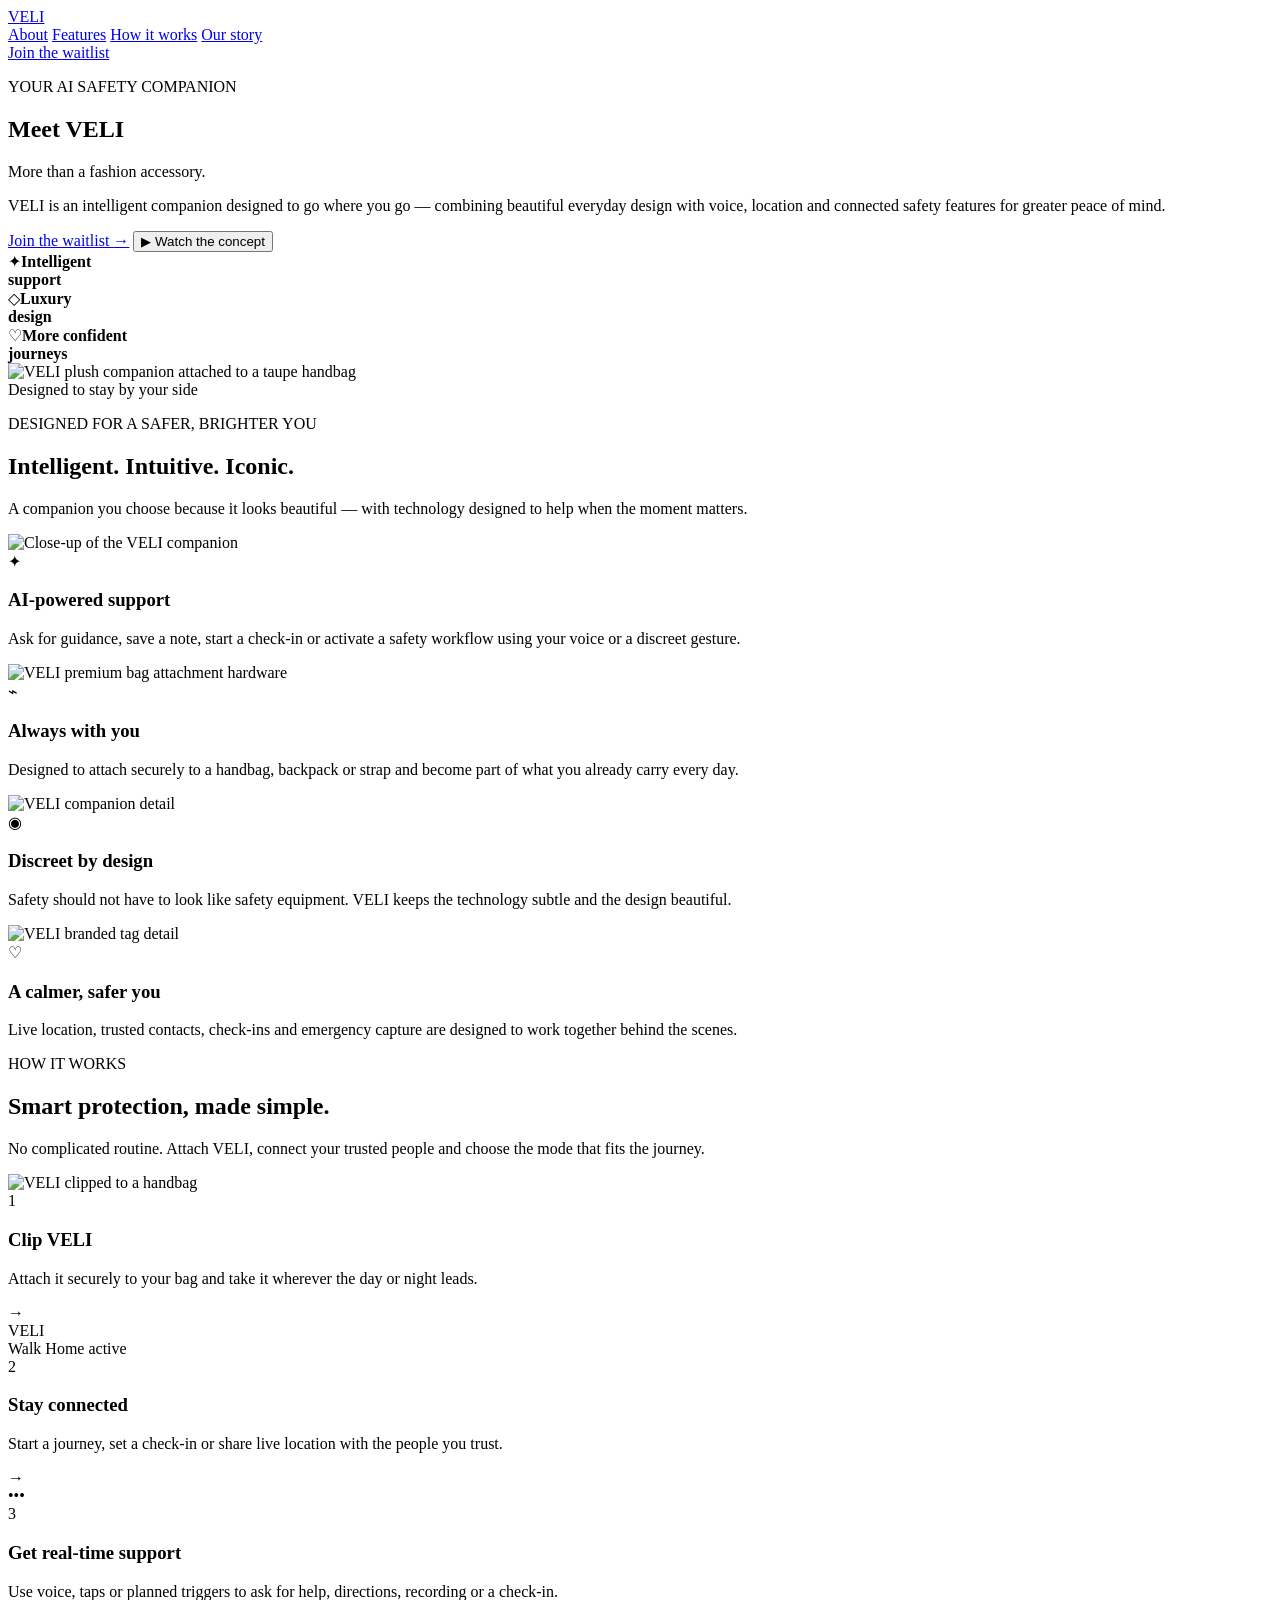
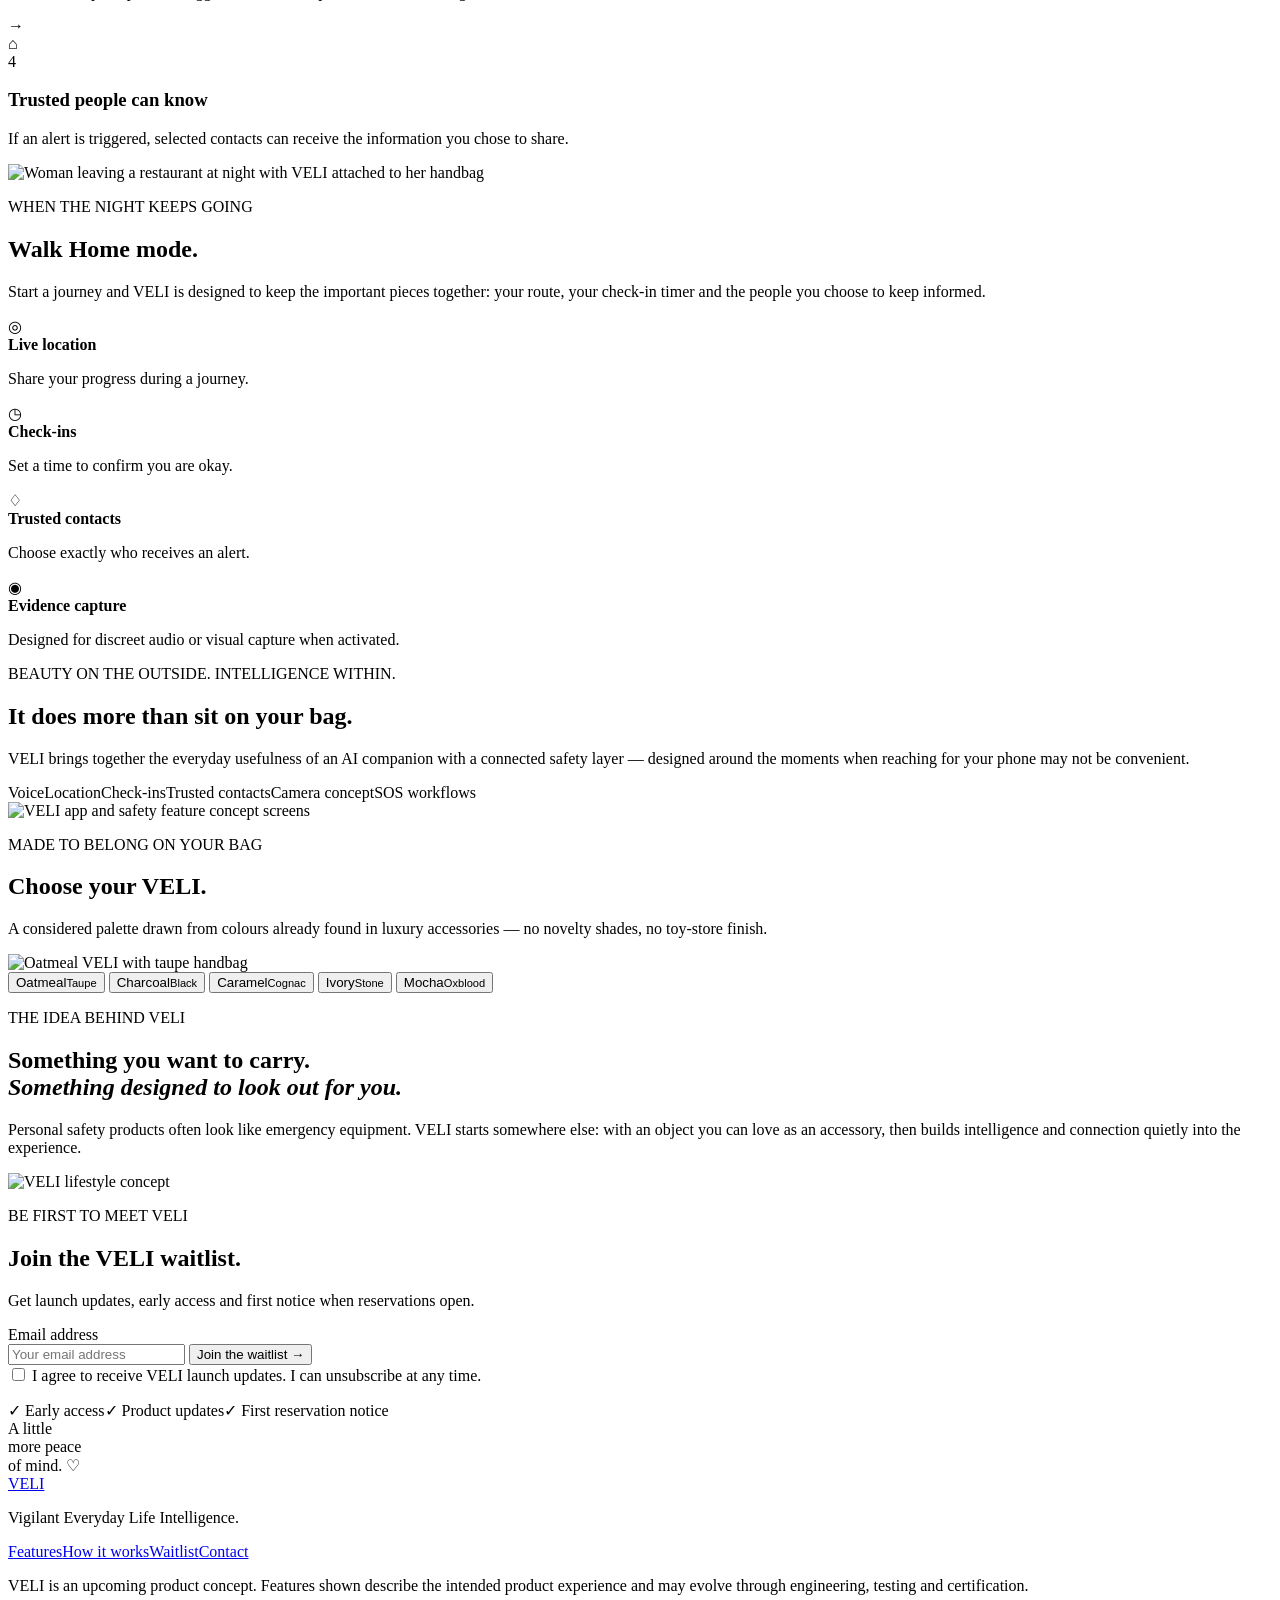
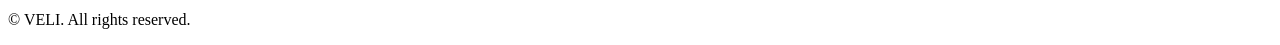
==== index.html @ d97abf39 "Build initial VELI landing page" ====
<!doctype html>
<html lang="en">
<head>
  <meta charset="utf-8" />
  <meta name="viewport" content="width=device-width, initial-scale=1" />
  <meta name="theme-color" content="#f7f2ea" />
  <meta name="description" content="VELI is an intelligent handbag companion designed to combine beautiful everyday style with connected safety features, location sharing and trusted-contact support." />
  <title>VELI — More than a fashion accessory</title>
  <link rel="preconnect" href="https://fonts.googleapis.com">
  <link rel="preconnect" href="https://fonts.gstatic.com" crossorigin>
  <link href="https://fonts.googleapis.com/css2?family=DM+Sans:wght@400;500;600&family=Libre+Caslon+Display&display=swap" rel="stylesheet">
  <link rel="stylesheet" href="./styles.css" />
</head>
<body>
  <header class="site-header" id="top">
    <a class="brand" href="#top" aria-label="VELI home">VELI</a>
    <nav class="desktop-nav" aria-label="Primary navigation">
      <a href="#about">About</a>
      <a href="#features">Features</a>
      <a href="#how">How it works</a>
      <a href="#story">Our story</a>
    </nav>
    <a class="button button-small" href="#waitlist">Join the waitlist</a>
  </header>

  <main>
    <section class="hero section-pad" aria-labelledby="hero-title">
      <div class="hero-copy reveal">
        <p class="eyebrow">YOUR AI SAFETY COMPANION</p>
        <h1 id="hero-title">Meet VELI</h1>
        <p class="hero-subtitle">More than a fashion accessory.</p>
        <p class="hero-body">VELI is an intelligent companion designed to go where you go — combining beautiful everyday design with voice, location and connected safety features for greater peace of mind.</p>
        <div class="hero-actions">
          <a class="button" href="#waitlist">Join the waitlist <span aria-hidden="true">→</span></a>
          <button class="button button-ghost" id="watchVideo" type="button"><span class="play">▶</span> Watch the concept</button>
        </div>
        <div class="hero-trust" aria-label="Highlights">
          <div><span>✦</span><strong>Intelligent<br>support</strong></div>
          <div><span>◇</span><strong>Luxury<br>design</strong></div>
          <div><span>♡</span><strong>More confident<br>journeys</strong></div>
        </div>
      </div>
      <div class="hero-media reveal" aria-label="VELI product concept">
        <img src="./assets/hero.webp" alt="VELI plush companion attached to a taupe handbag" />
        <div class="hero-badge"><span class="status-dot"></span> Designed to stay by your side</div>
      </div>
    </section>

    <section class="statement section-pad" id="about">
      <p class="eyebrow centered">DESIGNED FOR A SAFER, BRIGHTER YOU</p>
      <h2>Intelligent. Intuitive. Iconic.</h2>
      <p class="section-intro">A companion you choose because it looks beautiful — with technology designed to help when the moment matters.</p>

      <div class="feature-grid" id="features">
        <article class="feature-card reveal">
          <div class="feature-image crop-face"><img src="./assets/hero.webp" alt="Close-up of the VELI companion" /></div>
          <span class="icon-circle">✦</span>
          <h3>AI-powered support</h3>
          <p>Ask for guidance, save a note, start a check-in or activate a safety workflow using your voice or a discreet gesture.</p>
        </article>
        <article class="feature-card reveal">
          <div class="feature-image crop-hardware"><img src="./assets/color-oatmeal.webp" alt="VELI premium bag attachment hardware" /></div>
          <span class="icon-circle">⌁</span>
          <h3>Always with you</h3>
          <p>Designed to attach securely to a handbag, backpack or strap and become part of what you already carry every day.</p>
        </article>
        <article class="feature-card reveal">
          <div class="feature-image crop-mic"><img src="./assets/color-ivory.webp" alt="VELI companion detail" /></div>
          <span class="icon-circle">◉</span>
          <h3>Discreet by design</h3>
          <p>Safety should not have to look like safety equipment. VELI keeps the technology subtle and the design beautiful.</p>
        </article>
        <article class="feature-card reveal">
          <div class="feature-image crop-tag"><img src="./assets/color-caramel.webp" alt="VELI branded tag detail" /></div>
          <span class="icon-circle">♡</span>
          <h3>A calmer, safer you</h3>
          <p>Live location, trusted contacts, check-ins and emergency capture are designed to work together behind the scenes.</p>
        </article>
      </div>
    </section>

    <section class="how section-pad" id="how">
      <div class="how-header">
        <p class="eyebrow centered">HOW IT WORKS</p>
        <h2>Smart protection, made simple.</h2>
        <p class="section-intro">No complicated routine. Attach VELI, connect your trusted people and choose the mode that fits the journey.</p>
      </div>
      <div class="steps">
        <article class="step reveal">
          <div class="step-visual"><img src="./assets/hero.webp" alt="VELI clipped to a handbag" /></div>
          <span class="step-number">1</span>
          <h3>Clip VELI</h3>
          <p>Attach it securely to your bag and take it wherever the day or night leads.</p>
        </article>
        <span class="step-arrow" aria-hidden="true">→</span>
        <article class="step reveal">
          <div class="phone-mini">
            <span class="phone-brand">VELI</span>
            <div class="map-mini"><span class="pulse"></span><span class="route"></span></div>
            <span class="phone-label">Walk Home active</span>
          </div>
          <span class="step-number">2</span>
          <h3>Stay connected</h3>
          <p>Start a journey, set a check-in or share live location with the people you trust.</p>
        </article>
        <span class="step-arrow" aria-hidden="true">→</span>
        <article class="step reveal">
          <div class="step-icon">•••</div>
          <span class="step-number">3</span>
          <h3>Get real-time support</h3>
          <p>Use voice, taps or planned triggers to ask for help, directions, recording or a check-in.</p>
        </article>
        <span class="step-arrow" aria-hidden="true">→</span>
        <article class="step reveal">
          <div class="step-icon shield">⌂</div>
          <span class="step-number">4</span>
          <h3>Trusted people can know</h3>
          <p>If an alert is triggered, selected contacts can receive the information you chose to share.</p>
        </article>
      </div>
    </section>

    <section class="night-mode" id="story">
      <div class="night-image reveal">
        <img src="./assets/lifestyle.webp" alt="Woman leaving a restaurant at night with VELI attached to her handbag" />
      </div>
      <div class="night-copy reveal">
        <p class="eyebrow light">WHEN THE NIGHT KEEPS GOING</p>
        <h2>Walk Home mode.</h2>
        <p>Start a journey and VELI is designed to keep the important pieces together: your route, your check-in timer and the people you choose to keep informed.</p>
        <div class="night-list">
          <div><span>◎</span><div><strong>Live location</strong><p>Share your progress during a journey.</p></div></div>
          <div><span>◷</span><div><strong>Check-ins</strong><p>Set a time to confirm you are okay.</p></div></div>
          <div><span>♢</span><div><strong>Trusted contacts</strong><p>Choose exactly who receives an alert.</p></div></div>
          <div><span>◉</span><div><strong>Evidence capture</strong><p>Designed for discreet audio or visual capture when activated.</p></div></div>
        </div>
      </div>
    </section>

    <section class="tech section-pad">
      <div class="tech-copy reveal">
        <p class="eyebrow">BEAUTY ON THE OUTSIDE. INTELLIGENCE WITHIN.</p>
        <h2>It does more than sit on your bag.</h2>
        <p>VELI brings together the everyday usefulness of an AI companion with a connected safety layer — designed around the moments when reaching for your phone may not be convenient.</p>
        <div class="tech-pills">
          <span>Voice</span><span>Location</span><span>Check-ins</span><span>Trusted contacts</span><span>Camera concept</span><span>SOS workflows</span>
        </div>
      </div>
      <div class="tech-media reveal"><img src="./assets/features.webp" alt="VELI app and safety feature concept screens" /></div>
    </section>

    <section class="palette section-pad" aria-labelledby="palette-title">
      <p class="eyebrow centered">MADE TO BELONG ON YOUR BAG</p>
      <h2 id="palette-title">Choose your VELI.</h2>
      <p class="section-intro">A considered palette drawn from colours already found in luxury accessories — no novelty shades, no toy-store finish.</p>
      <div class="color-showcase">
        <div class="color-main reveal"><img id="colorMainImage" src="./assets/color-oatmeal.webp" alt="Oatmeal VELI with taupe handbag" /></div>
        <div class="swatches" role="list" aria-label="VELI color options">
          <button class="swatch active" data-image="./assets/color-oatmeal.webp" data-name="Oatmeal" data-bag="Taupe" aria-label="Show Oatmeal VELI"><i style="--swatch:#b49b7d"></i><span>Oatmeal<small>Taupe</small></span></button>
          <button class="swatch" data-image="./assets/color-charcoal.webp" data-name="Charcoal" data-bag="Black" aria-label="Show Charcoal VELI"><i style="--swatch:#5a5550"></i><span>Charcoal<small>Black</small></span></button>
          <button class="swatch" data-image="./assets/color-caramel.webp" data-name="Caramel" data-bag="Cognac" aria-label="Show Caramel VELI"><i style="--swatch:#9b6840"></i><span>Caramel<small>Cognac</small></span></button>
          <button class="swatch" data-image="./assets/color-ivory.webp" data-name="Ivory" data-bag="Stone" aria-label="Show Ivory VELI"><i style="--swatch:#e3d9c9"></i><span>Ivory<small>Stone</small></span></button>
          <button class="swatch" data-image="./assets/color-burgundy.webp" data-name="Mocha" data-bag="Oxblood" aria-label="Show Mocha VELI"><i style="--swatch:#7a3e3e"></i><span>Mocha<small>Oxblood</small></span></button>
        </div>
      </div>
    </section>

    <section class="promise section-pad">
      <div class="promise-card reveal">
        <p class="eyebrow centered">THE IDEA BEHIND VELI</p>
        <h2>Something you want to carry.<br><em>Something designed to look out for you.</em></h2>
        <p>Personal safety products often look like emergency equipment. VELI starts somewhere else: with an object you can love as an accessory, then builds intelligence and connection quietly into the experience.</p>
      </div>
    </section>

    <section class="waitlist" id="waitlist">
      <div class="waitlist-image"><img src="./assets/lifestyle.webp" alt="VELI lifestyle concept" /></div>
      <div class="waitlist-copy">
        <p class="eyebrow">BE FIRST TO MEET VELI</p>
        <h2>Join the VELI waitlist.</h2>
        <p>Get launch updates, early access and first notice when reservations open.</p>
        <form id="waitlistForm" class="waitlist-form" novalidate>
          <label class="sr-only" for="email">Email address</label>
          <div class="form-row">
            <input id="email" name="email" type="email" autocomplete="email" placeholder="Your email address" required />
            <button class="button" type="submit">Join the waitlist <span>→</span></button>
          </div>
          <div class="form-meta">
            <label><input type="checkbox" name="consent" required /> I agree to receive VELI launch updates. I can unsubscribe at any time.</label>
          </div>
          <p class="form-status" id="formStatus" role="status" aria-live="polite"></p>
        </form>
        <div class="waitlist-benefits"><span>✓ Early access</span><span>✓ Product updates</span><span>✓ First reservation notice</span></div>
      </div>
      <div class="script-note">A little<br>more peace<br>of mind. ♡</div>
    </section>
  </main>

  <footer class="footer">
    <div><a class="brand" href="#top">VELI</a><p>Vigilant Everyday Life Intelligence.</p></div>
    <div class="footer-links"><a href="#features">Features</a><a href="#how">How it works</a><a href="#waitlist">Waitlist</a><a href="mailto:hello@meetveli.ai">Contact</a></div>
    <p class="fineprint">VELI is an upcoming product concept. Features shown describe the intended product experience and may evolve through engineering, testing and certification.</p>
    <p class="copyright">© <span id="year"></span> VELI. All rights reserved.</p>
  </footer>

  <dialog class="video-modal" id="videoModal">
    <button class="modal-close" id="closeVideo" aria-label="Close">×</button>
    <div class="video-placeholder">
      <span>VELI</span>
      <h2>The concept film is coming next.</h2>
      <p>We’ll add the cinematic product video here without changing the page design.</p>
    </div>
  </dialog>

  <script src="./script.js" defer></script>
</body>
</html>
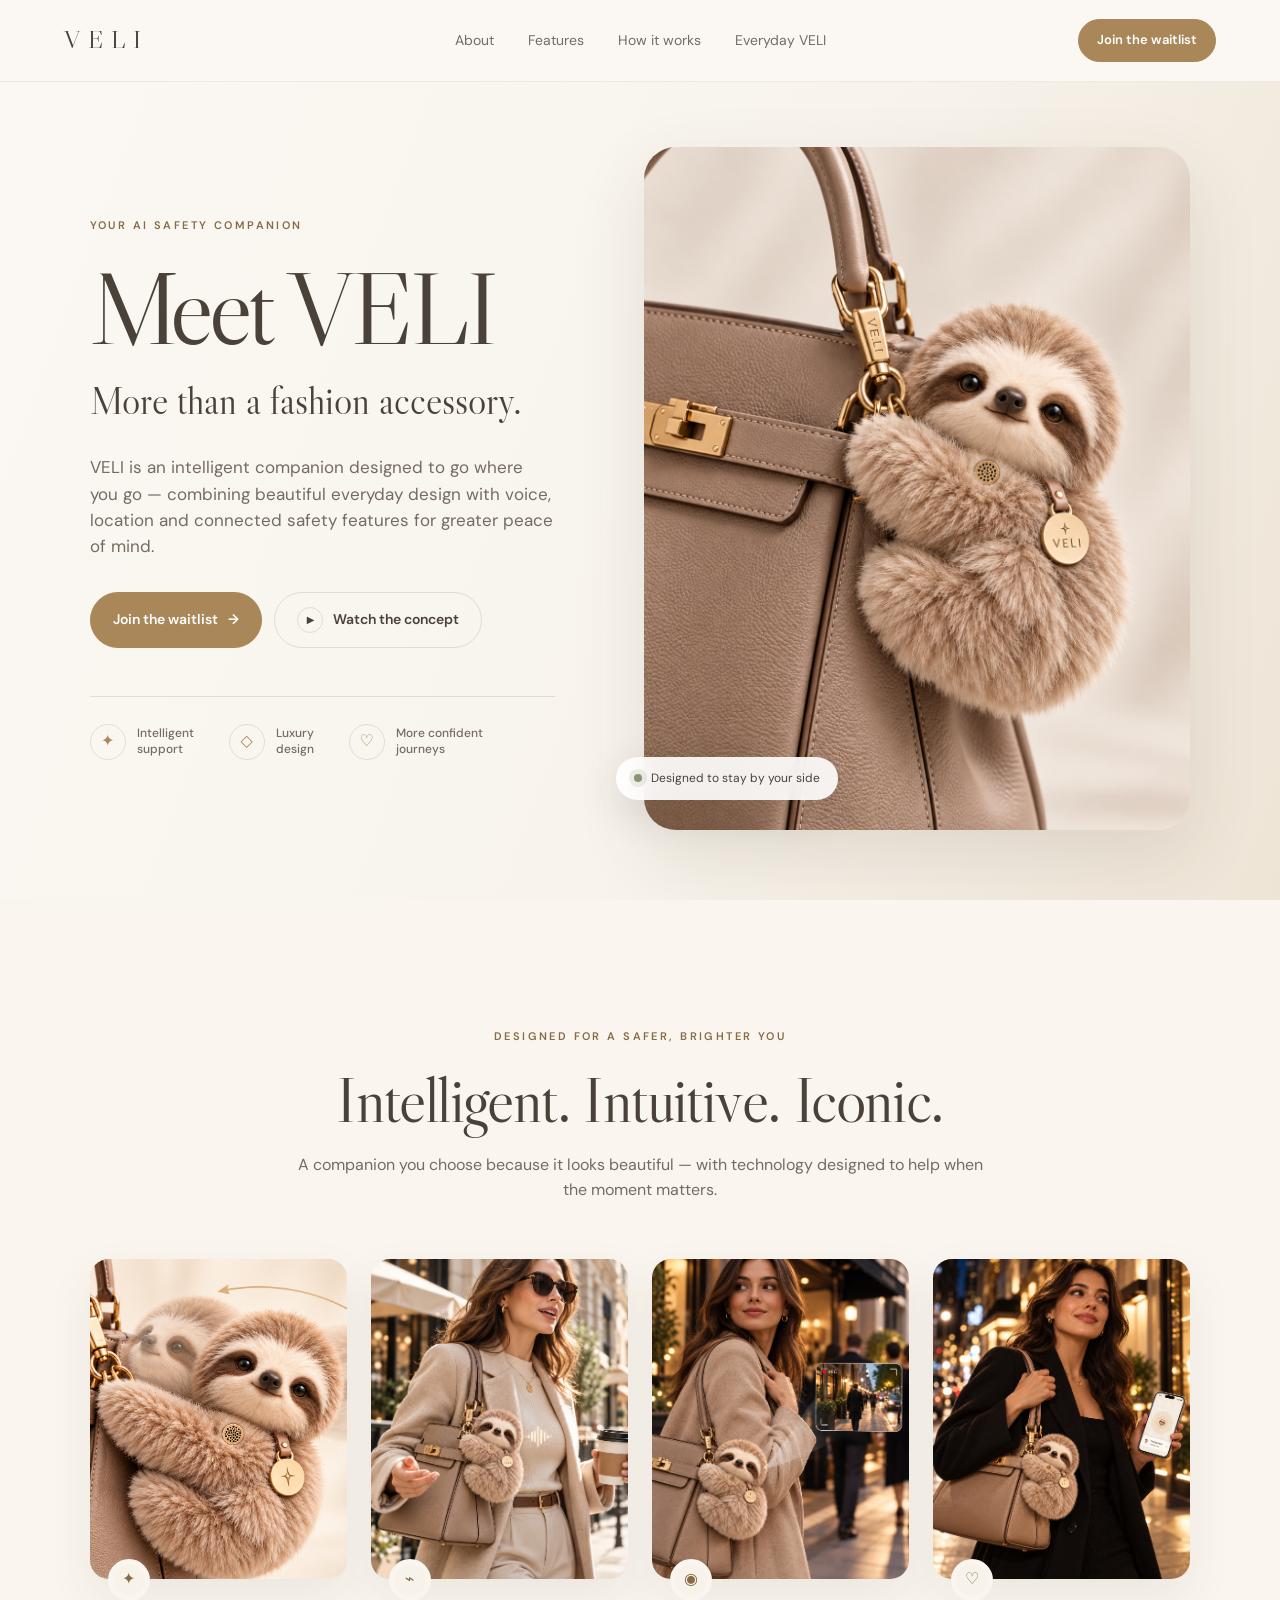
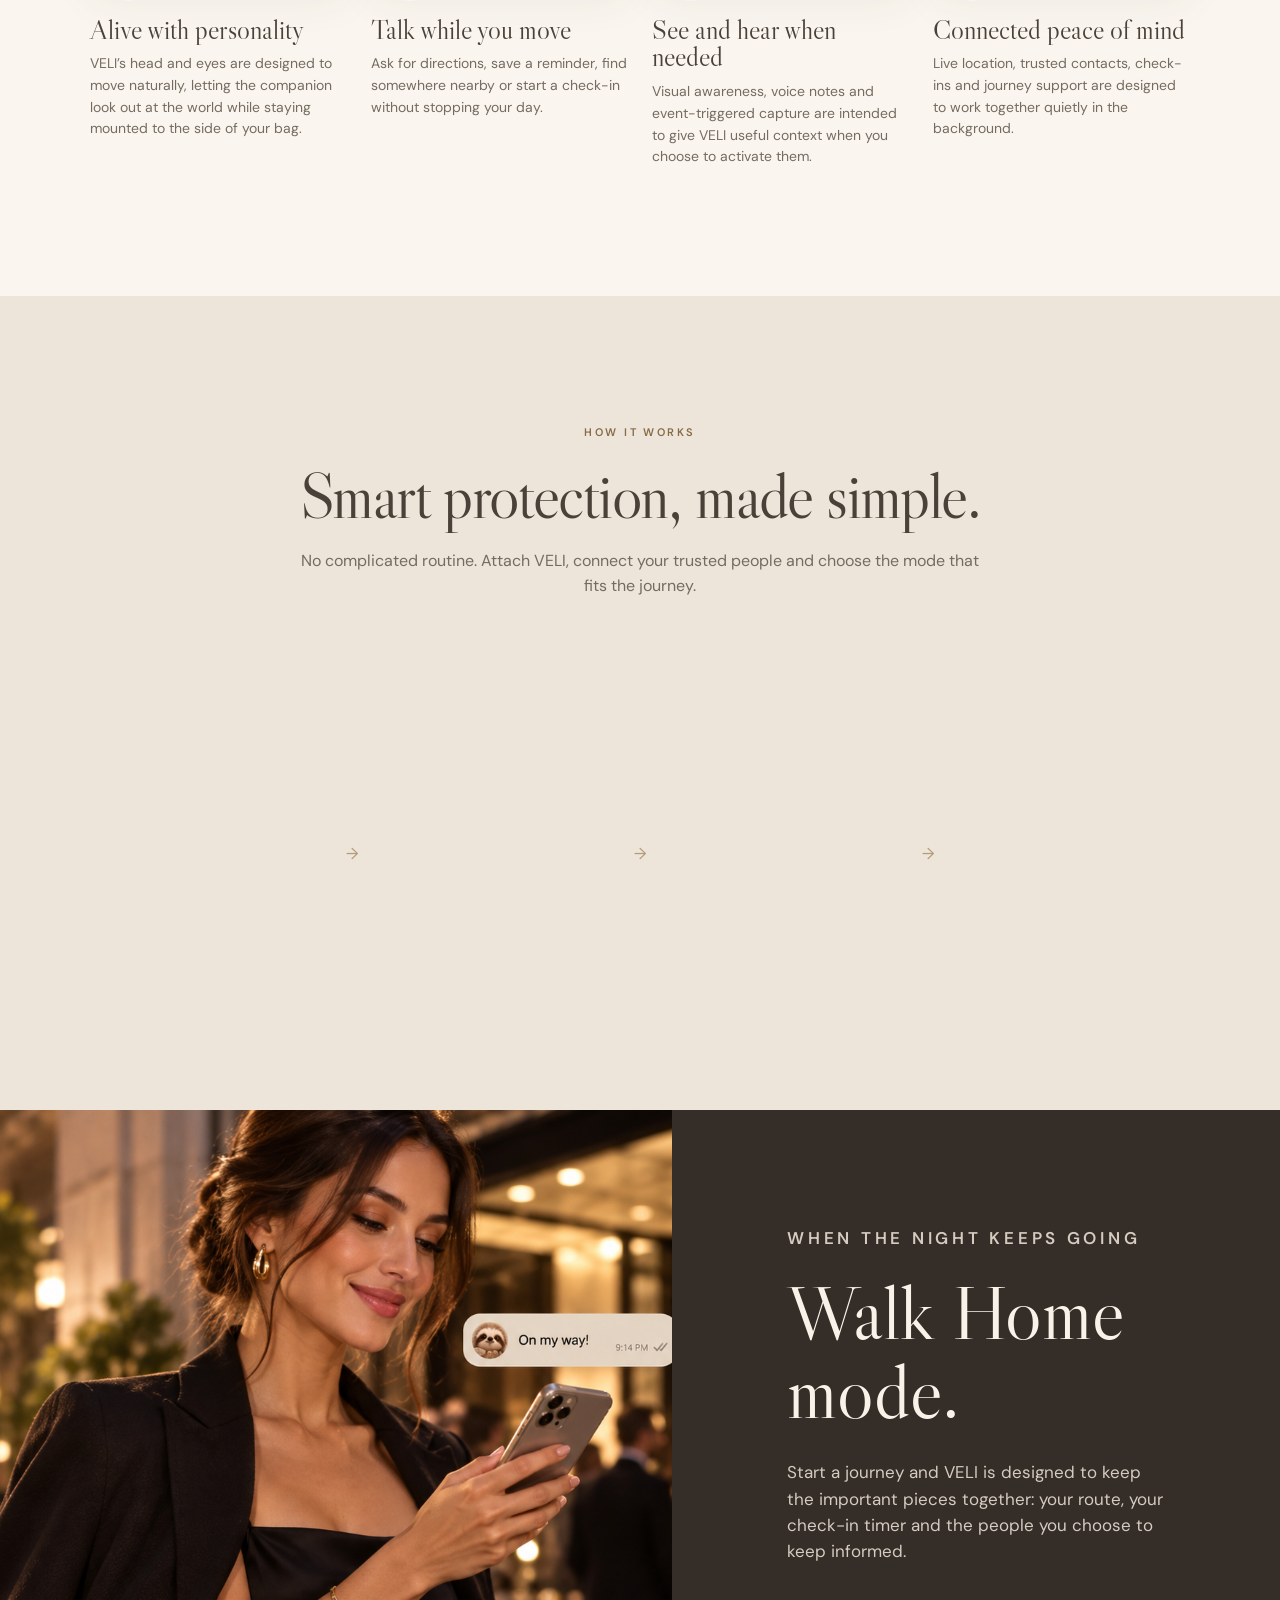
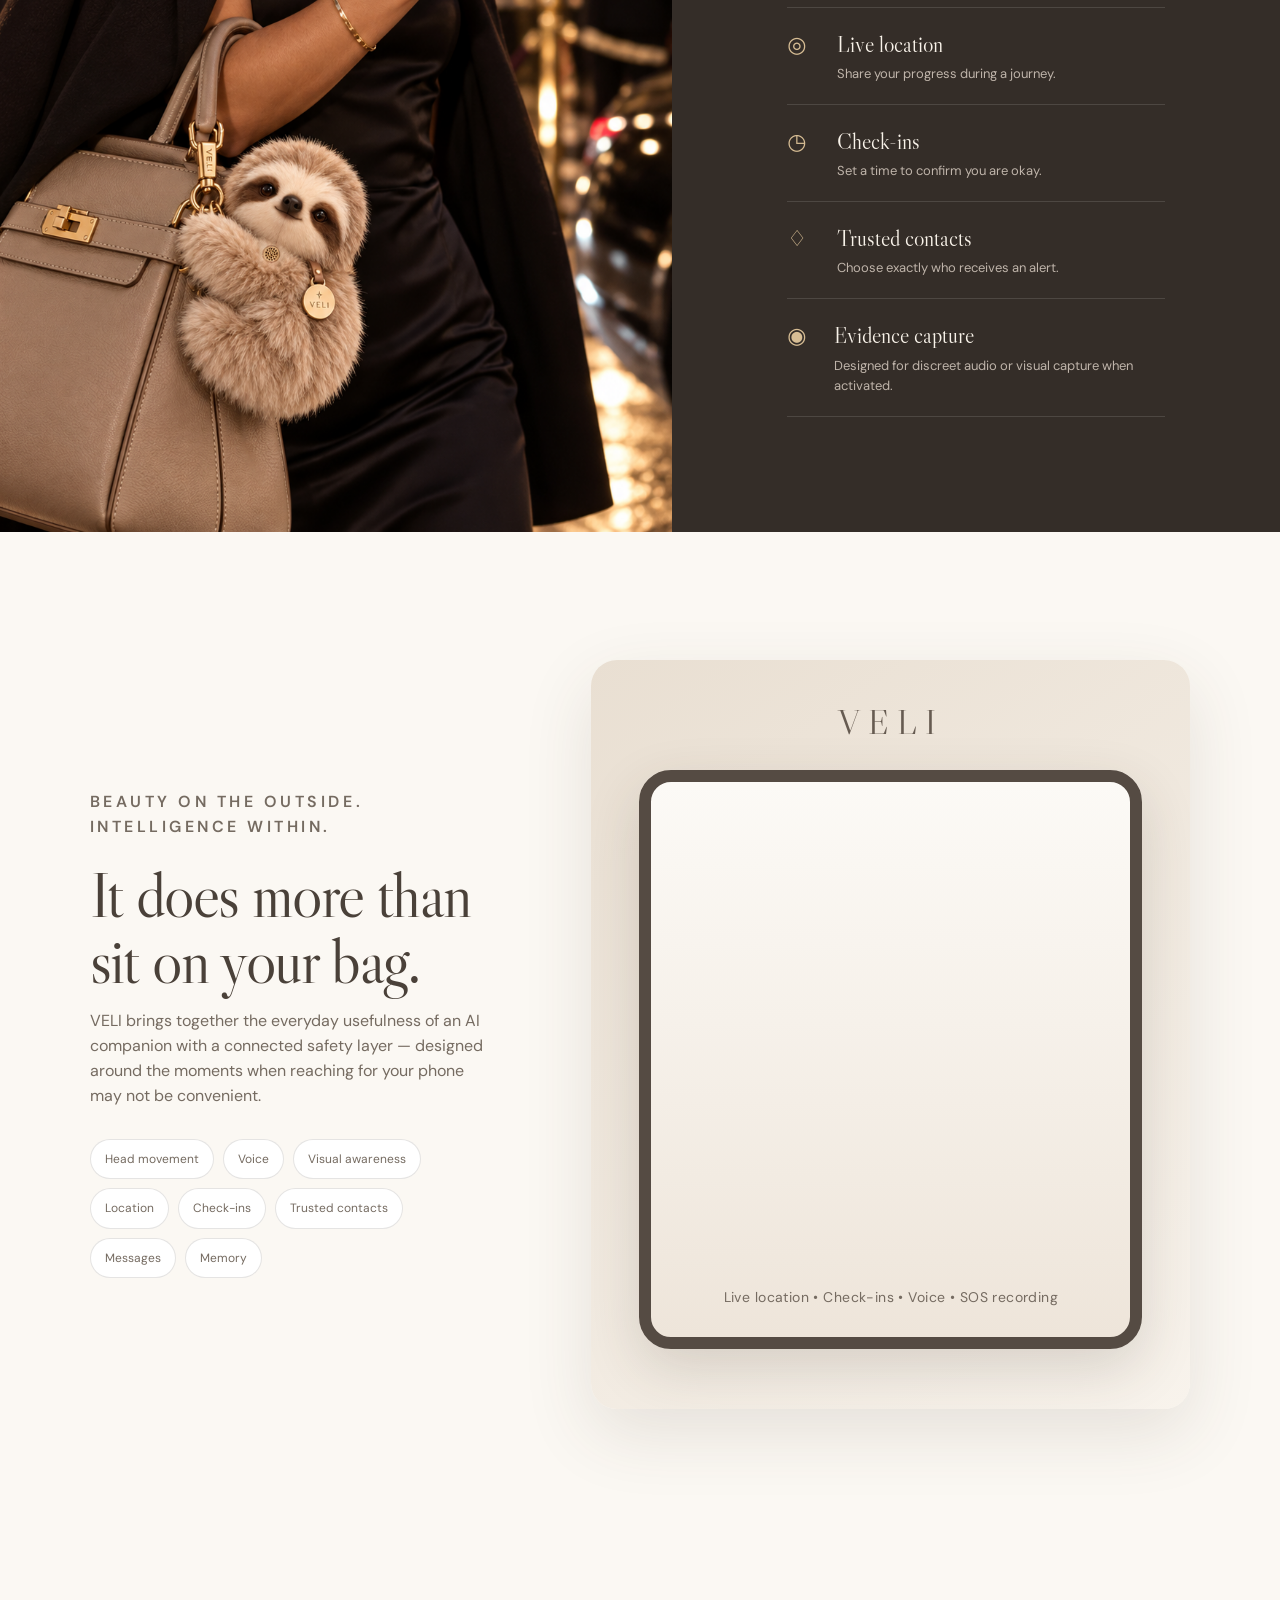
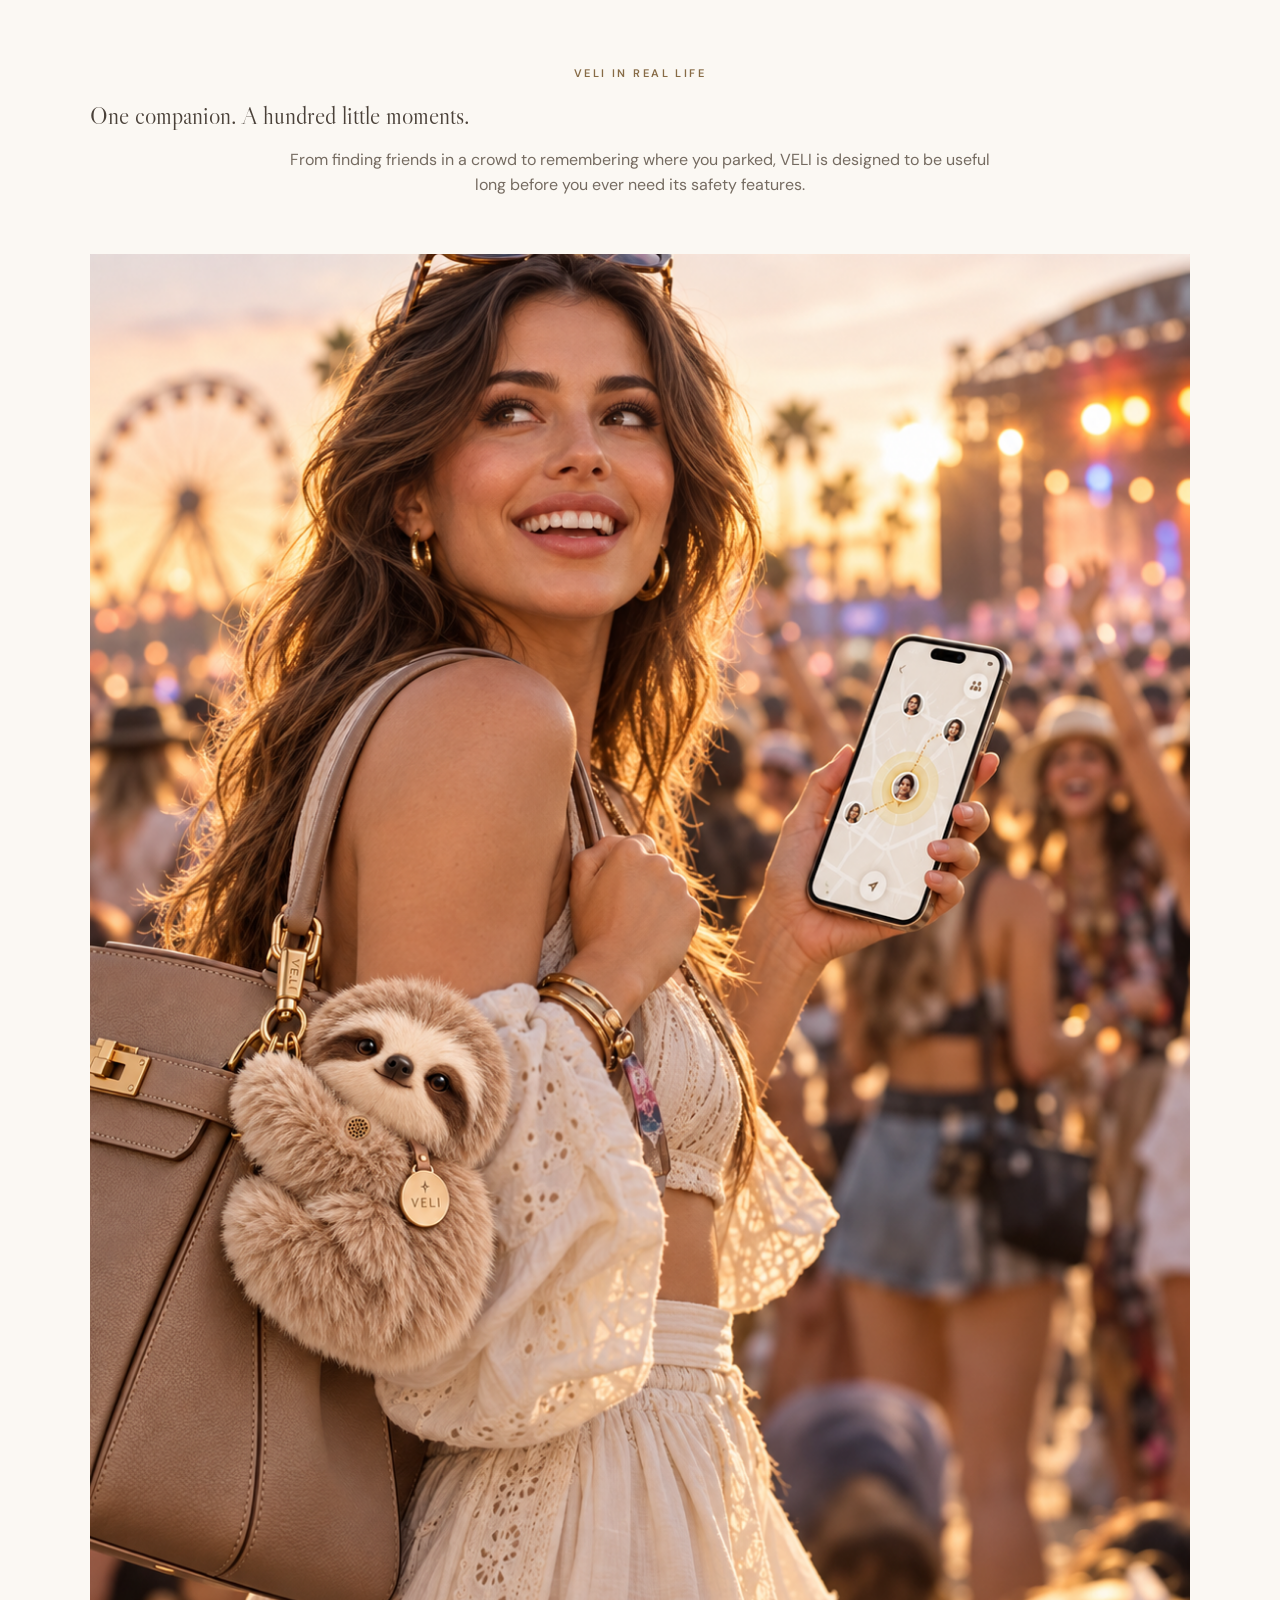
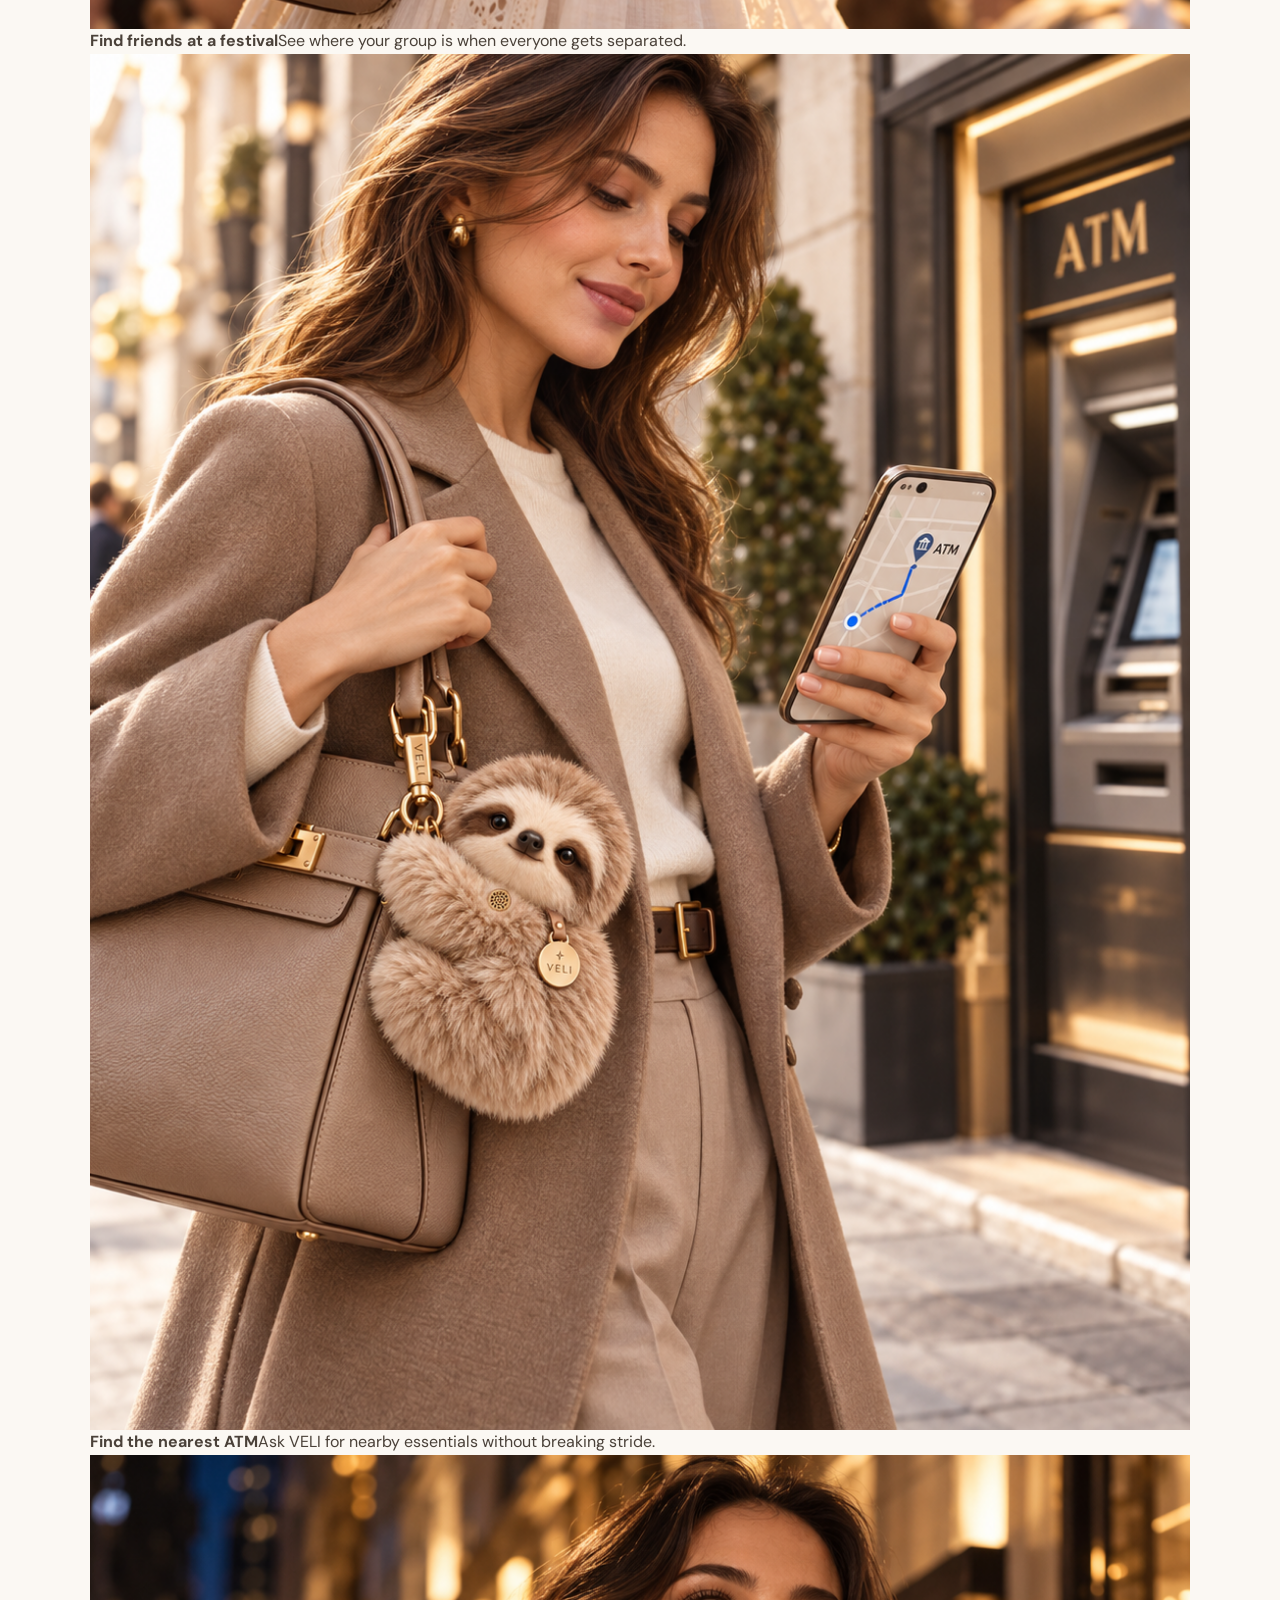
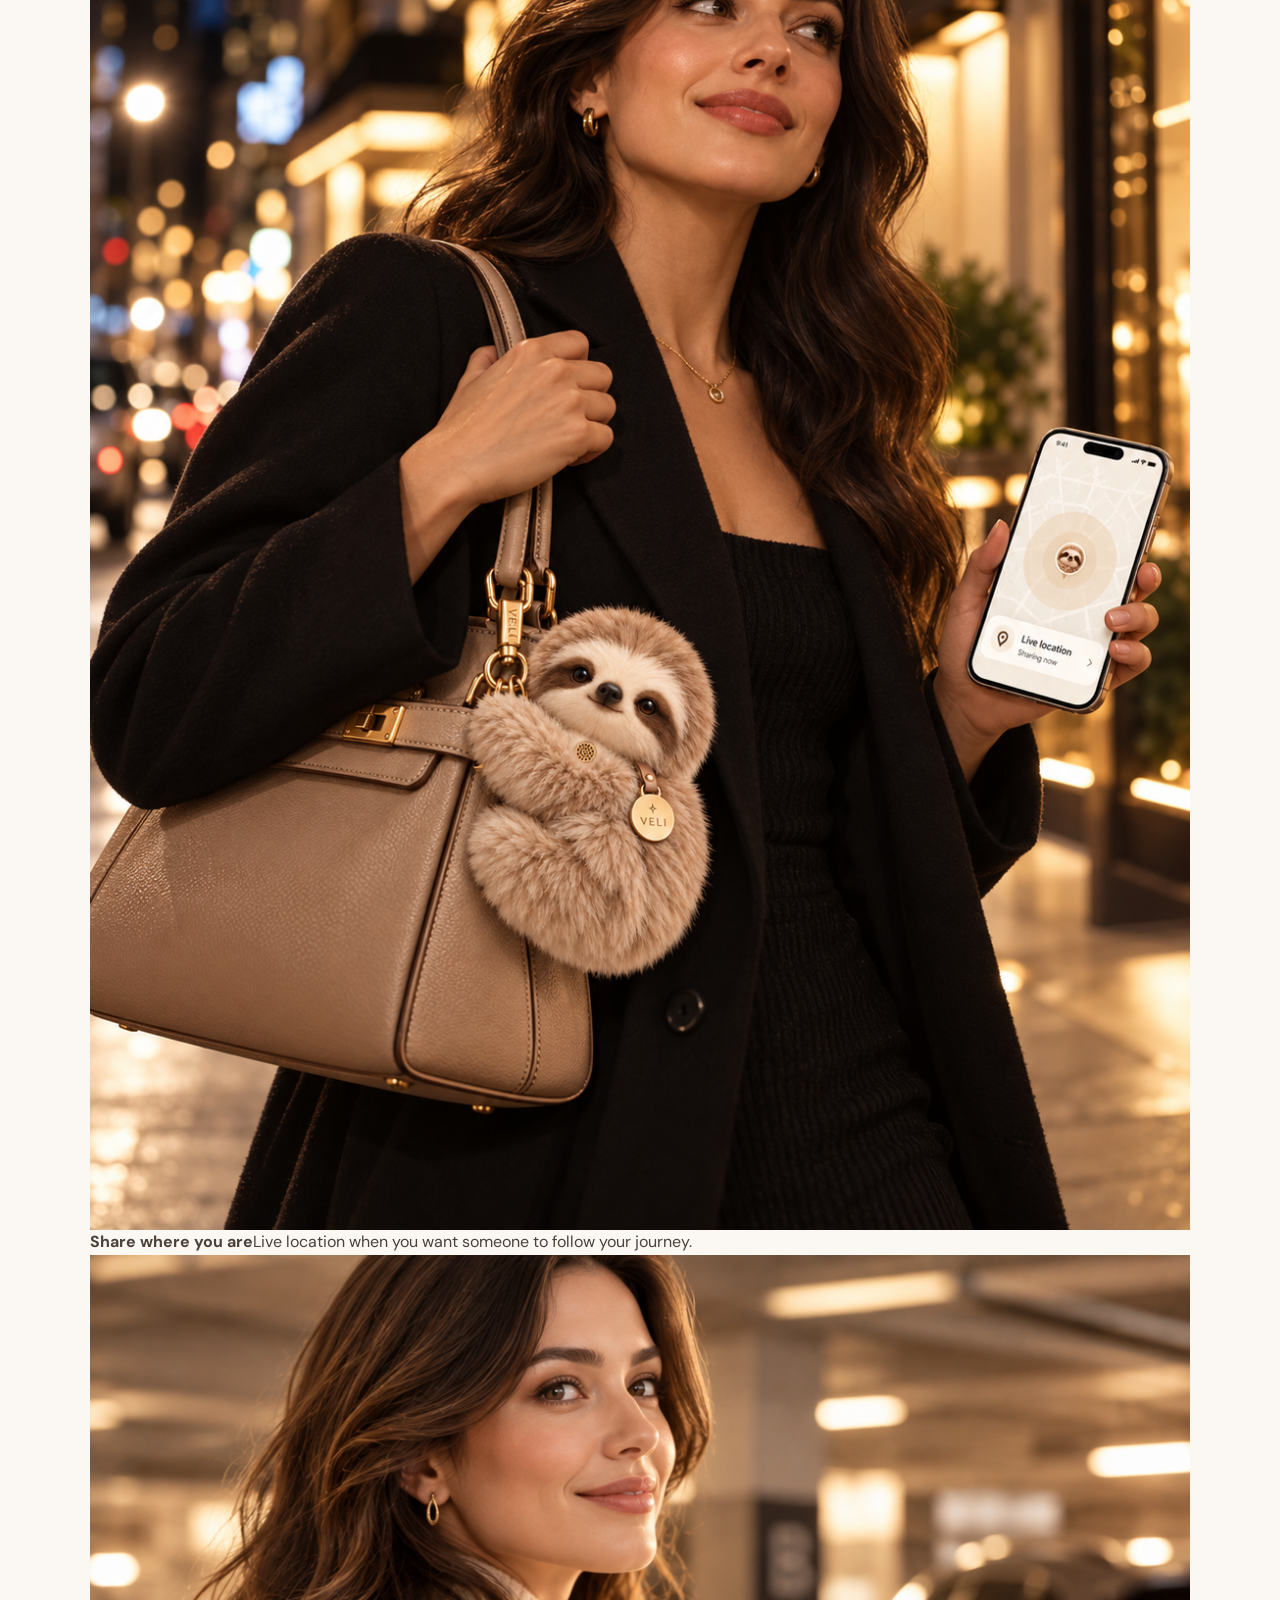
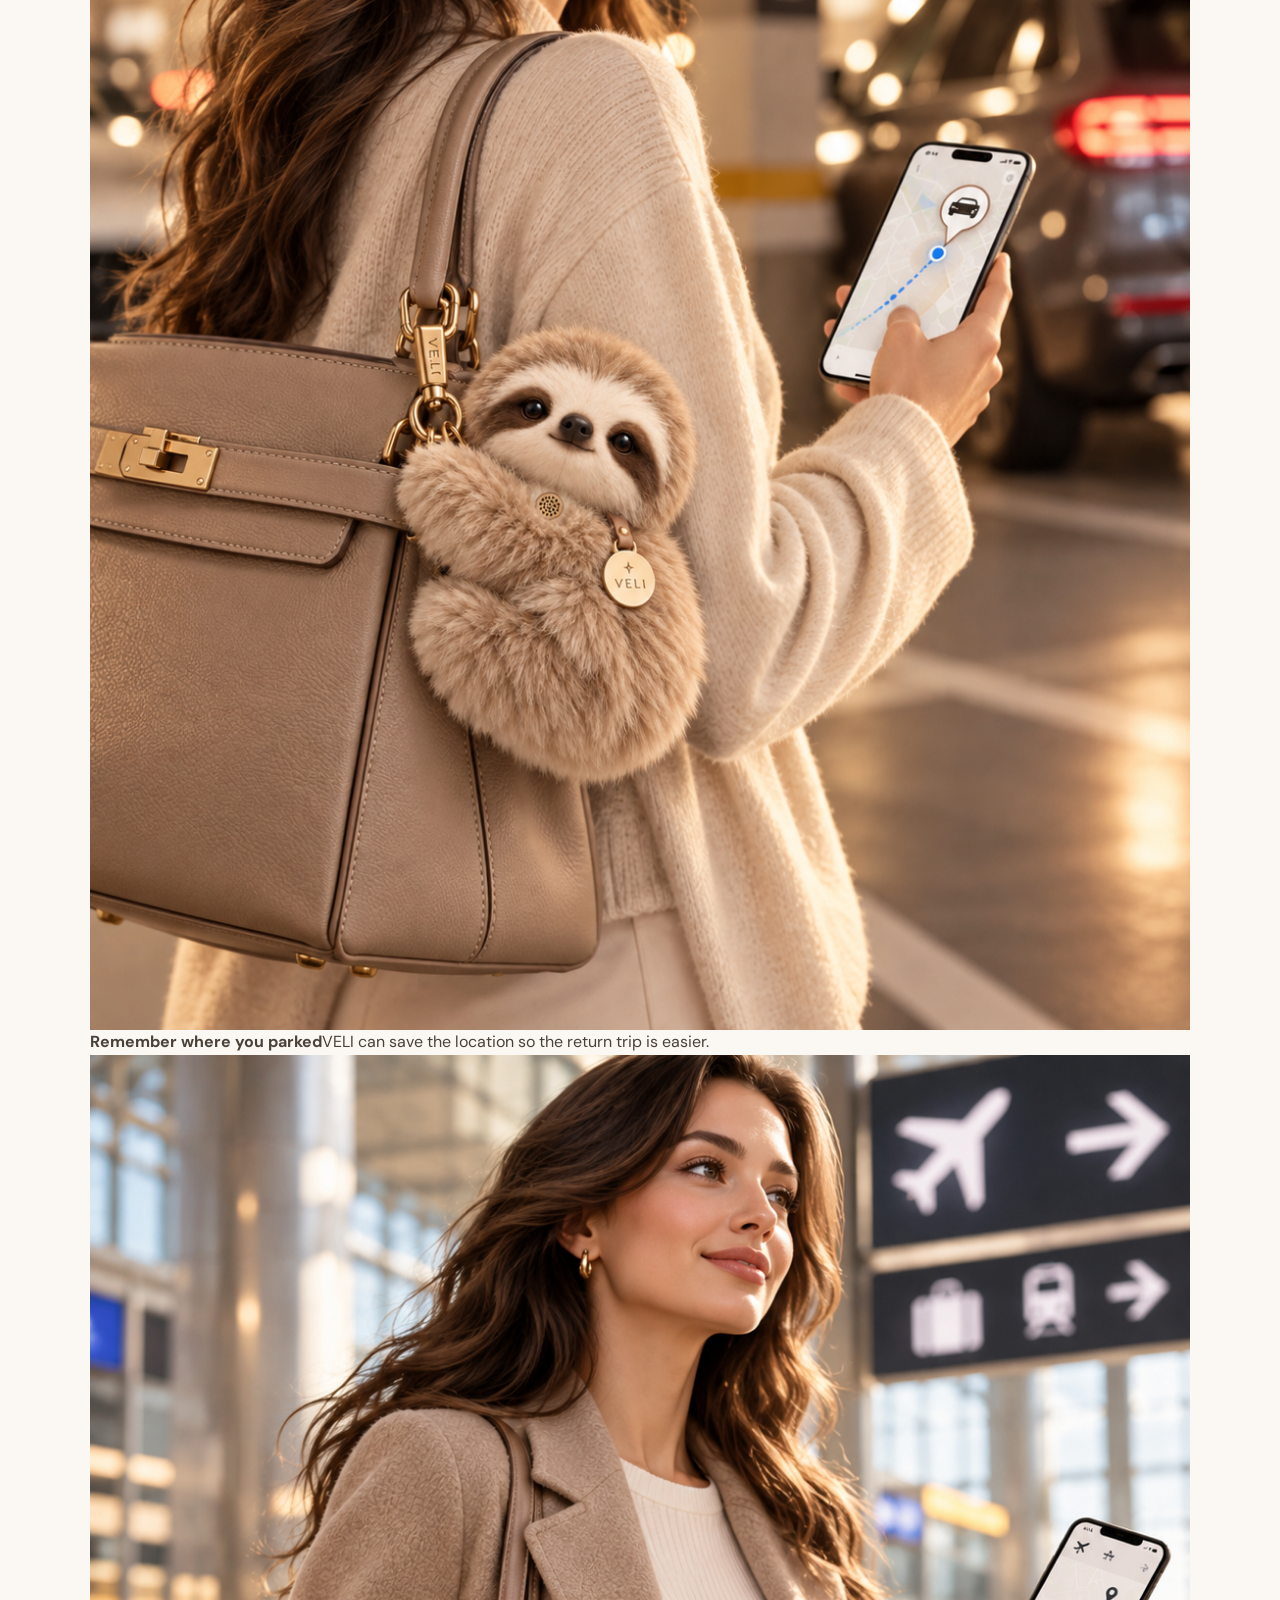
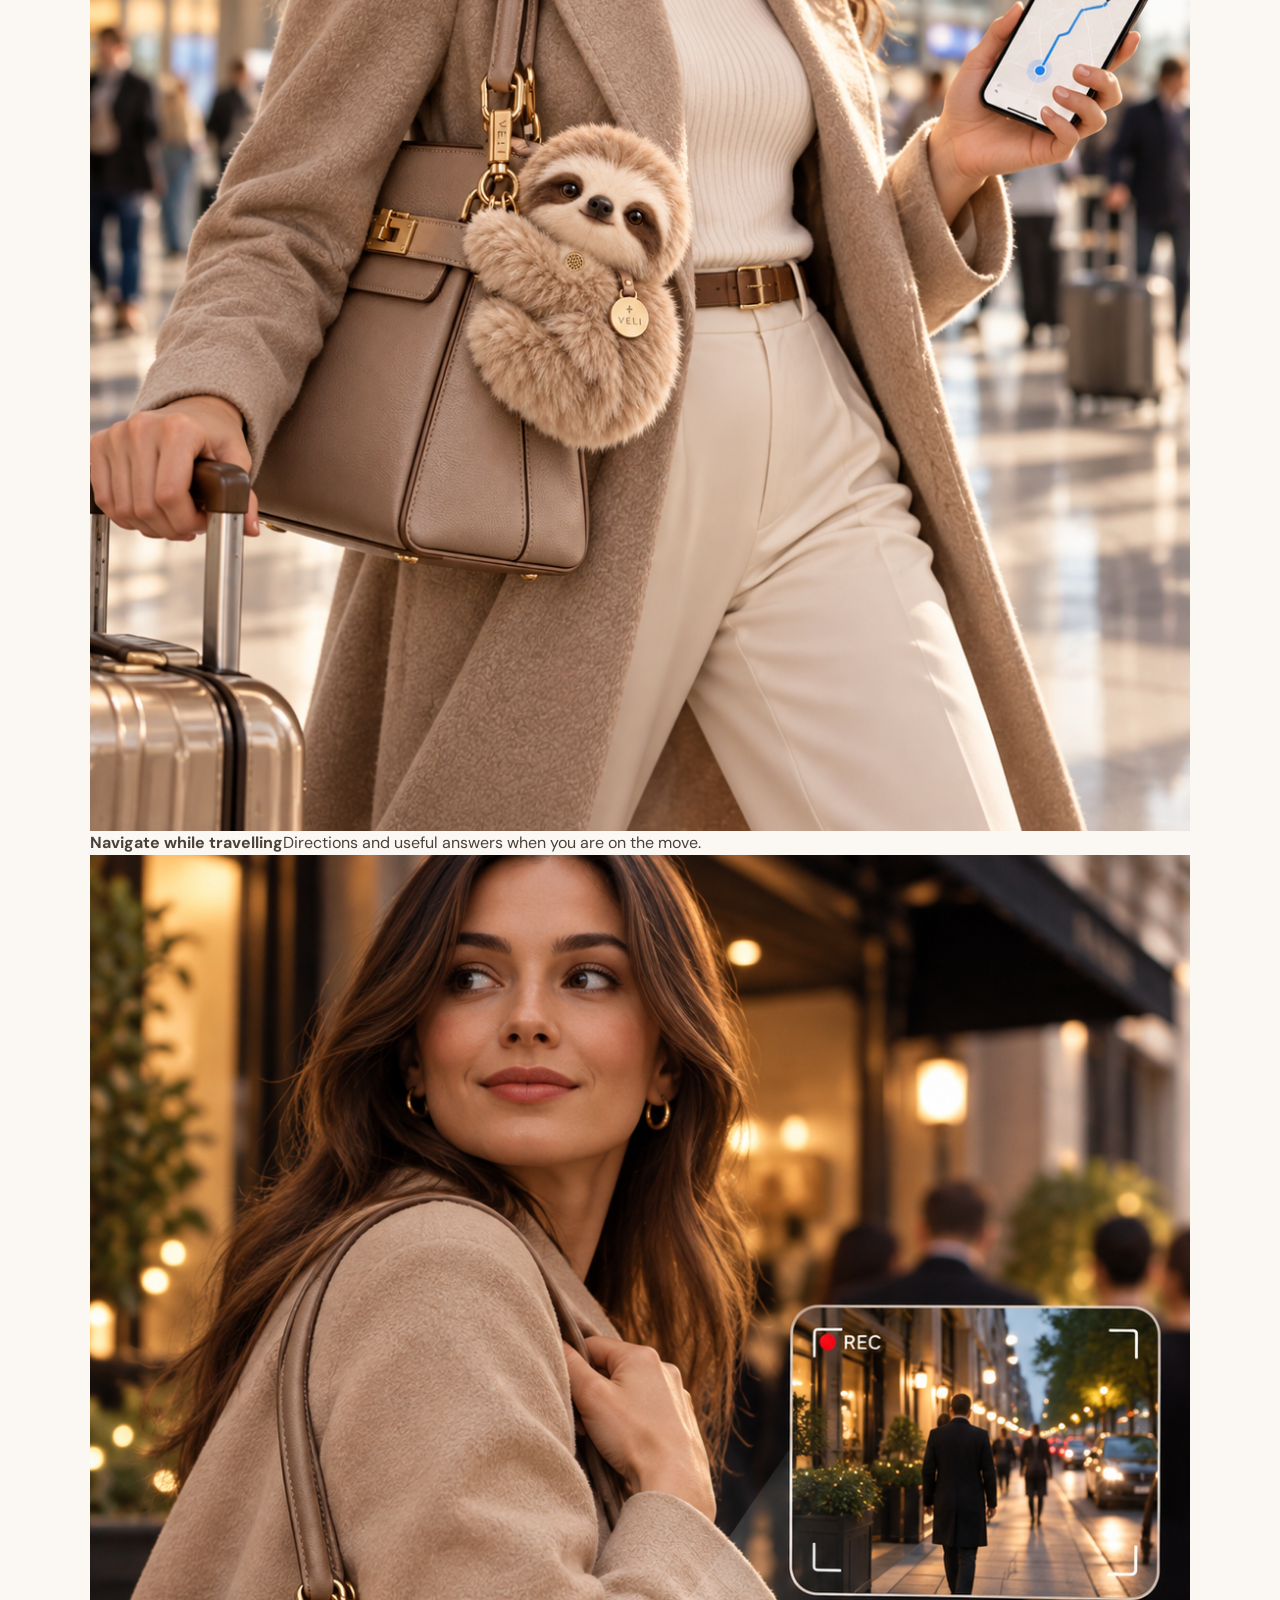
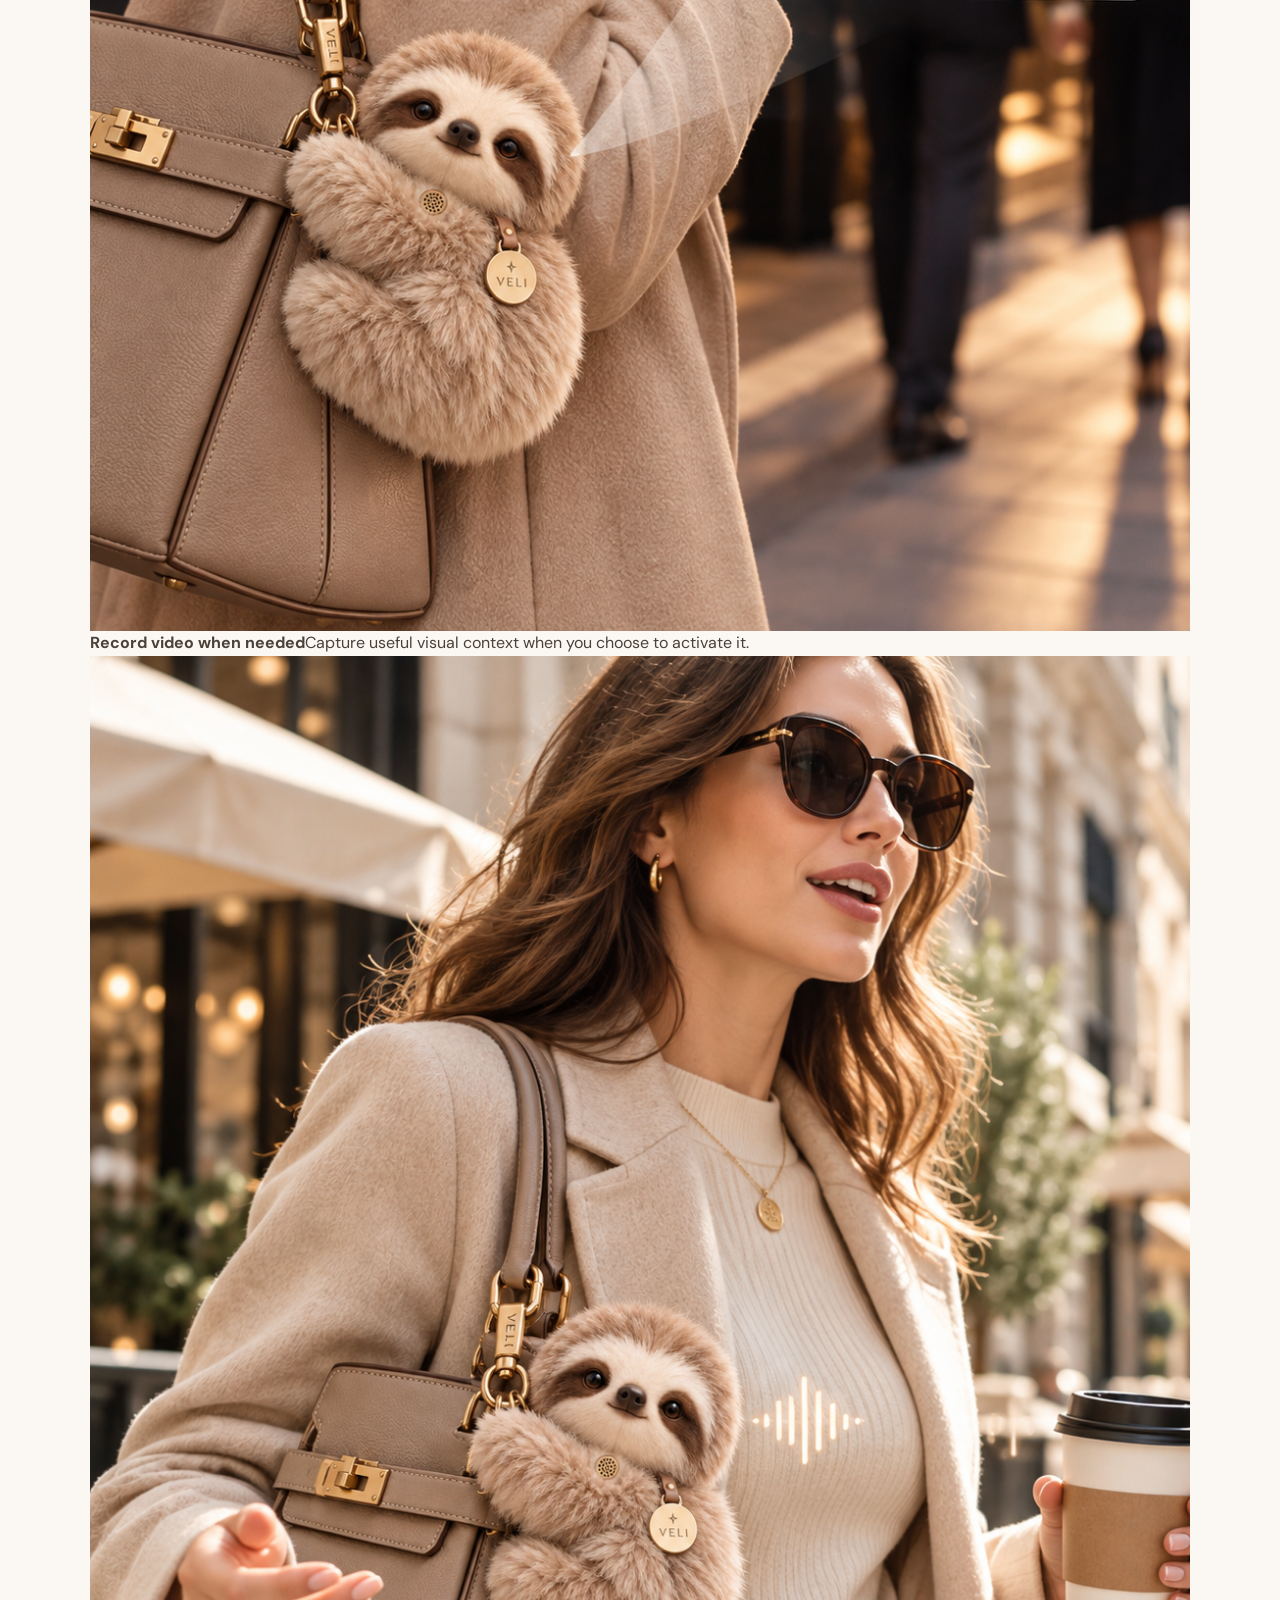
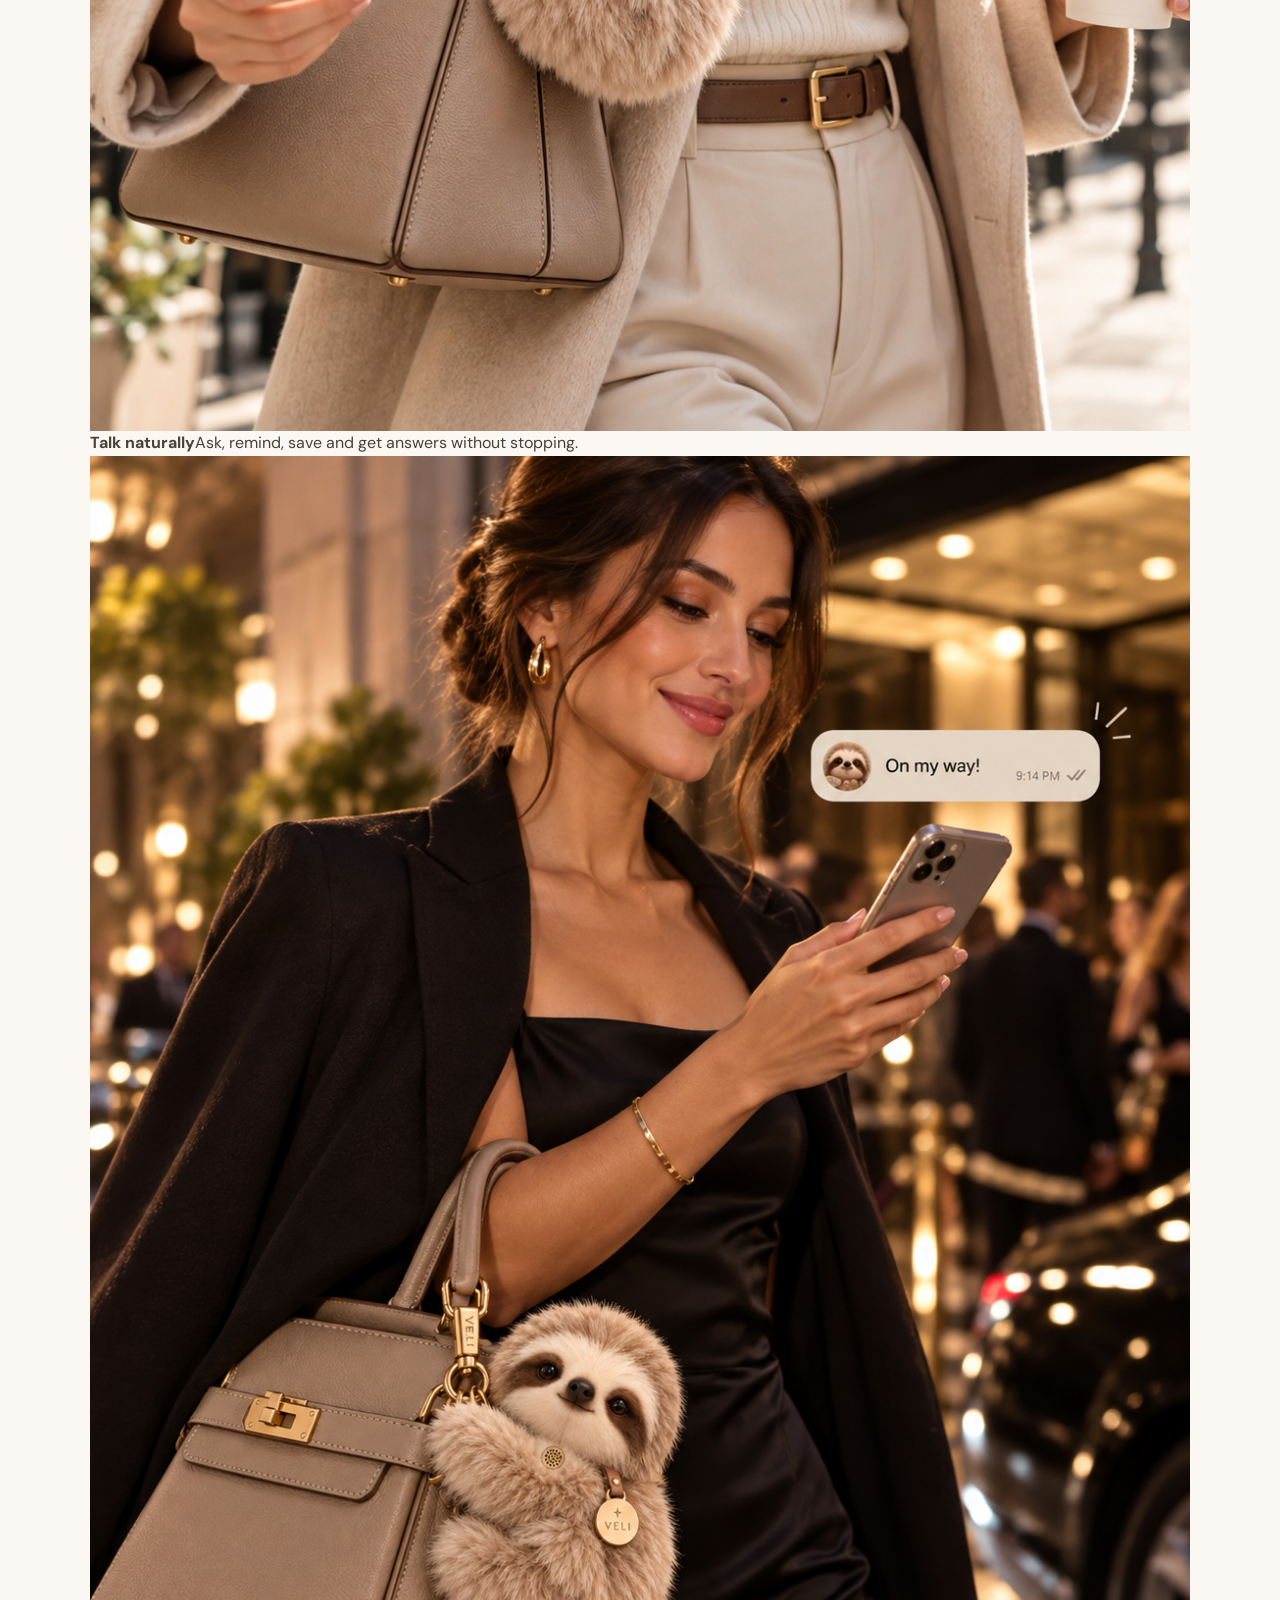
==== commit 8514c6f2: "Use real VELI imagery across site" ====
--- a/index.html
+++ b/index.html
@@ -18,7 +18,7 @@
       <a href="#about">About</a>
       <a href="#features">Features</a>
       <a href="#how">How it works</a>
-      <a href="#story">Our story</a>
+      <a href="#everyday">Everyday VELI</a>
     </nav>
     <a class="button button-small" href="#waitlist">Join the waitlist</a>
   </header>
@@ -41,7 +41,7 @@
         </div>
       </div>
       <div class="hero-media reveal" aria-label="VELI product concept">
-        <img src="./assets/hero.webp" alt="VELI plush companion attached to a taupe handbag" />
+        <img src="./assets/file_000000008b808210b7057088c766718f.png" alt="VELI side-mounted on a taupe luxury handbag" />
         <div class="hero-badge"><span class="status-dot"></span> Designed to stay by your side</div>
       </div>
     </section>
@@ -53,28 +53,28 @@
 
       <div class="feature-grid" id="features">
         <article class="feature-card reveal">
-          <div class="feature-image crop-face"><img src="./assets/hero.webp" alt="Close-up of the VELI companion" /></div>
+          <div class="feature-image"><img src="./assets/file_000000005a8481f4b663d25a7a531f18.png" alt="VELI demonstrating expressive head movement while mounted to a handbag" /></div>
           <span class="icon-circle">✦</span>
-          <h3>AI-powered support</h3>
-          <p>Ask for guidance, save a note, start a check-in or activate a safety workflow using your voice or a discreet gesture.</p>
-        </article>
-        <article class="feature-card reveal">
-          <div class="feature-image crop-hardware"><img src="./assets/color-oatmeal.webp" alt="VELI premium bag attachment hardware" /></div>
+          <h3>Alive with personality</h3>
+          <p>VELI’s head and eyes are designed to move naturally, letting the companion look out at the world while staying mounted to the side of your bag.</p>
+        </article>
+        <article class="feature-card reveal">
+          <div class="feature-image"><img src="./assets/file_0000000092c8820aad4e8547f9525c50.png" alt="Woman speaking naturally with VELI while out in the city" /></div>
           <span class="icon-circle">⌁</span>
-          <h3>Always with you</h3>
-          <p>Designed to attach securely to a handbag, backpack or strap and become part of what you already carry every day.</p>
-        </article>
-        <article class="feature-card reveal">
-          <div class="feature-image crop-mic"><img src="./assets/color-ivory.webp" alt="VELI companion detail" /></div>
+          <h3>Talk while you move</h3>
+          <p>Ask for directions, save a reminder, find somewhere nearby or start a check-in without stopping your day.</p>
+        </article>
+        <article class="feature-card reveal">
+          <div class="feature-image"><img src="./assets/file_000000004c74821082663689a417a42c.png" alt="VELI visual-awareness and recording concept" /></div>
           <span class="icon-circle">◉</span>
-          <h3>Discreet by design</h3>
-          <p>Safety should not have to look like safety equipment. VELI keeps the technology subtle and the design beautiful.</p>
-        </article>
-        <article class="feature-card reveal">
-          <div class="feature-image crop-tag"><img src="./assets/color-caramel.webp" alt="VELI branded tag detail" /></div>
+          <h3>See and hear when needed</h3>
+          <p>Visual awareness, voice notes and event-triggered capture are intended to give VELI useful context when you choose to activate them.</p>
+        </article>
+        <article class="feature-card reveal">
+          <div class="feature-image"><img src="./assets/file_00000000e60081f4a62a09177e301330.png" alt="Woman using VELI live location at night" /></div>
           <span class="icon-circle">♡</span>
-          <h3>A calmer, safer you</h3>
-          <p>Live location, trusted contacts, check-ins and emergency capture are designed to work together behind the scenes.</p>
+          <h3>Connected peace of mind</h3>
+          <p>Live location, trusted contacts, check-ins and journey support are designed to work together quietly in the background.</p>
         </article>
       </div>
     </section>
@@ -87,42 +87,38 @@
       </div>
       <div class="steps">
         <article class="step reveal">
-          <div class="step-visual"><img src="./assets/hero.webp" alt="VELI clipped to a handbag" /></div>
+          <div class="step-visual"><img src="./assets/file_000000008b808210b7057088c766718f.png" alt="VELI mounted securely to the side of a handbag" /></div>
           <span class="step-number">1</span>
-          <h3>Clip VELI</h3>
-          <p>Attach it securely to your bag and take it wherever the day or night leads.</p>
+          <h3>Mount VELI</h3>
+          <p>VELI hugs the side of your bag like a sloth on a tree, with its head turned outward to see the world around you.</p>
         </article>
         <span class="step-arrow" aria-hidden="true">→</span>
         <article class="step reveal">
-          <div class="phone-mini">
-            <span class="phone-brand">VELI</span>
-            <div class="map-mini"><span class="pulse"></span><span class="route"></span></div>
-            <span class="phone-label">Walk Home active</span>
-          </div>
+          <div class="step-visual"><img src="./assets/file_000000003904820ab79498b503b8615e.png" alt="Festival friend-finding with VELI" /></div>
           <span class="step-number">2</span>
           <h3>Stay connected</h3>
-          <p>Start a journey, set a check-in or share live location with the people you trust.</p>
+          <p>Share location, find your people or start a journey mode when you are somewhere busy or unfamiliar.</p>
         </article>
         <span class="step-arrow" aria-hidden="true">→</span>
         <article class="step reveal">
-          <div class="step-icon">•••</div>
+          <div class="step-visual"><img src="./assets/file_0000000064a481f4b57b548077e00b6f.png" alt="VELI helping locate a nearby ATM" /></div>
           <span class="step-number">3</span>
-          <h3>Get real-time support</h3>
-          <p>Use voice, taps or planned triggers to ask for help, directions, recording or a check-in.</p>
+          <h3>Ask for everyday help</h3>
+          <p>Find an ATM, get directions, remember a task or ask VELI for practical help while you keep moving.</p>
         </article>
         <span class="step-arrow" aria-hidden="true">→</span>
         <article class="step reveal">
-          <div class="step-icon shield">⌂</div>
+          <div class="step-visual"><img src="./assets/file_000000009768820a8f668dd6c9588dd6.png" alt="Two friends connecting their VELI companions" /></div>
           <span class="step-number">4</span>
-          <h3>Trusted people can know</h3>
-          <p>If an alert is triggered, selected contacts can receive the information you chose to share.</p>
+          <h3>Keep your people close</h3>
+          <p>Friends’ VELIs can connect so you can find one another more easily when you choose to share your location.</p>
         </article>
       </div>
     </section>
 
     <section class="night-mode" id="story">
       <div class="night-image reveal">
-        <img src="./assets/lifestyle.webp" alt="Woman leaving a restaurant at night with VELI attached to her handbag" />
+        <img src="./assets/file_00000000000c82468b58aa9fab787696.png" alt="Woman using VELI on a night out" />
       </div>
       <div class="night-copy reveal">
         <p class="eyebrow light">WHEN THE NIGHT KEEPS GOING</p>
@@ -143,10 +139,28 @@
         <h2>It does more than sit on your bag.</h2>
         <p>VELI brings together the everyday usefulness of an AI companion with a connected safety layer — designed around the moments when reaching for your phone may not be convenient.</p>
         <div class="tech-pills">
-          <span>Voice</span><span>Location</span><span>Check-ins</span><span>Trusted contacts</span><span>Camera concept</span><span>SOS workflows</span>
-        </div>
-      </div>
-      <div class="tech-media reveal"><img src="./assets/features.webp" alt="VELI app and safety feature concept screens" /></div>
+          <span>Head movement</span><span>Voice</span><span>Visual awareness</span><span>Location</span><span>Check-ins</span><span>Trusted contacts</span><span>Messages</span><span>Memory</span>
+        </div>
+      </div>
+      <div class="tech-media reveal"><img src="./assets/file_00000000f130820a8943fc8034490c32.png" alt="VELI app concept showing location, check-ins, voice notes and SOS recording" /></div>
+    </section>
+
+    <section class="use-cases section-pad" id="everyday">
+      <p class="eyebrow centered">VELI IN REAL LIFE</p>
+      <h2>One companion. A hundred little moments.</h2>
+      <p class="section-intro">From finding friends in a crowd to remembering where you parked, VELI is designed to be useful long before you ever need its safety features.</p>
+      <div class="use-case-grid">
+        <article class="use-case reveal"><img src="./assets/file_000000003904820ab79498b503b8615e.png" alt="Festival-goer using VELI to find friends"><div><strong>Find friends at a festival</strong><span>See where your group is when everyone gets separated.</span></div></article>
+        <article class="use-case reveal"><img src="./assets/file_0000000064a481f4b57b548077e00b6f.png" alt="Woman using VELI to find a nearby ATM"><div><strong>Find the nearest ATM</strong><span>Ask VELI for nearby essentials without breaking stride.</span></div></article>
+        <article class="use-case reveal"><img src="./assets/file_00000000e60081f4a62a09177e301330.png" alt="Night-time live location with VELI"><div><strong>Share where you are</strong><span>Live location when you want someone to follow your journey.</span></div></article>
+        <article class="use-case reveal"><img src="./assets/file_00000000232c81f4991e9ca9f729b8da.png" alt="VELI remembering a parked car"><div><strong>Remember where you parked</strong><span>VELI can save the location so the return trip is easier.</span></div></article>
+        <article class="use-case reveal"><img src="./assets/file_000000008594820a8bd193039831792c.png" alt="Traveller using VELI for airport directions"><div><strong>Navigate while travelling</strong><span>Directions and useful answers when you are on the move.</span></div></article>
+        <article class="use-case reveal"><img src="./assets/file_000000004c74821082663689a417a42c.png" alt="VELI video recording concept"><div><strong>Record video when needed</strong><span>Capture useful visual context when you choose to activate it.</span></div></article>
+        <article class="use-case reveal"><img src="./assets/file_0000000092c8820aad4e8547f9525c50.png" alt="Woman talking to VELI"><div><strong>Talk naturally</strong><span>Ask, remind, save and get answers without stopping.</span></div></article>
+        <article class="use-case reveal"><img src="./assets/file_00000000000c82468b58aa9fab787696.png" alt="VELI helping send a message"><div><strong>Send a message</strong><span>Tell VELI what you want to say and who should receive it.</span></div></article>
+        <article class="use-case reveal"><img src="./assets/file_000000009768820a8f668dd6c9588dd6.png" alt="Two VELI companions connecting"><div><strong>Connect with friends’ VELIs</strong><span>Optional friend-to-friend location sharing for easier meet-ups.</span></div></article>
+        <article class="use-case reveal"><img src="./assets/file_00000000fba081f48929a2a37616507e.png" alt="VELI helping with everyday tasks"><div><strong>Handle everyday tasks</strong><span>Weather, reminders, directions, nearby places and more.</span></div></article>
+      </div>
     </section>
 
     <section class="palette section-pad" aria-labelledby="palette-title">
@@ -154,13 +168,13 @@
       <h2 id="palette-title">Choose your VELI.</h2>
       <p class="section-intro">A considered palette drawn from colours already found in luxury accessories — no novelty shades, no toy-store finish.</p>
       <div class="color-showcase">
-        <div class="color-main reveal"><img id="colorMainImage" src="./assets/color-oatmeal.webp" alt="Oatmeal VELI with taupe handbag" /></div>
+        <div class="color-main reveal"><img id="colorMainImage" src="./assets/file_00000000663c824386e371e22a296aa8.png" alt="Oatmeal VELI with taupe handbag" /></div>
         <div class="swatches" role="list" aria-label="VELI color options">
-          <button class="swatch active" data-image="./assets/color-oatmeal.webp" data-name="Oatmeal" data-bag="Taupe" aria-label="Show Oatmeal VELI"><i style="--swatch:#b49b7d"></i><span>Oatmeal<small>Taupe</small></span></button>
-          <button class="swatch" data-image="./assets/color-charcoal.webp" data-name="Charcoal" data-bag="Black" aria-label="Show Charcoal VELI"><i style="--swatch:#5a5550"></i><span>Charcoal<small>Black</small></span></button>
-          <button class="swatch" data-image="./assets/color-caramel.webp" data-name="Caramel" data-bag="Cognac" aria-label="Show Caramel VELI"><i style="--swatch:#9b6840"></i><span>Caramel<small>Cognac</small></span></button>
-          <button class="swatch" data-image="./assets/color-ivory.webp" data-name="Ivory" data-bag="Stone" aria-label="Show Ivory VELI"><i style="--swatch:#e3d9c9"></i><span>Ivory<small>Stone</small></span></button>
-          <button class="swatch" data-image="./assets/color-burgundy.webp" data-name="Mocha" data-bag="Oxblood" aria-label="Show Mocha VELI"><i style="--swatch:#7a3e3e"></i><span>Mocha<small>Oxblood</small></span></button>
+          <button class="swatch active" data-image="./assets/file_00000000663c824386e371e22a296aa8.png" data-name="Oatmeal" data-bag="Taupe" aria-label="Show Oatmeal VELI"><i style="--swatch:#b49b7d"></i><span>Oatmeal<small>Taupe</small></span></button>
+          <button class="swatch" data-image="./assets/file_00000000bd70821085f1beed29aef3bd.png" data-name="Charcoal" data-bag="Black" aria-label="Show Charcoal VELI"><i style="--swatch:#5a5550"></i><span>Charcoal<small>Black</small></span></button>
+          <button class="swatch" data-image="./assets/file_00000000e97c820aba631242bbbde8e9.png" data-name="Caramel" data-bag="Cognac" aria-label="Show Caramel VELI"><i style="--swatch:#9b6840"></i><span>Caramel<small>Cognac</small></span></button>
+          <button class="swatch" data-image="./assets/file_00000000ef8c820ab9a671037bcfcf9e.png" data-name="Ivory" data-bag="Stone" aria-label="Show Ivory VELI"><i style="--swatch:#e3d9c9"></i><span>Ivory<small>Stone</small></span></button>
+          <button class="swatch" data-image="./assets/file_00000000fc588210ad04d555e8298e17.png" data-name="Mocha" data-bag="Oxblood" aria-label="Show Mocha VELI"><i style="--swatch:#7a3e3e"></i><span>Mocha<small>Oxblood</small></span></button>
         </div>
       </div>
     </section>
@@ -174,7 +188,7 @@
     </section>
 
     <section class="waitlist" id="waitlist">
-      <div class="waitlist-image"><img src="./assets/lifestyle.webp" alt="VELI lifestyle concept" /></div>
+      <div class="waitlist-image"><img src="./assets/file_00000000fba081f48929a2a37616507e.png" alt="VELI everyday lifestyle concept" /></div>
       <div class="waitlist-copy">
         <p class="eyebrow">BE FIRST TO MEET VELI</p>
         <h2>Join the VELI waitlist.</h2>
@@ -198,7 +212,7 @@
 
   <footer class="footer">
     <div><a class="brand" href="#top">VELI</a><p>Vigilant Everyday Life Intelligence.</p></div>
-    <div class="footer-links"><a href="#features">Features</a><a href="#how">How it works</a><a href="#waitlist">Waitlist</a><a href="mailto:hello@meetveli.ai">Contact</a></div>
+    <div class="footer-links"><a href="#features">Features</a><a href="#how">How it works</a><a href="#everyday">Everyday VELI</a><a href="#waitlist">Waitlist</a><a href="mailto:hello@meetveli.ai">Contact</a></div>
     <p class="fineprint">VELI is an upcoming product concept. Features shown describe the intended product experience and may evolve through engineering, testing and certification.</p>
     <p class="copyright">© <span id="year"></span> VELI. All rights reserved.</p>
   </footer>
--- a/styles.css
+++ b/styles.css
@@ -0,0 +1,2 @@
+@import url("./base.css");
+@import url("./enhancements.css");
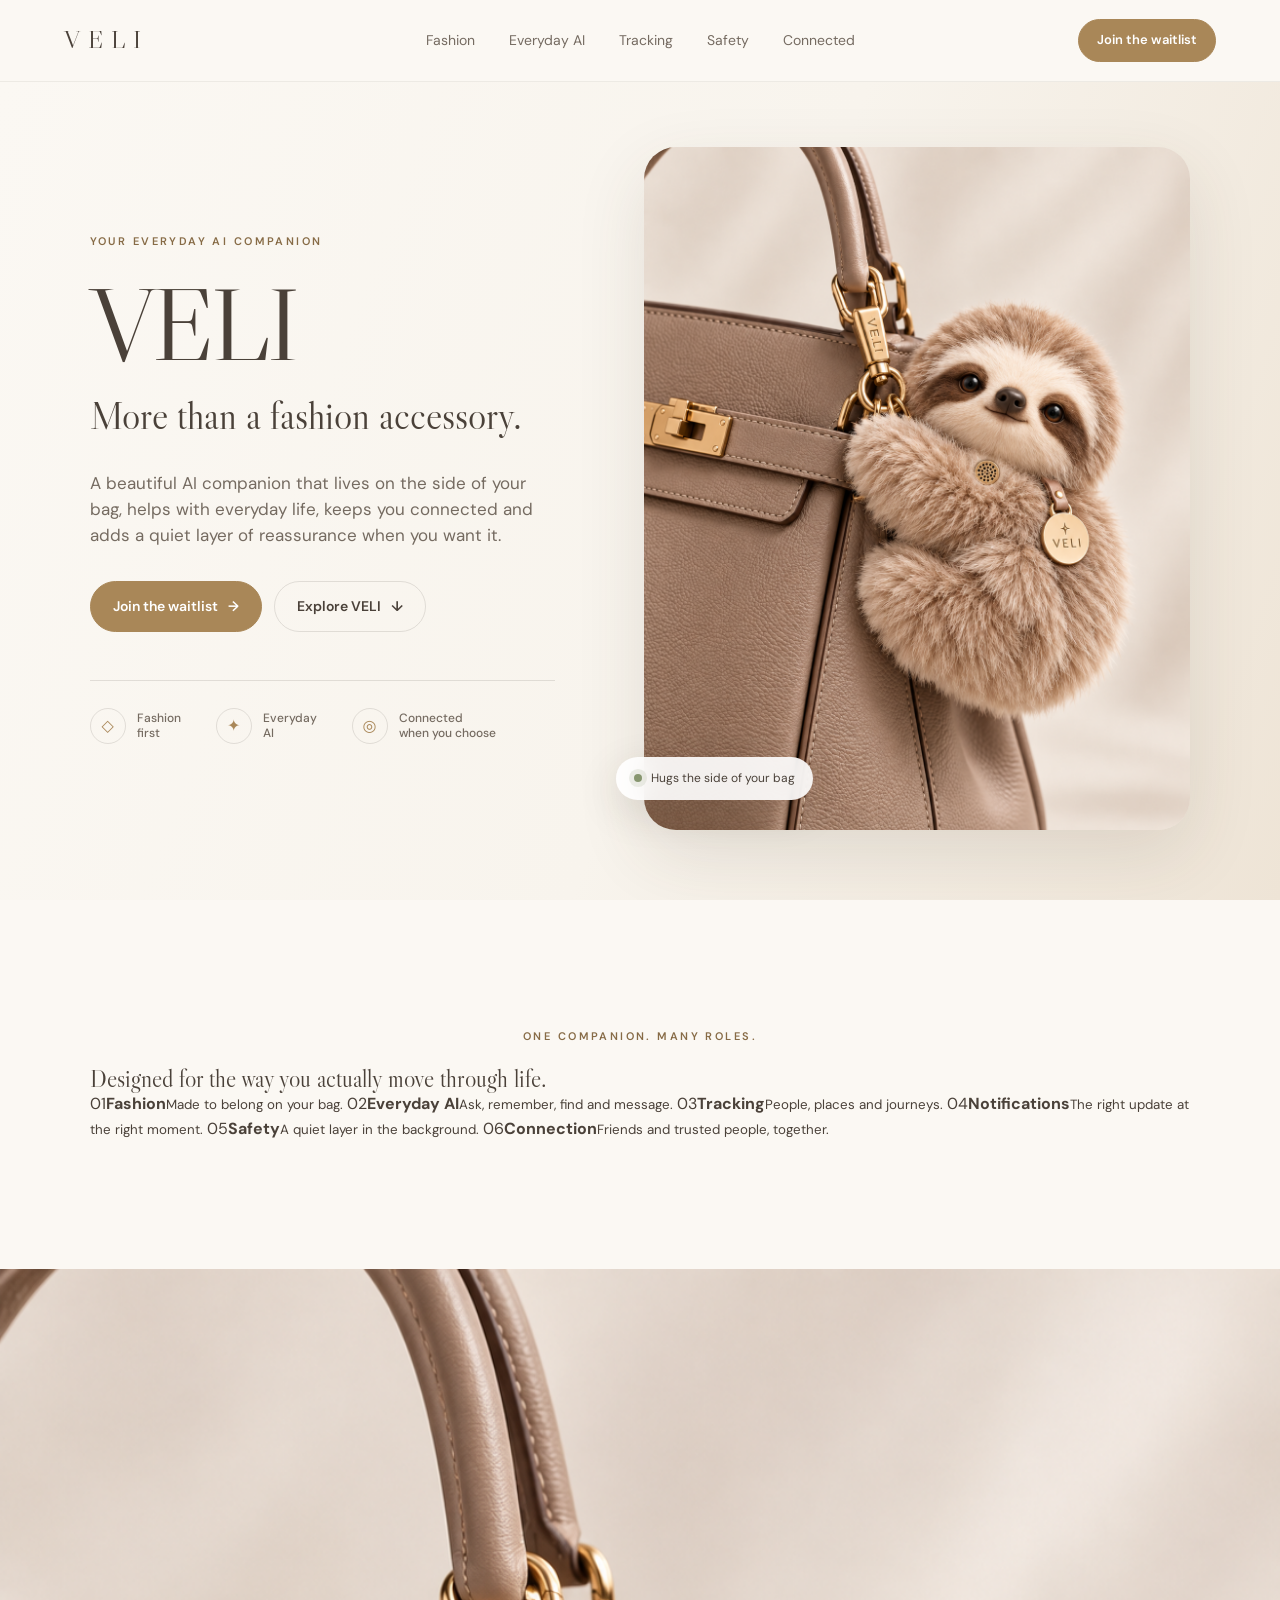
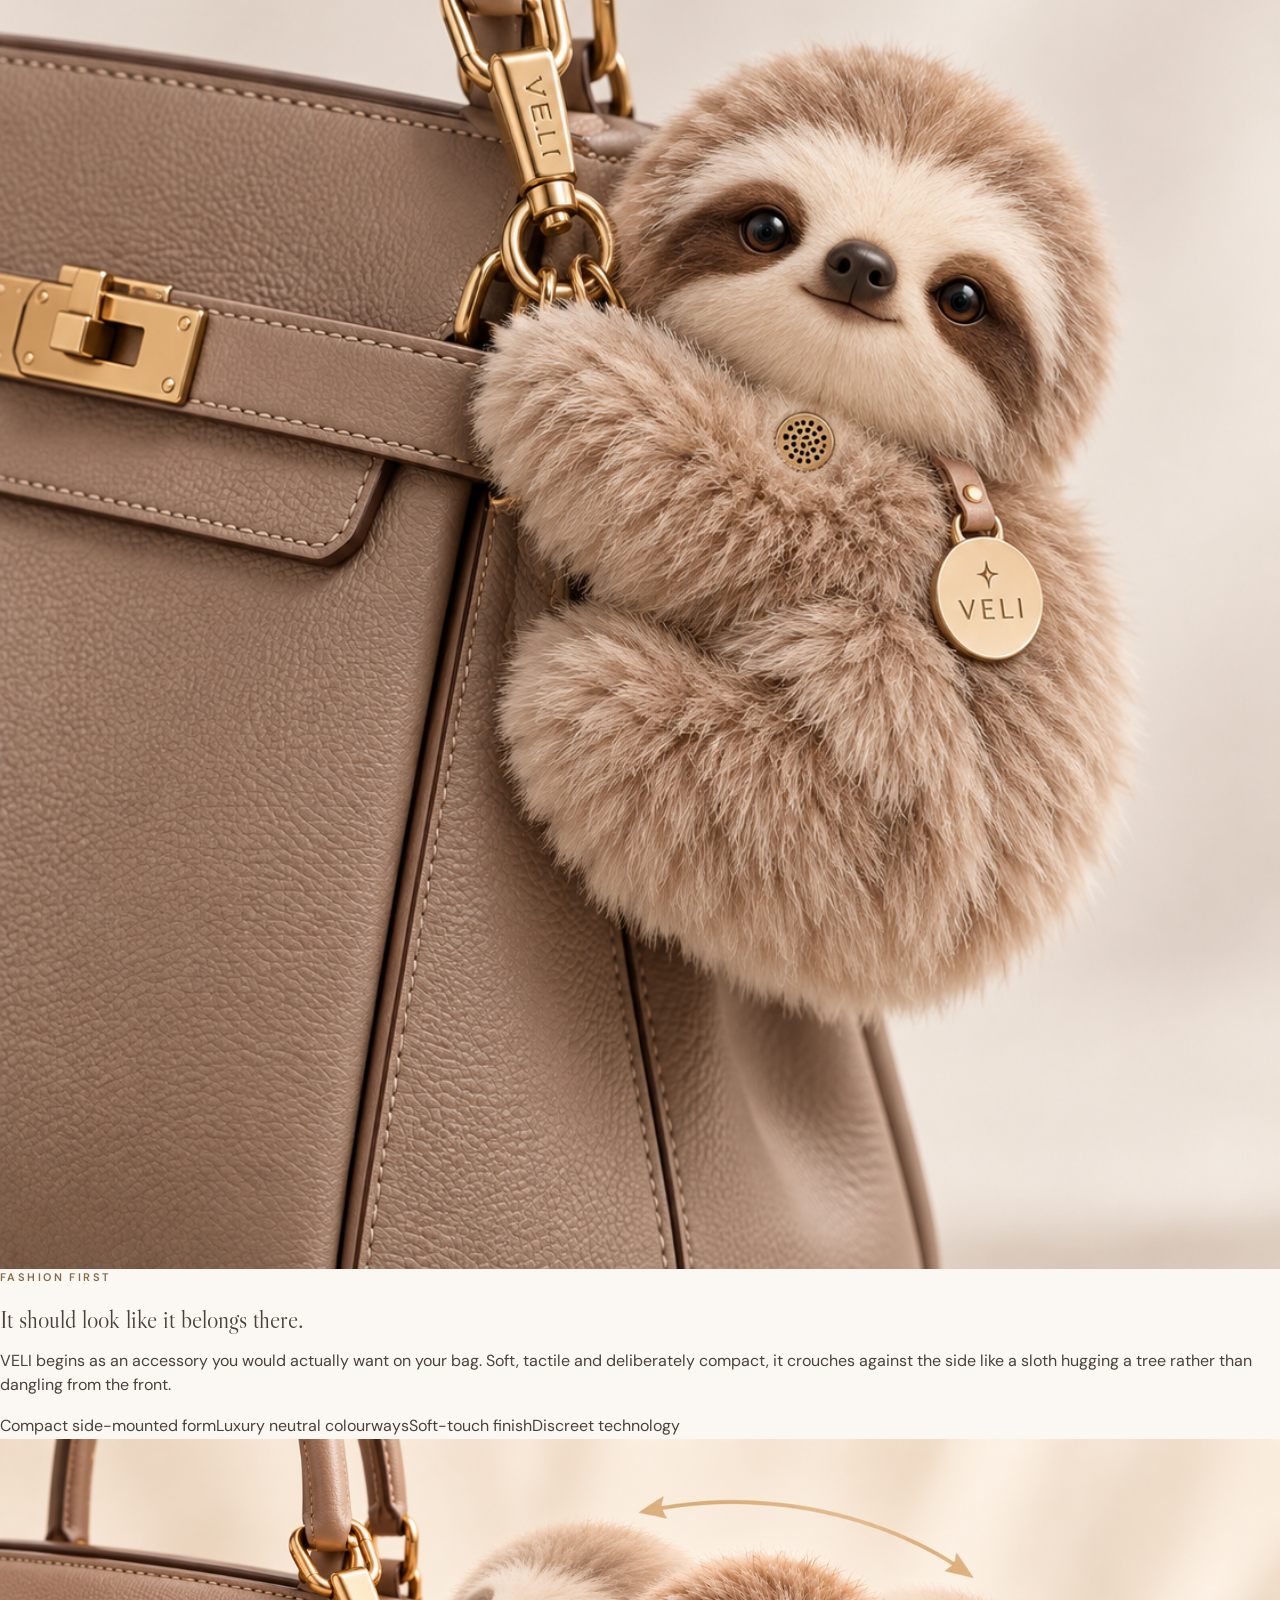
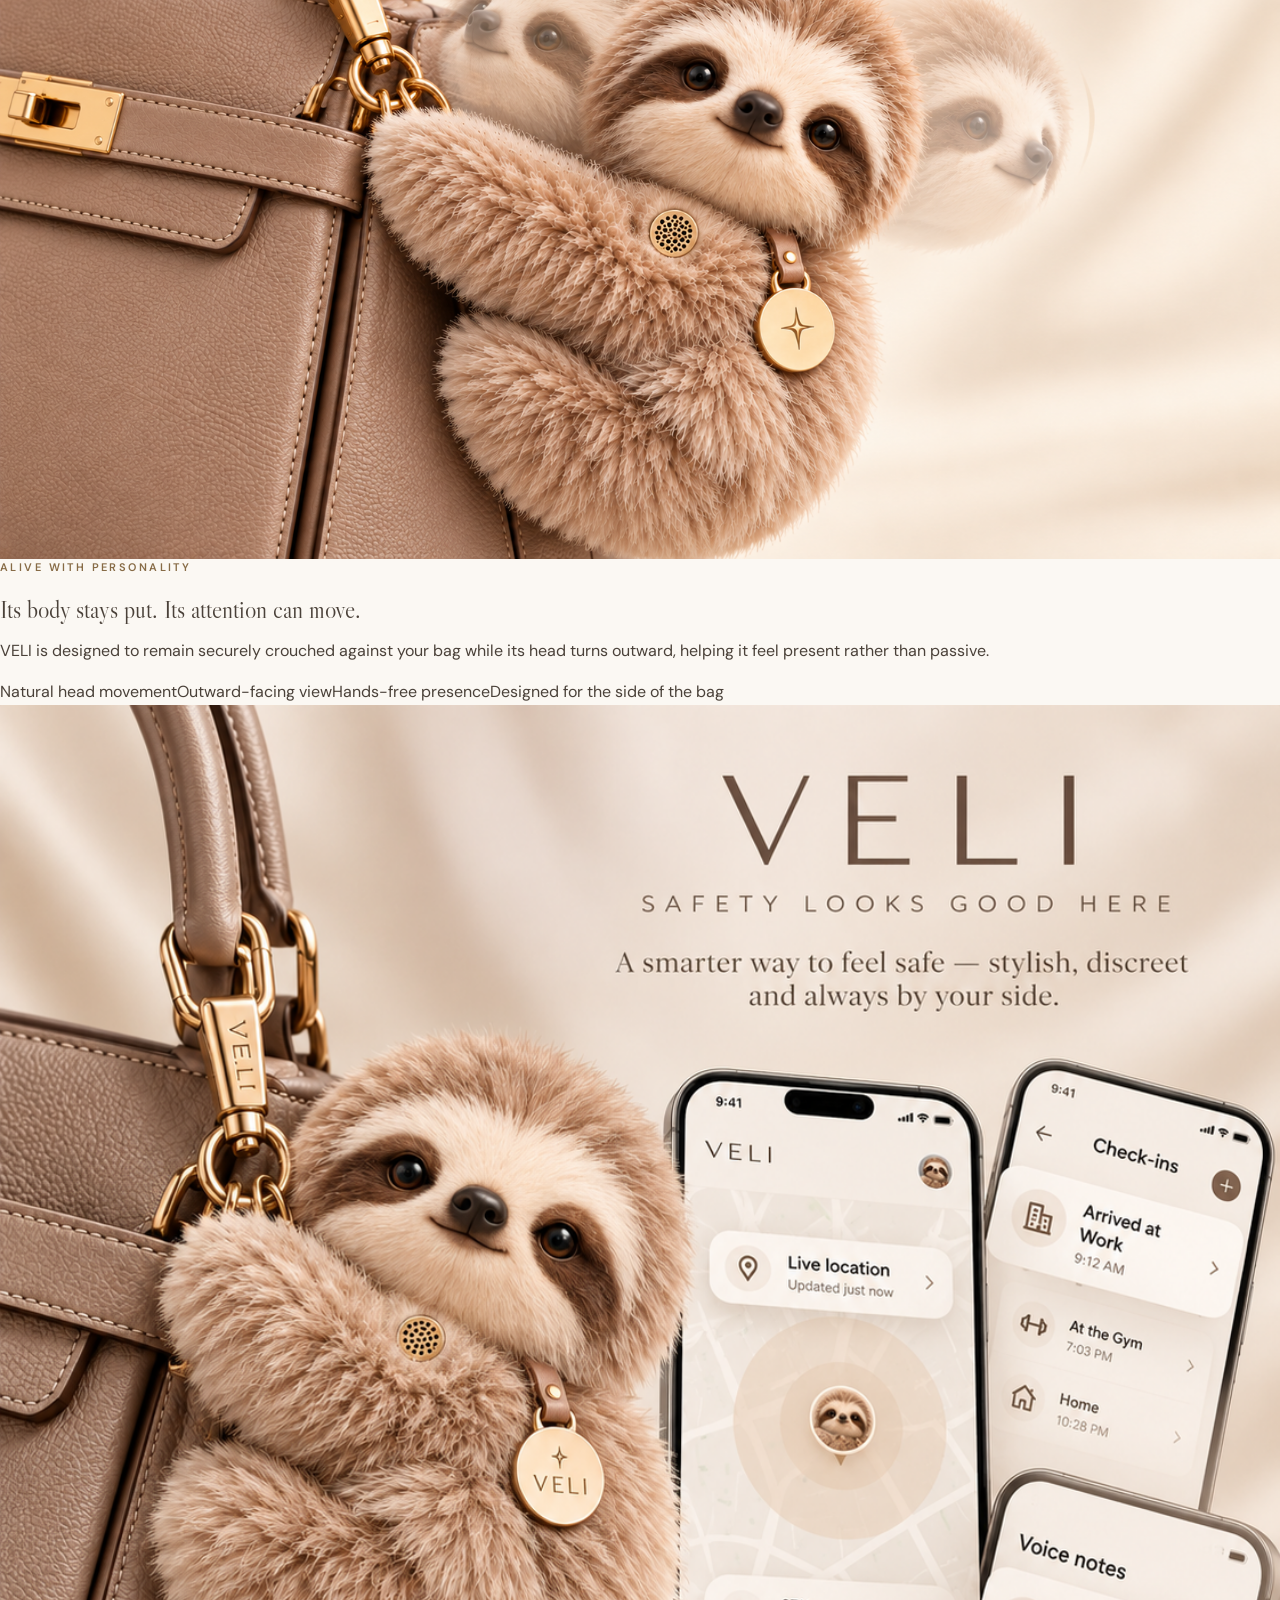
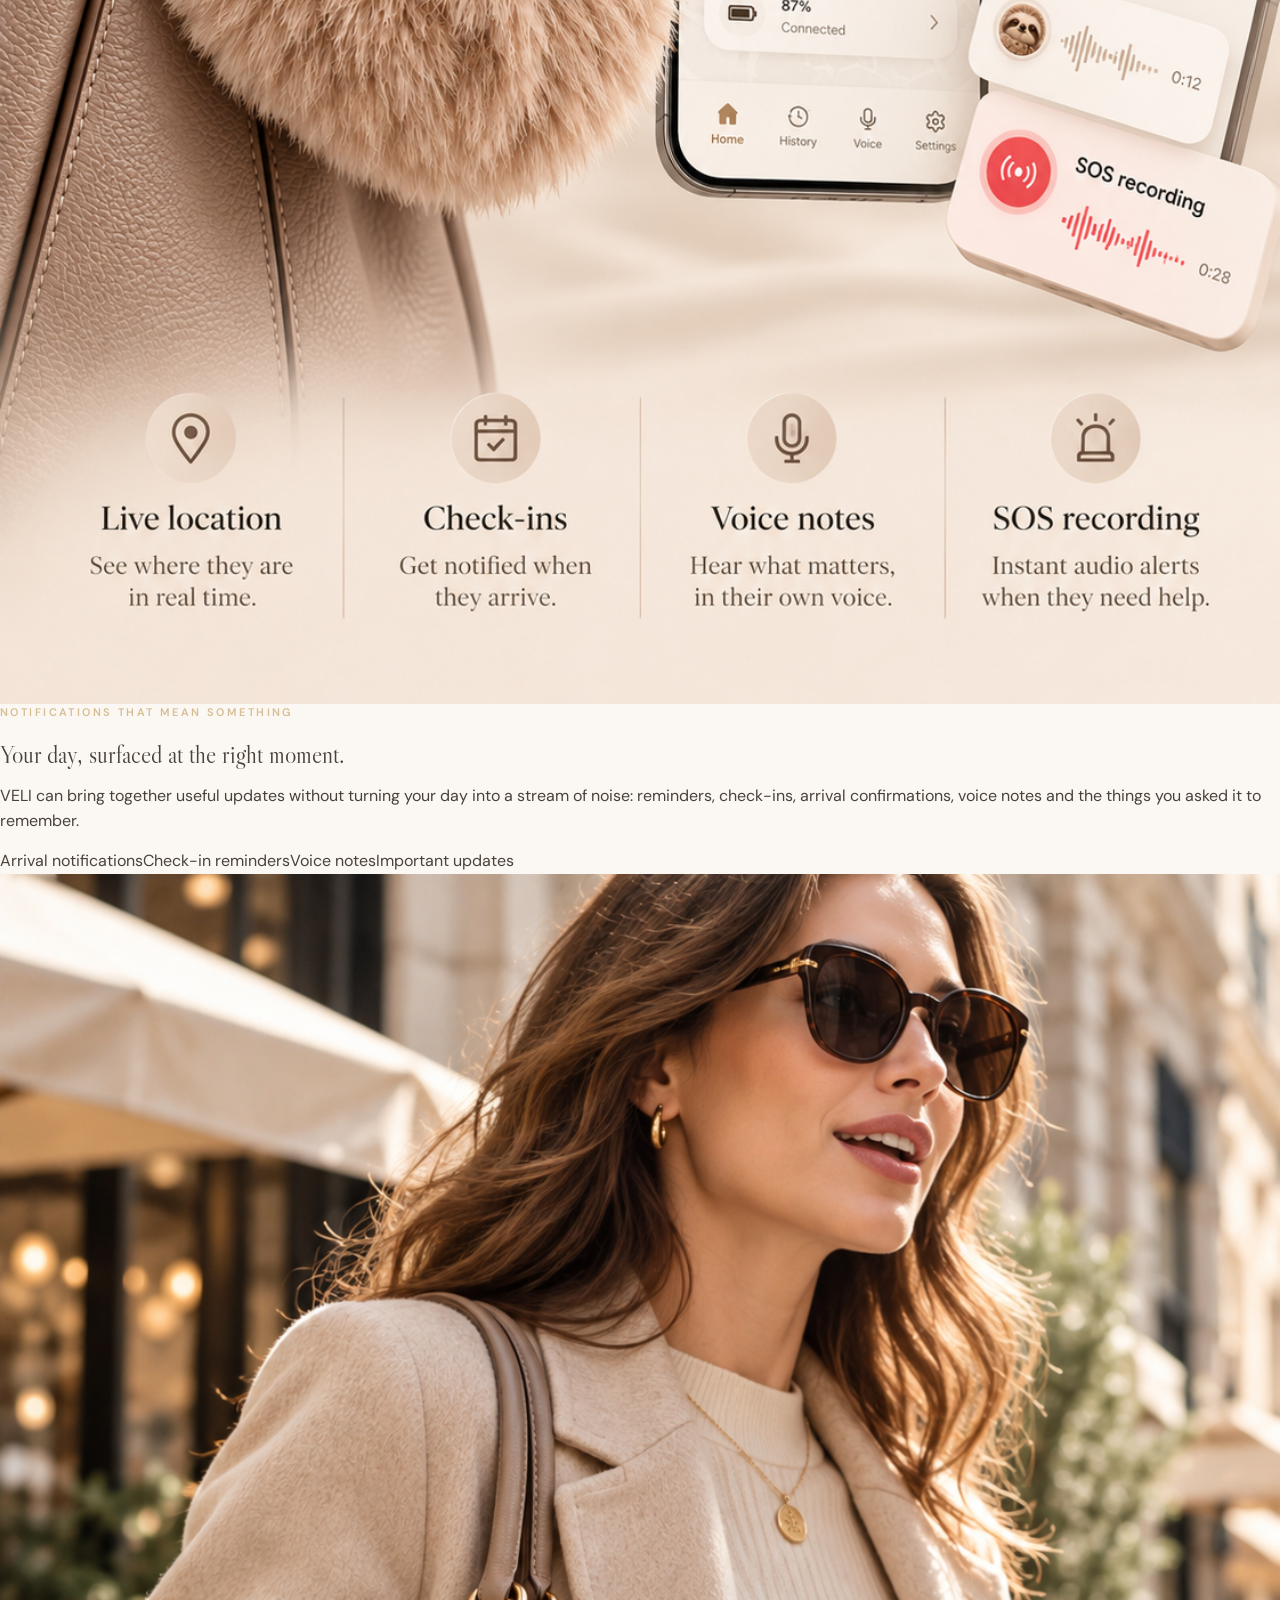
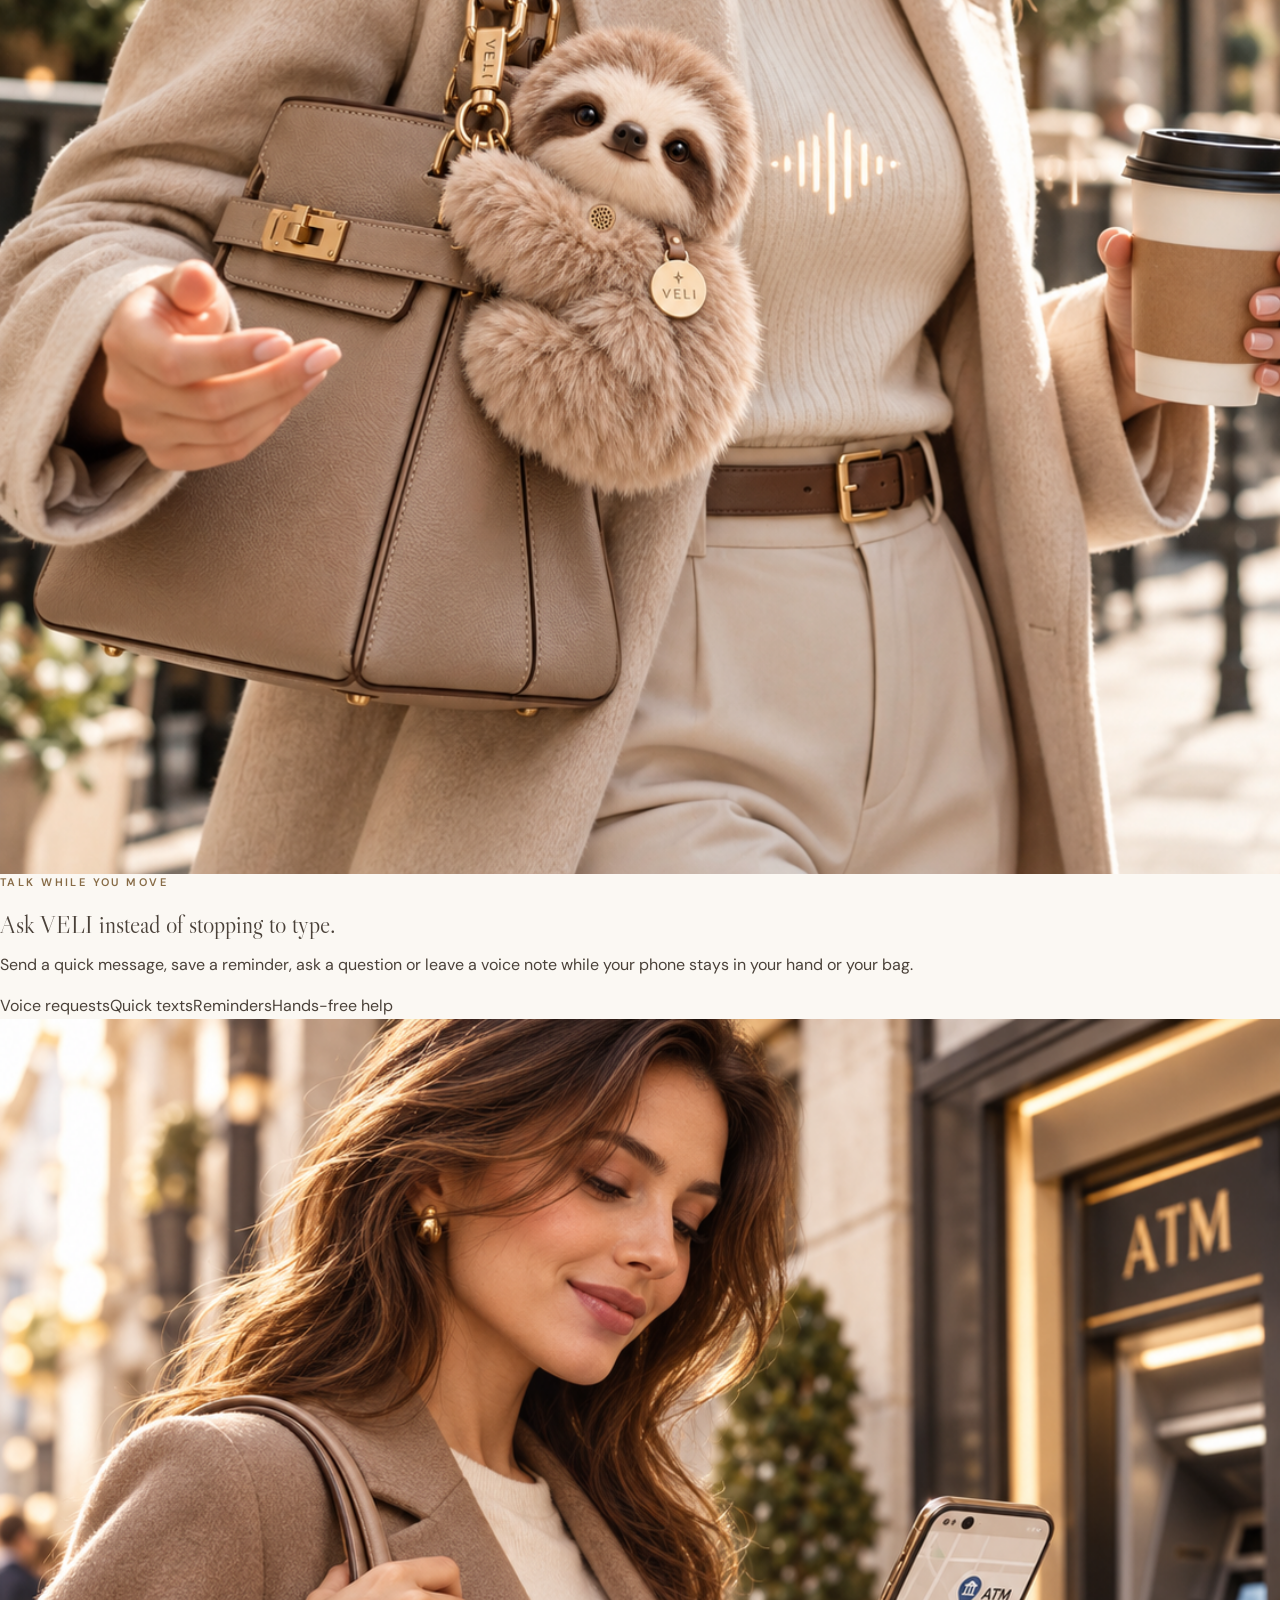
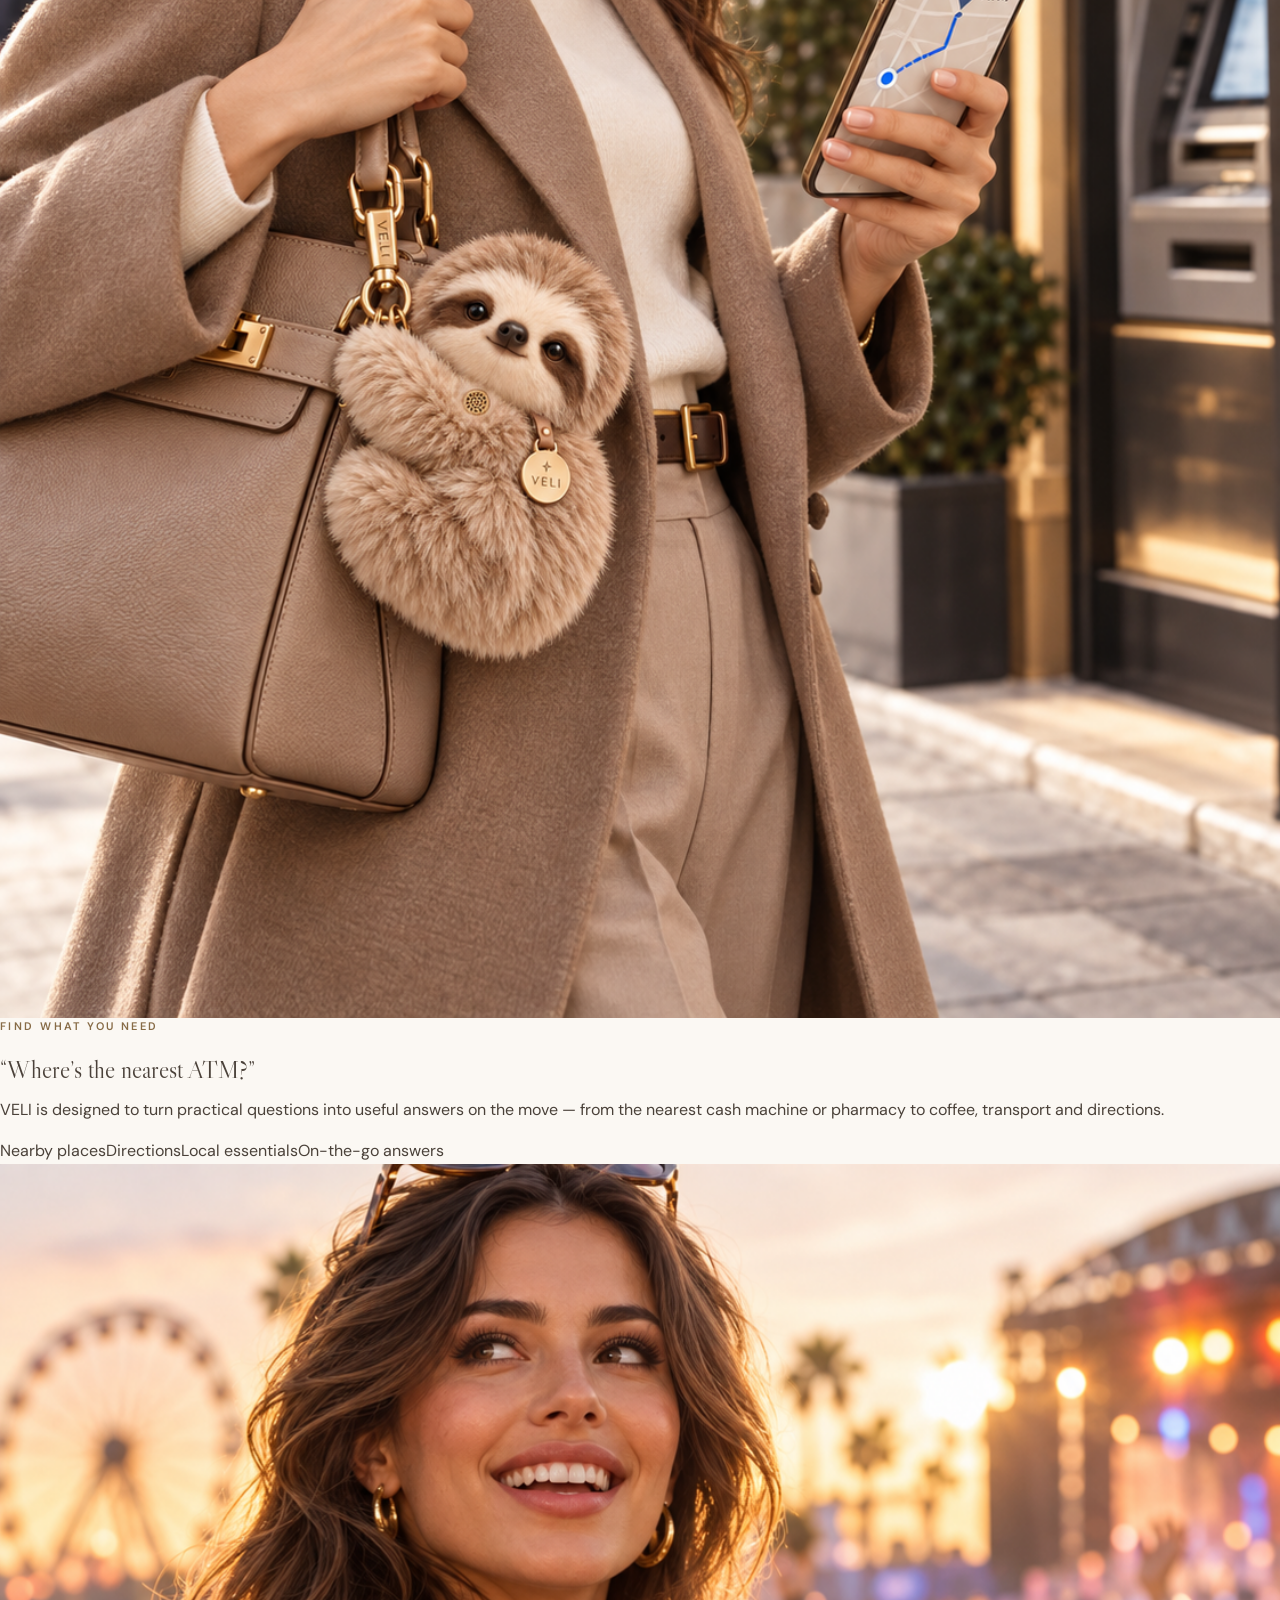
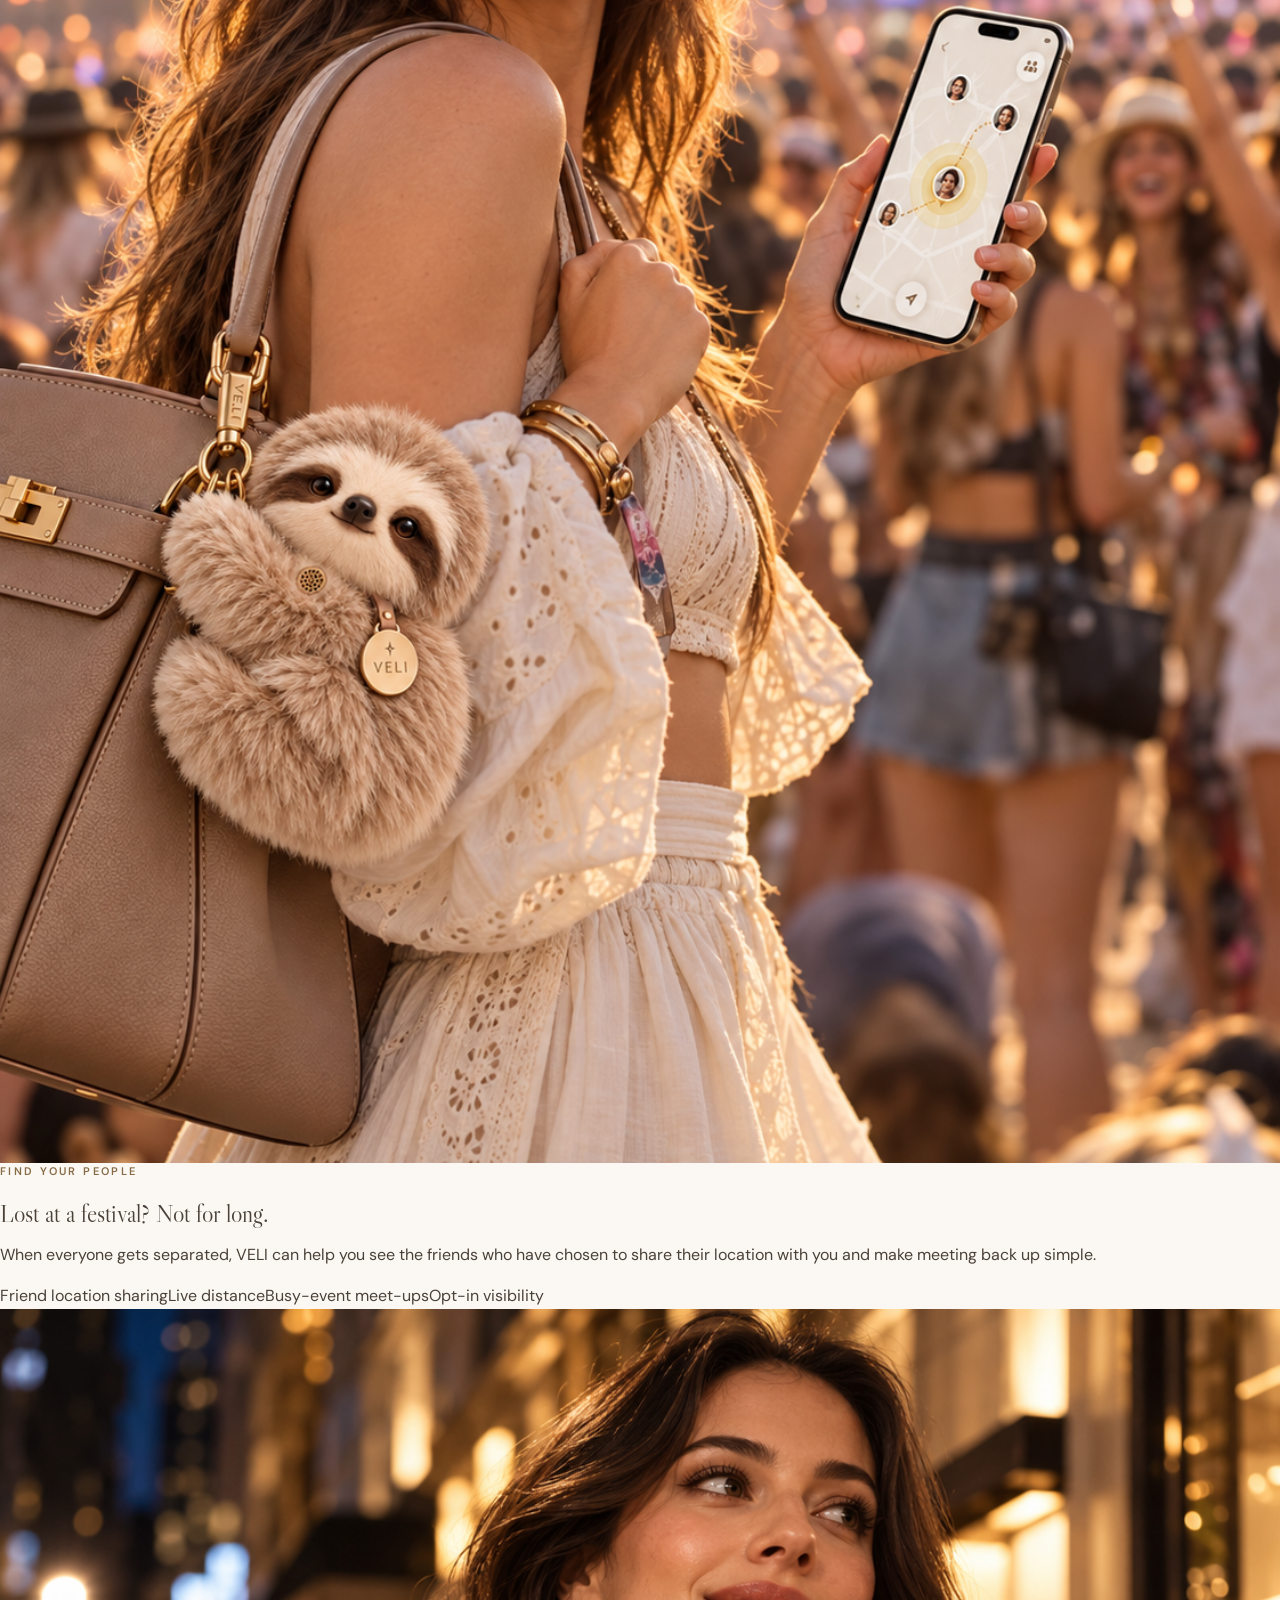
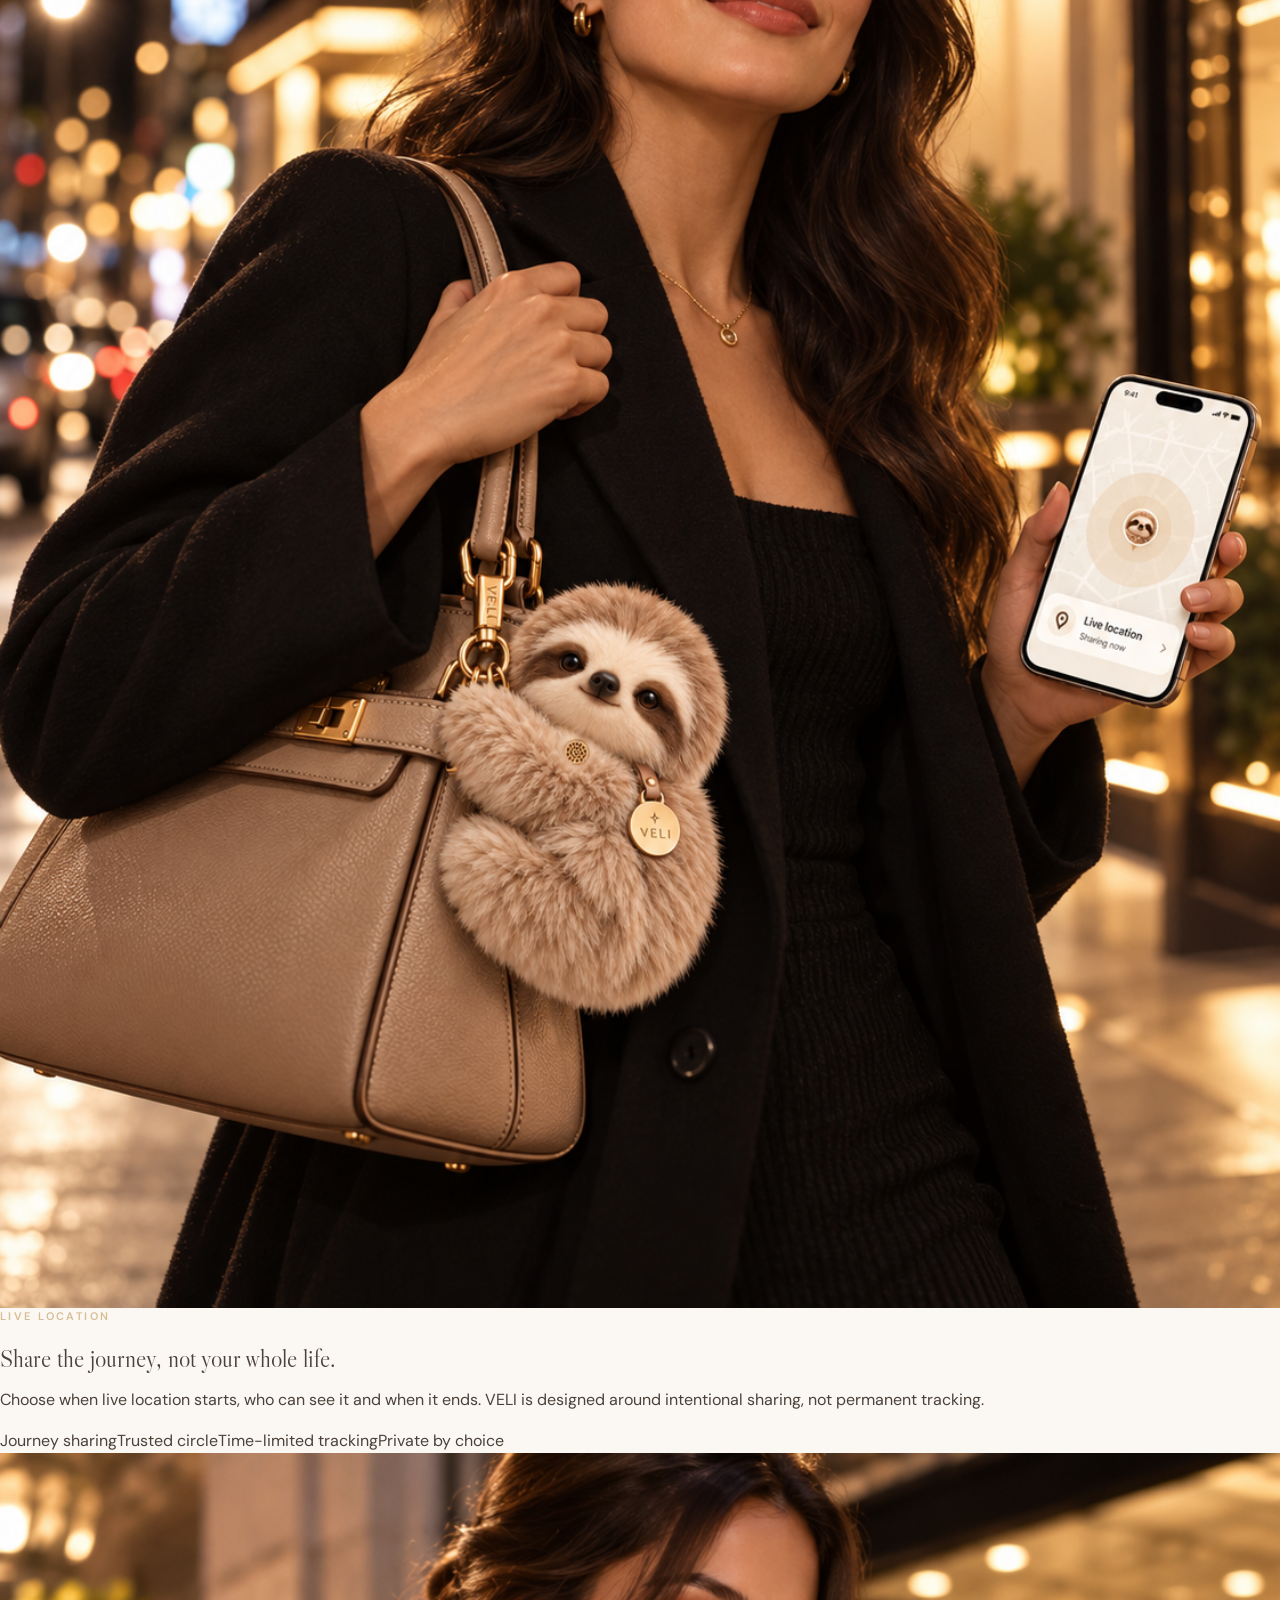
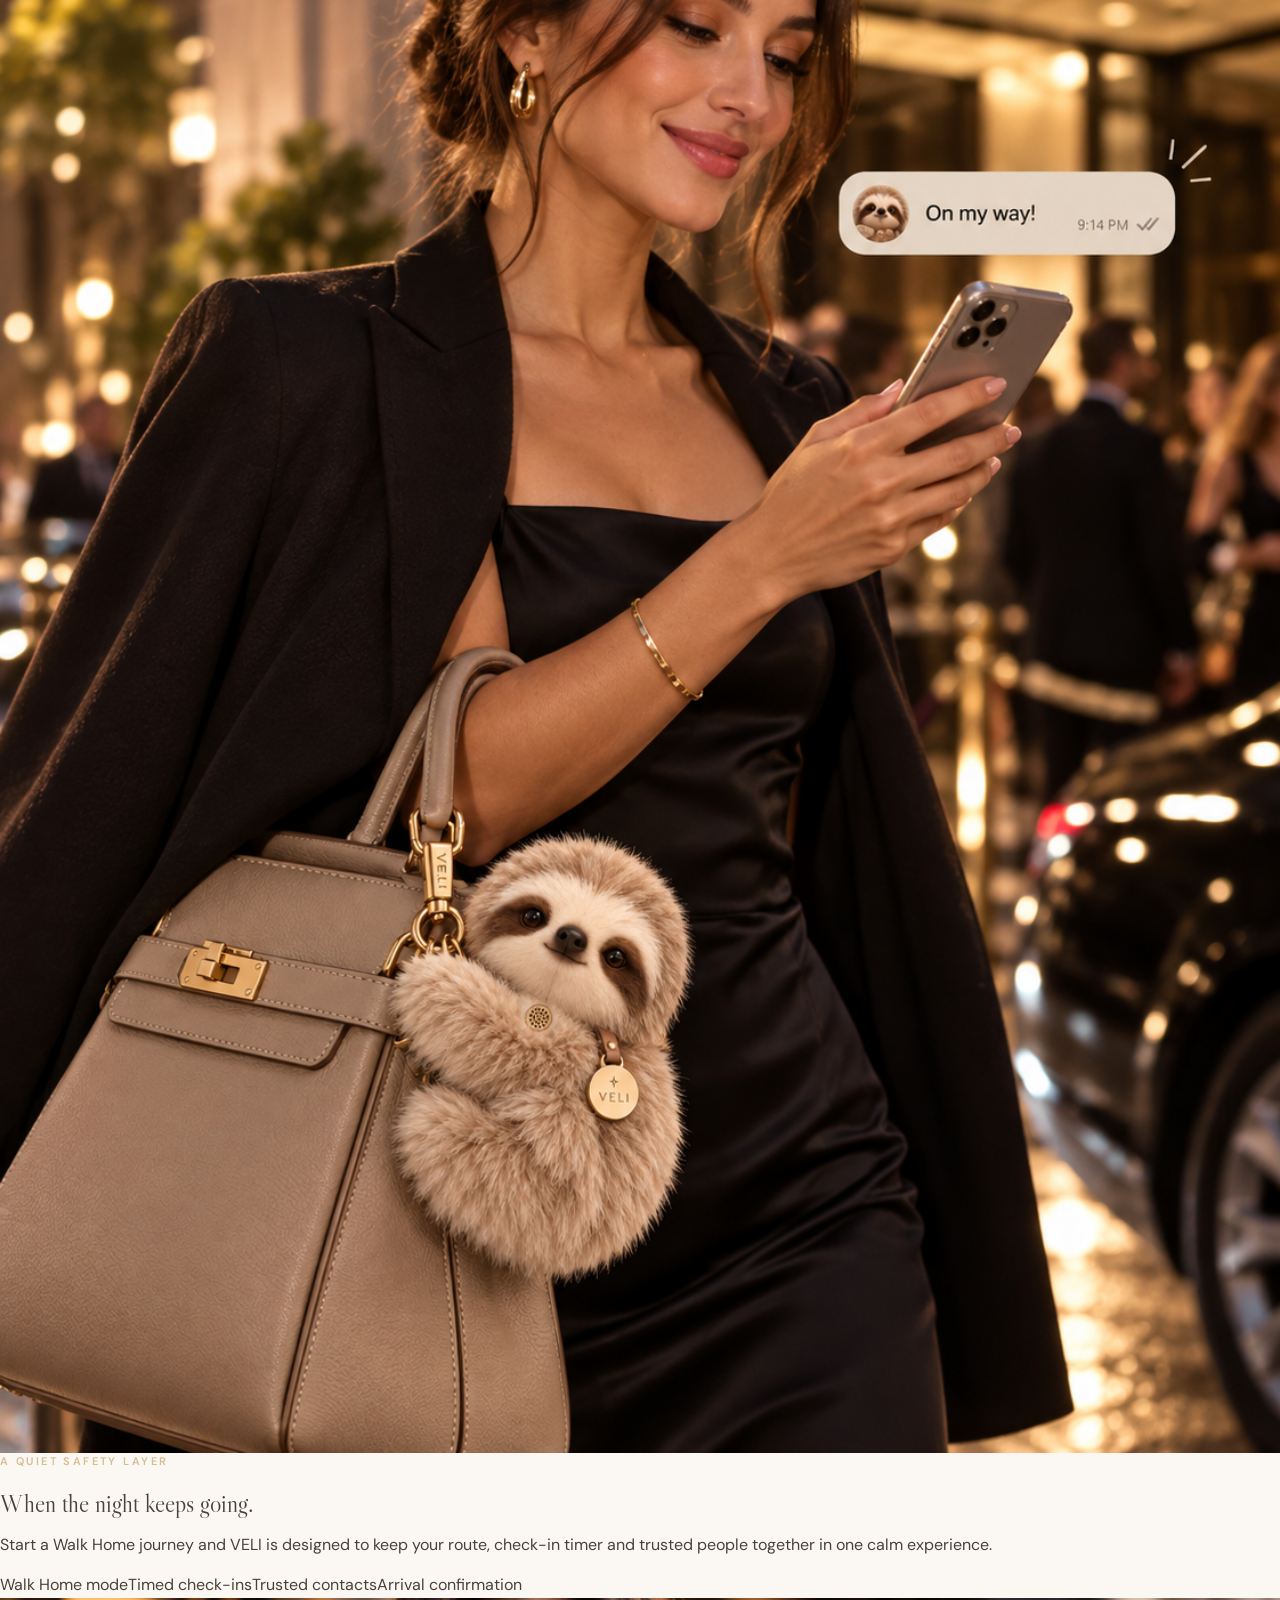
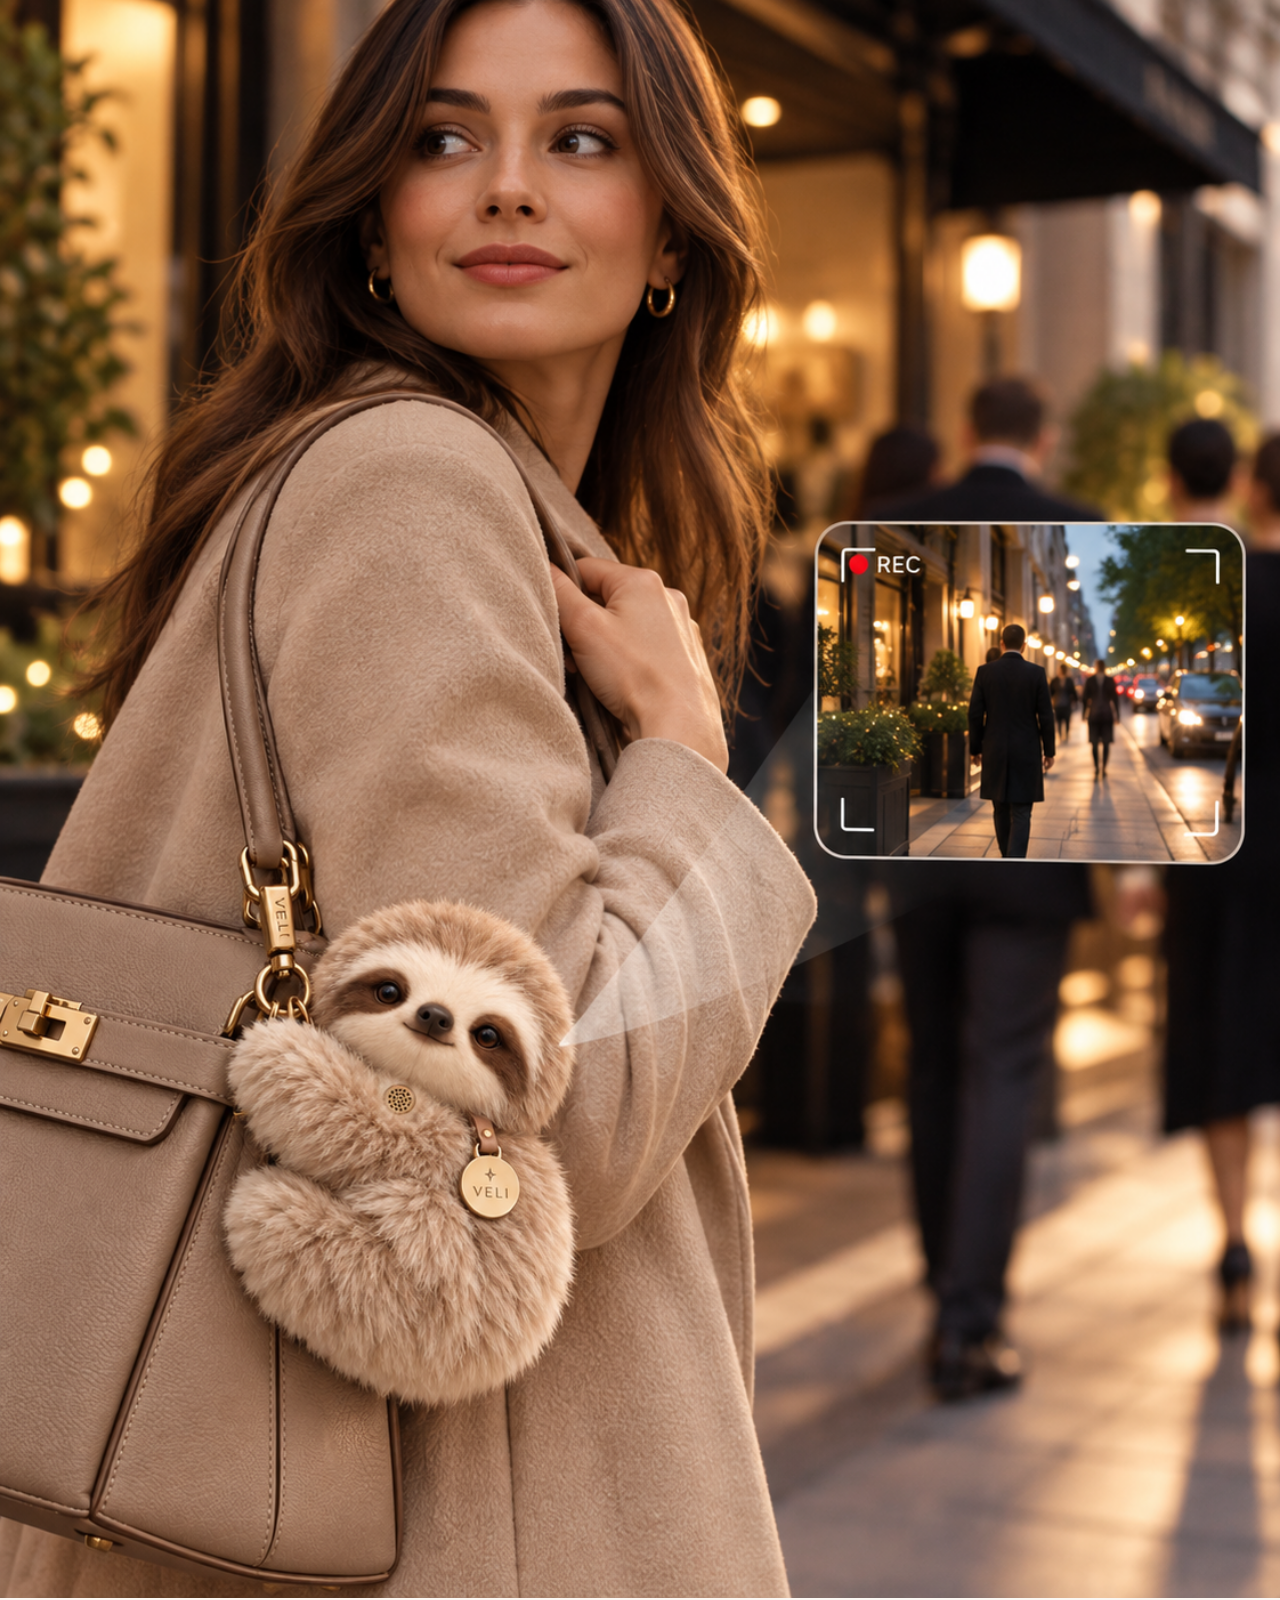
==== commit 93cef03d: "Rebuild VELI landing page around distinct feature stories" ====
--- a/index.html
+++ b/index.html
@@ -4,7 +4,7 @@
   <meta charset="utf-8" />
   <meta name="viewport" content="width=device-width, initial-scale=1" />
   <meta name="theme-color" content="#f7f2ea" />
-  <meta name="description" content="VELI is an intelligent handbag companion designed to combine beautiful everyday style with connected safety features, location sharing and trusted-contact support." />
+  <meta name="description" content="VELI is a fashion-first AI companion for your bag, combining everyday assistance, location, tracking, notifications, connection and an intelligent safety layer." />
   <title>VELI — More than a fashion accessory</title>
   <link rel="preconnect" href="https://fonts.googleapis.com">
   <link rel="preconnect" href="https://fonts.gstatic.com" crossorigin>
@@ -15,10 +15,11 @@
   <header class="site-header" id="top">
     <a class="brand" href="#top" aria-label="VELI home">VELI</a>
     <nav class="desktop-nav" aria-label="Primary navigation">
-      <a href="#about">About</a>
-      <a href="#features">Features</a>
-      <a href="#how">How it works</a>
-      <a href="#everyday">Everyday VELI</a>
+      <a href="#fashion">Fashion</a>
+      <a href="#everyday-ai">Everyday AI</a>
+      <a href="#tracking">Tracking</a>
+      <a href="#safety">Safety</a>
+      <a href="#connected">Connected</a>
     </nav>
     <a class="button button-small" href="#waitlist">Join the waitlist</a>
   </header>
@@ -26,169 +27,229 @@
   <main>
     <section class="hero section-pad" aria-labelledby="hero-title">
       <div class="hero-copy reveal">
-        <p class="eyebrow">YOUR AI SAFETY COMPANION</p>
-        <h1 id="hero-title">Meet VELI</h1>
+        <p class="eyebrow">YOUR EVERYDAY AI COMPANION</p>
+        <h1 id="hero-title">VELI</h1>
         <p class="hero-subtitle">More than a fashion accessory.</p>
-        <p class="hero-body">VELI is an intelligent companion designed to go where you go — combining beautiful everyday design with voice, location and connected safety features for greater peace of mind.</p>
+        <p class="hero-body">A beautiful AI companion that lives on the side of your bag, helps with everyday life, keeps you connected and adds a quiet layer of reassurance when you want it.</p>
         <div class="hero-actions">
           <a class="button" href="#waitlist">Join the waitlist <span aria-hidden="true">→</span></a>
-          <button class="button button-ghost" id="watchVideo" type="button"><span class="play">▶</span> Watch the concept</button>
-        </div>
-        <div class="hero-trust" aria-label="Highlights">
-          <div><span>✦</span><strong>Intelligent<br>support</strong></div>
-          <div><span>◇</span><strong>Luxury<br>design</strong></div>
-          <div><span>♡</span><strong>More confident<br>journeys</strong></div>
-        </div>
-      </div>
-      <div class="hero-media reveal" aria-label="VELI product concept">
-        <img src="./assets/file_000000008b808210b7057088c766718f.png" alt="VELI side-mounted on a taupe luxury handbag" />
-        <div class="hero-badge"><span class="status-dot"></span> Designed to stay by your side</div>
-      </div>
-    </section>
-
-    <section class="statement section-pad" id="about">
-      <p class="eyebrow centered">DESIGNED FOR A SAFER, BRIGHTER YOU</p>
-      <h2>Intelligent. Intuitive. Iconic.</h2>
-      <p class="section-intro">A companion you choose because it looks beautiful — with technology designed to help when the moment matters.</p>
-
-      <div class="feature-grid" id="features">
-        <article class="feature-card reveal">
-          <div class="feature-image"><img src="./assets/file_000000005a8481f4b663d25a7a531f18.png" alt="VELI demonstrating expressive head movement while mounted to a handbag" /></div>
-          <span class="icon-circle">✦</span>
-          <h3>Alive with personality</h3>
-          <p>VELI’s head and eyes are designed to move naturally, letting the companion look out at the world while staying mounted to the side of your bag.</p>
-        </article>
-        <article class="feature-card reveal">
-          <div class="feature-image"><img src="./assets/file_0000000092c8820aad4e8547f9525c50.png" alt="Woman speaking naturally with VELI while out in the city" /></div>
-          <span class="icon-circle">⌁</span>
-          <h3>Talk while you move</h3>
-          <p>Ask for directions, save a reminder, find somewhere nearby or start a check-in without stopping your day.</p>
-        </article>
-        <article class="feature-card reveal">
-          <div class="feature-image"><img src="./assets/file_000000004c74821082663689a417a42c.png" alt="VELI visual-awareness and recording concept" /></div>
-          <span class="icon-circle">◉</span>
-          <h3>See and hear when needed</h3>
-          <p>Visual awareness, voice notes and event-triggered capture are intended to give VELI useful context when you choose to activate them.</p>
-        </article>
-        <article class="feature-card reveal">
-          <div class="feature-image"><img src="./assets/file_00000000e60081f4a62a09177e301330.png" alt="Woman using VELI live location at night" /></div>
-          <span class="icon-circle">♡</span>
-          <h3>Connected peace of mind</h3>
-          <p>Live location, trusted contacts, check-ins and journey support are designed to work together quietly in the background.</p>
-        </article>
-      </div>
-    </section>
-
-    <section class="how section-pad" id="how">
-      <div class="how-header">
-        <p class="eyebrow centered">HOW IT WORKS</p>
-        <h2>Smart protection, made simple.</h2>
-        <p class="section-intro">No complicated routine. Attach VELI, connect your trusted people and choose the mode that fits the journey.</p>
-      </div>
-      <div class="steps">
-        <article class="step reveal">
-          <div class="step-visual"><img src="./assets/file_000000008b808210b7057088c766718f.png" alt="VELI mounted securely to the side of a handbag" /></div>
-          <span class="step-number">1</span>
-          <h3>Mount VELI</h3>
-          <p>VELI hugs the side of your bag like a sloth on a tree, with its head turned outward to see the world around you.</p>
-        </article>
-        <span class="step-arrow" aria-hidden="true">→</span>
-        <article class="step reveal">
-          <div class="step-visual"><img src="./assets/file_000000003904820ab79498b503b8615e.png" alt="Festival friend-finding with VELI" /></div>
-          <span class="step-number">2</span>
-          <h3>Stay connected</h3>
-          <p>Share location, find your people or start a journey mode when you are somewhere busy or unfamiliar.</p>
-        </article>
-        <span class="step-arrow" aria-hidden="true">→</span>
-        <article class="step reveal">
-          <div class="step-visual"><img src="./assets/file_0000000064a481f4b57b548077e00b6f.png" alt="VELI helping locate a nearby ATM" /></div>
-          <span class="step-number">3</span>
-          <h3>Ask for everyday help</h3>
-          <p>Find an ATM, get directions, remember a task or ask VELI for practical help while you keep moving.</p>
-        </article>
-        <span class="step-arrow" aria-hidden="true">→</span>
-        <article class="step reveal">
-          <div class="step-visual"><img src="./assets/file_000000009768820a8f668dd6c9588dd6.png" alt="Two friends connecting their VELI companions" /></div>
-          <span class="step-number">4</span>
-          <h3>Keep your people close</h3>
-          <p>Friends’ VELIs can connect so you can find one another more easily when you choose to share your location.</p>
-        </article>
-      </div>
-    </section>
-
-    <section class="night-mode" id="story">
-      <div class="night-image reveal">
-        <img src="./assets/file_00000000000c82468b58aa9fab787696.png" alt="Woman using VELI on a night out" />
-      </div>
-      <div class="night-copy reveal">
-        <p class="eyebrow light">WHEN THE NIGHT KEEPS GOING</p>
-        <h2>Walk Home mode.</h2>
-        <p>Start a journey and VELI is designed to keep the important pieces together: your route, your check-in timer and the people you choose to keep informed.</p>
-        <div class="night-list">
-          <div><span>◎</span><div><strong>Live location</strong><p>Share your progress during a journey.</p></div></div>
-          <div><span>◷</span><div><strong>Check-ins</strong><p>Set a time to confirm you are okay.</p></div></div>
-          <div><span>♢</span><div><strong>Trusted contacts</strong><p>Choose exactly who receives an alert.</p></div></div>
-          <div><span>◉</span><div><strong>Evidence capture</strong><p>Designed for discreet audio or visual capture when activated.</p></div></div>
-        </div>
-      </div>
-    </section>
-
-    <section class="tech section-pad">
-      <div class="tech-copy reveal">
-        <p class="eyebrow">BEAUTY ON THE OUTSIDE. INTELLIGENCE WITHIN.</p>
-        <h2>It does more than sit on your bag.</h2>
-        <p>VELI brings together the everyday usefulness of an AI companion with a connected safety layer — designed around the moments when reaching for your phone may not be convenient.</p>
-        <div class="tech-pills">
-          <span>Head movement</span><span>Voice</span><span>Visual awareness</span><span>Location</span><span>Check-ins</span><span>Trusted contacts</span><span>Messages</span><span>Memory</span>
-        </div>
-      </div>
-      <div class="tech-media reveal"><img src="./assets/file_00000000f130820a8943fc8034490c32.png" alt="VELI app concept showing location, check-ins, voice notes and SOS recording" /></div>
-    </section>
-
-    <section class="use-cases section-pad" id="everyday">
-      <p class="eyebrow centered">VELI IN REAL LIFE</p>
-      <h2>One companion. A hundred little moments.</h2>
-      <p class="section-intro">From finding friends in a crowd to remembering where you parked, VELI is designed to be useful long before you ever need its safety features.</p>
-      <div class="use-case-grid">
-        <article class="use-case reveal"><img src="./assets/file_000000003904820ab79498b503b8615e.png" alt="Festival-goer using VELI to find friends"><div><strong>Find friends at a festival</strong><span>See where your group is when everyone gets separated.</span></div></article>
-        <article class="use-case reveal"><img src="./assets/file_0000000064a481f4b57b548077e00b6f.png" alt="Woman using VELI to find a nearby ATM"><div><strong>Find the nearest ATM</strong><span>Ask VELI for nearby essentials without breaking stride.</span></div></article>
-        <article class="use-case reveal"><img src="./assets/file_00000000e60081f4a62a09177e301330.png" alt="Night-time live location with VELI"><div><strong>Share where you are</strong><span>Live location when you want someone to follow your journey.</span></div></article>
-        <article class="use-case reveal"><img src="./assets/file_00000000232c81f4991e9ca9f729b8da.png" alt="VELI remembering a parked car"><div><strong>Remember where you parked</strong><span>VELI can save the location so the return trip is easier.</span></div></article>
-        <article class="use-case reveal"><img src="./assets/file_000000008594820a8bd193039831792c.png" alt="Traveller using VELI for airport directions"><div><strong>Navigate while travelling</strong><span>Directions and useful answers when you are on the move.</span></div></article>
-        <article class="use-case reveal"><img src="./assets/file_000000004c74821082663689a417a42c.png" alt="VELI video recording concept"><div><strong>Record video when needed</strong><span>Capture useful visual context when you choose to activate it.</span></div></article>
-        <article class="use-case reveal"><img src="./assets/file_0000000092c8820aad4e8547f9525c50.png" alt="Woman talking to VELI"><div><strong>Talk naturally</strong><span>Ask, remind, save and get answers without stopping.</span></div></article>
-        <article class="use-case reveal"><img src="./assets/file_00000000000c82468b58aa9fab787696.png" alt="VELI helping send a message"><div><strong>Send a message</strong><span>Tell VELI what you want to say and who should receive it.</span></div></article>
-        <article class="use-case reveal"><img src="./assets/file_000000009768820a8f668dd6c9588dd6.png" alt="Two VELI companions connecting"><div><strong>Connect with friends’ VELIs</strong><span>Optional friend-to-friend location sharing for easier meet-ups.</span></div></article>
-        <article class="use-case reveal"><img src="./assets/file_00000000fba081f48929a2a37616507e.png" alt="VELI helping with everyday tasks"><div><strong>Handle everyday tasks</strong><span>Weather, reminders, directions, nearby places and more.</span></div></article>
-      </div>
-    </section>
-
-    <section class="palette section-pad" aria-labelledby="palette-title">
+          <a class="button button-ghost" href="#fashion">Explore VELI <span aria-hidden="true">↓</span></a>
+        </div>
+        <div class="hero-trust" aria-label="VELI highlights">
+          <div><span>◇</span><strong>Fashion<br>first</strong></div>
+          <div><span>✦</span><strong>Everyday<br>AI</strong></div>
+          <div><span>◎</span><strong>Connected<br>when you choose</strong></div>
+        </div>
+      </div>
+      <div class="hero-media reveal" aria-label="VELI mounted to the side of a luxury handbag">
+        <img src="./assets/file_000000008b808210b7057088c766718f.png" alt="VELI crouched against the side of a luxury handbag" />
+        <div class="hero-badge"><span class="status-dot"></span> Hugs the side of your bag</div>
+      </div>
+    </section>
+
+    <section class="feature-nav section-pad" aria-label="VELI feature categories">
+      <p class="eyebrow centered">ONE COMPANION. MANY ROLES.</p>
+      <h2>Designed for the way you actually move through life.</h2>
+      <div class="feature-nav-grid">
+        <a href="#fashion"><span>01</span><strong>Fashion</strong><small>Made to belong on your bag.</small></a>
+        <a href="#everyday-ai"><span>02</span><strong>Everyday AI</strong><small>Ask, remember, find and message.</small></a>
+        <a href="#tracking"><span>03</span><strong>Tracking</strong><small>People, places and journeys.</small></a>
+        <a href="#notifications"><span>04</span><strong>Notifications</strong><small>The right update at the right moment.</small></a>
+        <a href="#safety"><span>05</span><strong>Safety</strong><small>A quiet layer in the background.</small></a>
+        <a href="#connected"><span>06</span><strong>Connection</strong><small>Friends and trusted people, together.</small></a>
+      </div>
+    </section>
+
+    <section class="story-block story-light" id="fashion">
+      <div class="story-image reveal">
+        <img src="./assets/file_00000000663c824386e371e22a296aa8.png" alt="Oatmeal VELI styled with a taupe luxury handbag" />
+      </div>
+      <div class="story-copy reveal">
+        <p class="eyebrow">FASHION FIRST</p>
+        <h2>It should look like it belongs there.</h2>
+        <p class="story-lead">VELI begins as an accessory you would actually want on your bag. Soft, tactile and deliberately compact, it crouches against the side like a sloth hugging a tree rather than dangling from the front.</p>
+        <div class="story-points">
+          <span>Compact side-mounted form</span><span>Luxury neutral colourways</span><span>Soft-touch finish</span><span>Discreet technology</span>
+        </div>
+      </div>
+    </section>
+
+    <section class="story-block story-reverse story-paper" id="movement">
+      <div class="story-image reveal">
+        <img src="./assets/file_000000005a8481f4b663d25a7a531f18.png" alt="VELI head movement while its body stays securely mounted to the side of a handbag" />
+      </div>
+      <div class="story-copy reveal">
+        <p class="eyebrow">ALIVE WITH PERSONALITY</p>
+        <h2>Its body stays put. Its attention can move.</h2>
+        <p class="story-lead">VELI is designed to remain securely crouched against your bag while its head turns outward, helping it feel present rather than passive.</p>
+        <div class="story-points">
+          <span>Natural head movement</span><span>Outward-facing view</span><span>Hands-free presence</span><span>Designed for the side of the bag</span>
+        </div>
+      </div>
+    </section>
+
+    <section class="story-block story-dark" id="notifications">
+      <div class="story-image reveal">
+        <img src="./assets/file_00000000f130820a8943fc8034490c32.png" alt="VELI app showing location, check-ins, voice notes and notifications" />
+      </div>
+      <div class="story-copy reveal">
+        <p class="eyebrow light">NOTIFICATIONS THAT MEAN SOMETHING</p>
+        <h2>Your day, surfaced at the right moment.</h2>
+        <p class="story-lead">VELI can bring together useful updates without turning your day into a stream of noise: reminders, check-ins, arrival confirmations, voice notes and the things you asked it to remember.</p>
+        <div class="story-points">
+          <span>Arrival notifications</span><span>Check-in reminders</span><span>Voice notes</span><span>Important updates</span>
+        </div>
+      </div>
+    </section>
+
+    <section class="story-block story-reverse story-light" id="everyday-ai">
+      <div class="story-image reveal">
+        <img src="./assets/file_0000000092c8820aad4e8547f9525c50.png" alt="Person using VELI voice assistance while moving through the city" />
+      </div>
+      <div class="story-copy reveal">
+        <p class="eyebrow">TALK WHILE YOU MOVE</p>
+        <h2>Ask VELI instead of stopping to type.</h2>
+        <p class="story-lead">Send a quick message, save a reminder, ask a question or leave a voice note while your phone stays in your hand or your bag.</p>
+        <div class="story-points">
+          <span>Voice requests</span><span>Quick texts</span><span>Reminders</span><span>Hands-free help</span>
+        </div>
+      </div>
+    </section>
+
+    <section class="story-block story-paper">
+      <div class="story-image reveal">
+        <img src="./assets/file_0000000064a481f4b57b548077e00b6f.png" alt="VELI app helping locate a nearby ATM" />
+      </div>
+      <div class="story-copy reveal">
+        <p class="eyebrow">FIND WHAT YOU NEED</p>
+        <h2>“Where’s the nearest ATM?”</h2>
+        <p class="story-lead">VELI is designed to turn practical questions into useful answers on the move — from the nearest cash machine or pharmacy to coffee, transport and directions.</p>
+        <div class="story-points">
+          <span>Nearby places</span><span>Directions</span><span>Local essentials</span><span>On-the-go answers</span>
+        </div>
+      </div>
+    </section>
+
+    <section class="story-block story-reverse story-sand" id="tracking">
+      <div class="story-image reveal">
+        <img src="./assets/file_000000003904820ab79498b503b8615e.png" alt="Festival-goer using VELI to find friends in a crowd" />
+      </div>
+      <div class="story-copy reveal">
+        <p class="eyebrow">FIND YOUR PEOPLE</p>
+        <h2>Lost at a festival? Not for long.</h2>
+        <p class="story-lead">When everyone gets separated, VELI can help you see the friends who have chosen to share their location with you and make meeting back up simple.</p>
+        <div class="story-points">
+          <span>Friend location sharing</span><span>Live distance</span><span>Busy-event meet-ups</span><span>Opt-in visibility</span>
+        </div>
+      </div>
+    </section>
+
+    <section class="story-block story-dark">
+      <div class="story-image reveal">
+        <img src="./assets/file_00000000e60081f4a62a09177e301330.png" alt="VELI live location feature being used at night" />
+      </div>
+      <div class="story-copy reveal">
+        <p class="eyebrow light">LIVE LOCATION</p>
+        <h2>Share the journey, not your whole life.</h2>
+        <p class="story-lead">Choose when live location starts, who can see it and when it ends. VELI is designed around intentional sharing, not permanent tracking.</p>
+        <div class="story-points">
+          <span>Journey sharing</span><span>Trusted circle</span><span>Time-limited tracking</span><span>Private by choice</span>
+        </div>
+      </div>
+    </section>
+
+    <section class="story-block story-reverse story-night" id="safety">
+      <div class="story-image reveal">
+        <img src="./assets/file_00000000000c82468b58aa9fab787696.png" alt="Woman using VELI during an evening journey" />
+      </div>
+      <div class="story-copy reveal">
+        <p class="eyebrow light">A QUIET SAFETY LAYER</p>
+        <h2>When the night keeps going.</h2>
+        <p class="story-lead">Start a Walk Home journey and VELI is designed to keep your route, check-in timer and trusted people together in one calm experience.</p>
+        <div class="story-points">
+          <span>Walk Home mode</span><span>Timed check-ins</span><span>Trusted contacts</span><span>Arrival confirmation</span>
+        </div>
+      </div>
+    </section>
+
+    <section class="story-block story-paper">
+      <div class="story-image reveal">
+        <img src="./assets/file_000000004c74821082663689a417a42c.png" alt="VELI live video and audio capture concept" />
+      </div>
+      <div class="story-copy reveal">
+        <p class="eyebrow">SEE. HEAR. CAPTURE.</p>
+        <h2>Context when you decide it matters.</h2>
+        <p class="story-lead">VELI is intended to support discreet audio and visual capture when activated, giving you a simple way to record what is happening around you.</p>
+        <div class="story-points">
+          <span>Video capture</span><span>Audio capture</span><span>Voice notes</span><span>User-controlled activation</span>
+        </div>
+      </div>
+    </section>
+
+    <section class="story-block story-reverse story-light">
+      <div class="story-image reveal">
+        <img src="./assets/file_00000000232c81f4991e9ca9f729b8da.png" alt="VELI remembering where a car was parked" />
+      </div>
+      <div class="story-copy reveal">
+        <p class="eyebrow">MEMORY FOR REAL LIFE</p>
+        <h2>“Where did I park?” Already remembered.</h2>
+        <p class="story-lead">VELI can remember useful context you ask it to keep — like where the car is, what you needed to pick up or the detail you did not want to forget.</p>
+        <div class="story-points">
+          <span>Parking memory</span><span>Saved reminders</span><span>Useful context</span><span>Everyday recall</span>
+        </div>
+      </div>
+    </section>
+
+    <section class="story-block story-sand">
+      <div class="story-image reveal">
+        <img src="./assets/file_000000008594820a8bd193039831792c.png" alt="Traveller using VELI for airport navigation" />
+      </div>
+      <div class="story-copy reveal">
+        <p class="eyebrow">TRAVEL WITH LESS FRICTION</p>
+        <h2>Gate, platform, route — VELI can help you get there.</h2>
+        <p class="story-lead">Use VELI for directions and travel guidance when you are moving through an unfamiliar airport, station or city.</p>
+        <div class="story-points">
+          <span>Gate guidance</span><span>Route help</span><span>Travel reminders</span><span>Nearby essentials</span>
+        </div>
+      </div>
+    </section>
+
+    <section class="story-block story-reverse story-paper" id="connected">
+      <div class="story-image reveal">
+        <img src="./assets/file_000000009768820a8f668dd6c9588dd6.png" alt="Two friends connecting their VELI companions" />
+      </div>
+      <div class="story-copy reveal">
+        <p class="eyebrow">VELI TO VELI</p>
+        <h2>Your circle can feel closer.</h2>
+        <p class="story-lead">Friends can connect their VELIs for easier meet-ups and optional location sharing, while trusted people can receive the updates you choose to send.</p>
+        <div class="story-points">
+          <span>Friend connections</span><span>Trusted circle</span><span>Shared meet-ups</span><span>Permission-based location</span>
+        </div>
+      </div>
+    </section>
+
+    <section class="design-section section-pad">
       <p class="eyebrow centered">MADE TO BELONG ON YOUR BAG</p>
-      <h2 id="palette-title">Choose your VELI.</h2>
-      <p class="section-intro">A considered palette drawn from colours already found in luxury accessories — no novelty shades, no toy-store finish.</p>
-      <div class="color-showcase">
-        <div class="color-main reveal"><img id="colorMainImage" src="./assets/file_00000000663c824386e371e22a296aa8.png" alt="Oatmeal VELI with taupe handbag" /></div>
-        <div class="swatches" role="list" aria-label="VELI color options">
-          <button class="swatch active" data-image="./assets/file_00000000663c824386e371e22a296aa8.png" data-name="Oatmeal" data-bag="Taupe" aria-label="Show Oatmeal VELI"><i style="--swatch:#b49b7d"></i><span>Oatmeal<small>Taupe</small></span></button>
-          <button class="swatch" data-image="./assets/file_00000000bd70821085f1beed29aef3bd.png" data-name="Charcoal" data-bag="Black" aria-label="Show Charcoal VELI"><i style="--swatch:#5a5550"></i><span>Charcoal<small>Black</small></span></button>
-          <button class="swatch" data-image="./assets/file_00000000e97c820aba631242bbbde8e9.png" data-name="Caramel" data-bag="Cognac" aria-label="Show Caramel VELI"><i style="--swatch:#9b6840"></i><span>Caramel<small>Cognac</small></span></button>
-          <button class="swatch" data-image="./assets/file_00000000ef8c820ab9a671037bcfcf9e.png" data-name="Ivory" data-bag="Stone" aria-label="Show Ivory VELI"><i style="--swatch:#e3d9c9"></i><span>Ivory<small>Stone</small></span></button>
-          <button class="swatch" data-image="./assets/file_00000000fc588210ad04d555e8298e17.png" data-name="Mocha" data-bag="Oxblood" aria-label="Show Mocha VELI"><i style="--swatch:#7a3e3e"></i><span>Mocha<small>Oxblood</small></span></button>
-        </div>
+      <h2>Choose a VELI that feels like yours.</h2>
+      <p class="section-intro">A palette inspired by leather goods and everyday fashion rather than novelty electronics.</p>
+      <div class="colour-row" aria-label="VELI colourways">
+        <div><i style="--colour:#b49b7d"></i><strong>Oatmeal</strong><span>soft warm neutral</span></div>
+        <div><i style="--colour:#57524d"></i><strong>Charcoal</strong><span>deep modern grey</span></div>
+        <div><i style="--colour:#9b6840"></i><strong>Caramel</strong><span>rich warm brown</span></div>
+        <div><i style="--colour:#e3d9c9"></i><strong>Ivory</strong><span>clean soft cream</span></div>
+        <div><i style="--colour:#70473d"></i><strong>Mocha</strong><span>dark chocolate tone</span></div>
       </div>
     </section>
 
     <section class="promise section-pad">
       <div class="promise-card reveal">
         <p class="eyebrow centered">THE IDEA BEHIND VELI</p>
-        <h2>Something you want to carry.<br><em>Something designed to look out for you.</em></h2>
-        <p>Personal safety products often look like emergency equipment. VELI starts somewhere else: with an object you can love as an accessory, then builds intelligence and connection quietly into the experience.</p>
-      </div>
-    </section>
-
-    <section class="waitlist" id="waitlist">
-      <div class="waitlist-image"><img src="./assets/file_00000000fba081f48929a2a37616507e.png" alt="VELI everyday lifestyle concept" /></div>
+        <h2>Useful enough to change your day.<br><em>Beautiful enough to become part of it.</em></h2>
+        <p>VELI is not a security gadget disguised as an accessory. It is a fashion-first AI companion with everyday intelligence, connection, tracking and a safety layer built quietly into the same experience.</p>
+      </div>
+    </section>
+
+    <section class="waitlist waitlist-clean" id="waitlist">
       <div class="waitlist-copy">
         <p class="eyebrow">BE FIRST TO MEET VELI</p>
         <h2>Join the VELI waitlist.</h2>
@@ -206,26 +267,19 @@
         </form>
         <div class="waitlist-benefits"><span>✓ Early access</span><span>✓ Product updates</span><span>✓ First reservation notice</span></div>
       </div>
-      <div class="script-note">A little<br>more peace<br>of mind. ♡</div>
+      <div class="waitlist-words" aria-hidden="true">
+        <span>FASHION</span><span>AI</span><span>LOCATION</span><span>VOICE</span><span>MEMORY</span><span>CONNECTION</span>
+      </div>
     </section>
   </main>
 
   <footer class="footer">
-    <div><a class="brand" href="#top">VELI</a><p>Vigilant Everyday Life Intelligence.</p></div>
-    <div class="footer-links"><a href="#features">Features</a><a href="#how">How it works</a><a href="#everyday">Everyday VELI</a><a href="#waitlist">Waitlist</a><a href="mailto:hello@meetveli.ai">Contact</a></div>
+    <div><a class="brand" href="#top">VELI</a><p>A fashion-first AI companion.</p></div>
+    <div class="footer-links"><a href="#fashion">Fashion</a><a href="#everyday-ai">Everyday AI</a><a href="#tracking">Tracking</a><a href="#safety">Safety</a><a href="#waitlist">Waitlist</a><a href="mailto:hello@meetveli.ai">Contact</a></div>
     <p class="fineprint">VELI is an upcoming product concept. Features shown describe the intended product experience and may evolve through engineering, testing and certification.</p>
     <p class="copyright">© <span id="year"></span> VELI. All rights reserved.</p>
   </footer>
 
-  <dialog class="video-modal" id="videoModal">
-    <button class="modal-close" id="closeVideo" aria-label="Close">×</button>
-    <div class="video-placeholder">
-      <span>VELI</span>
-      <h2>The concept film is coming next.</h2>
-      <p>We’ll add the cinematic product video here without changing the page design.</p>
-    </div>
-  </dialog>
-
   <script src="./script.js" defer></script>
 </body>
 </html>
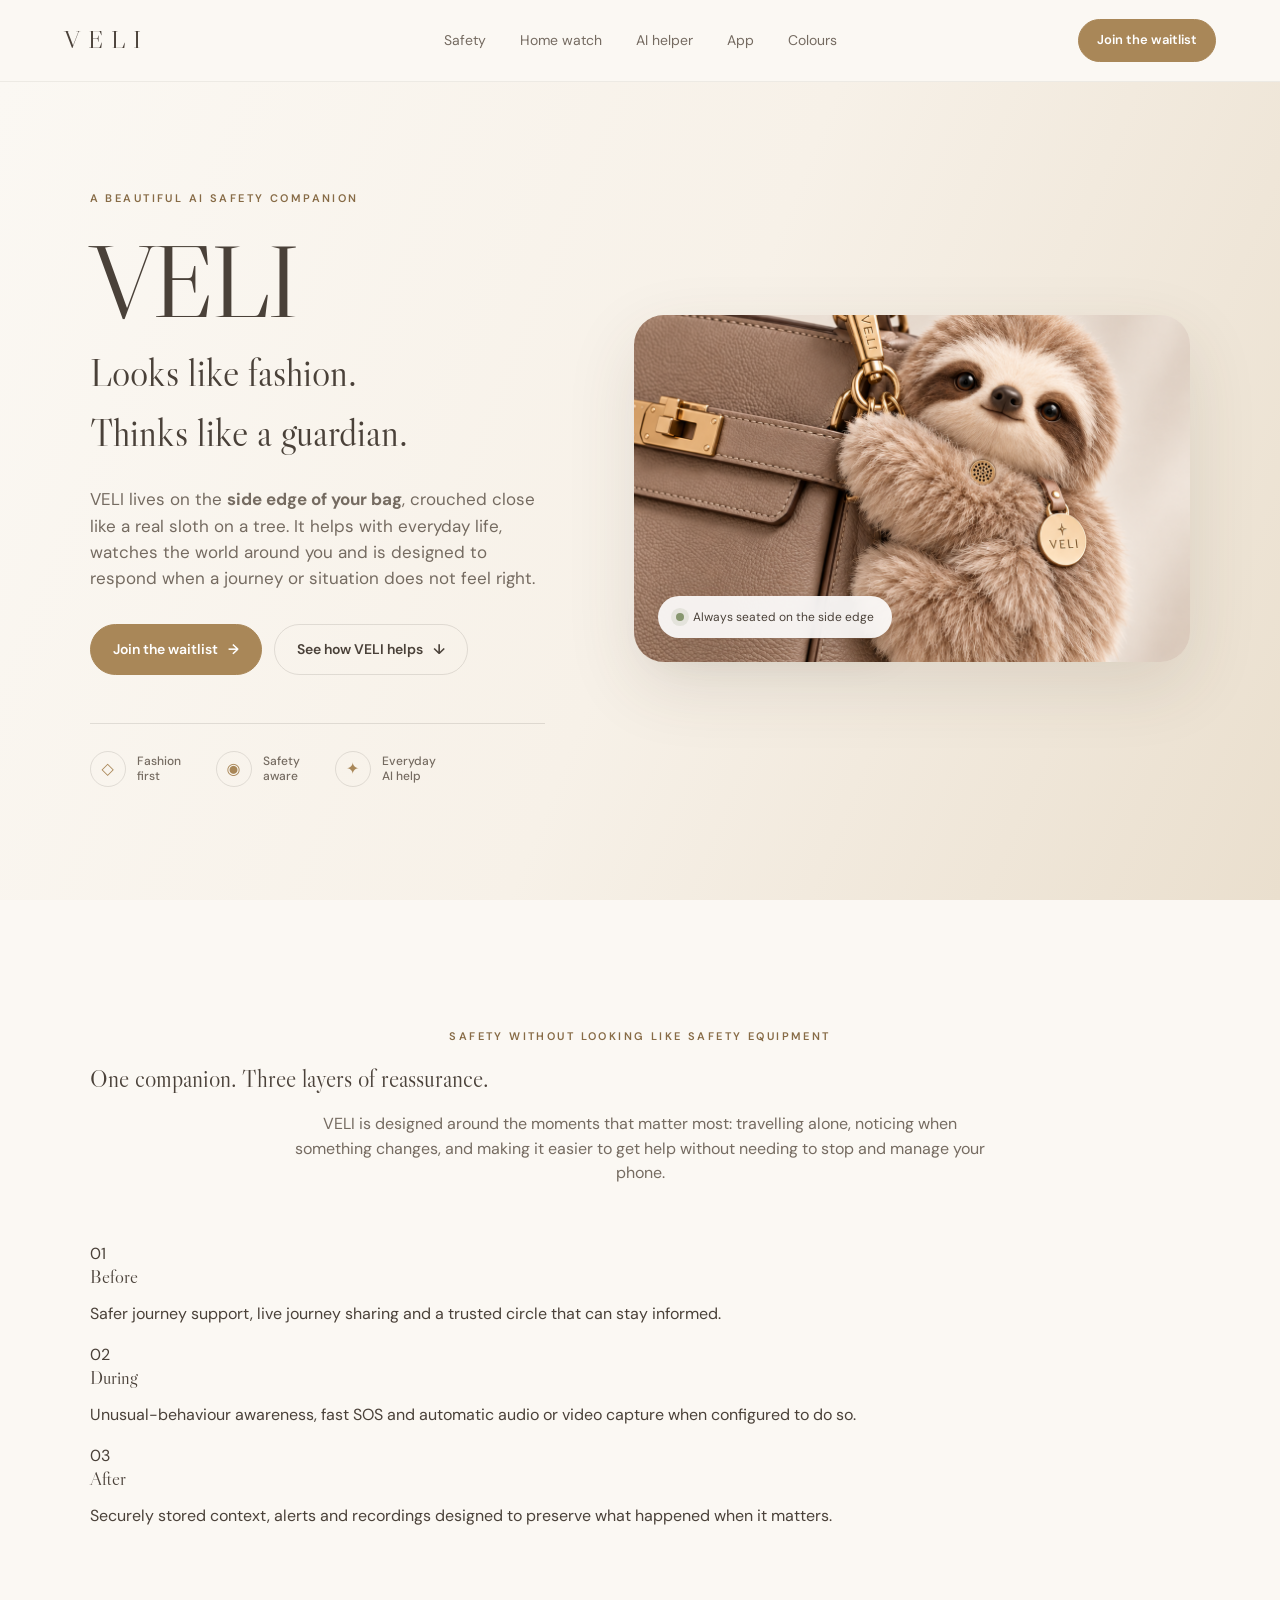
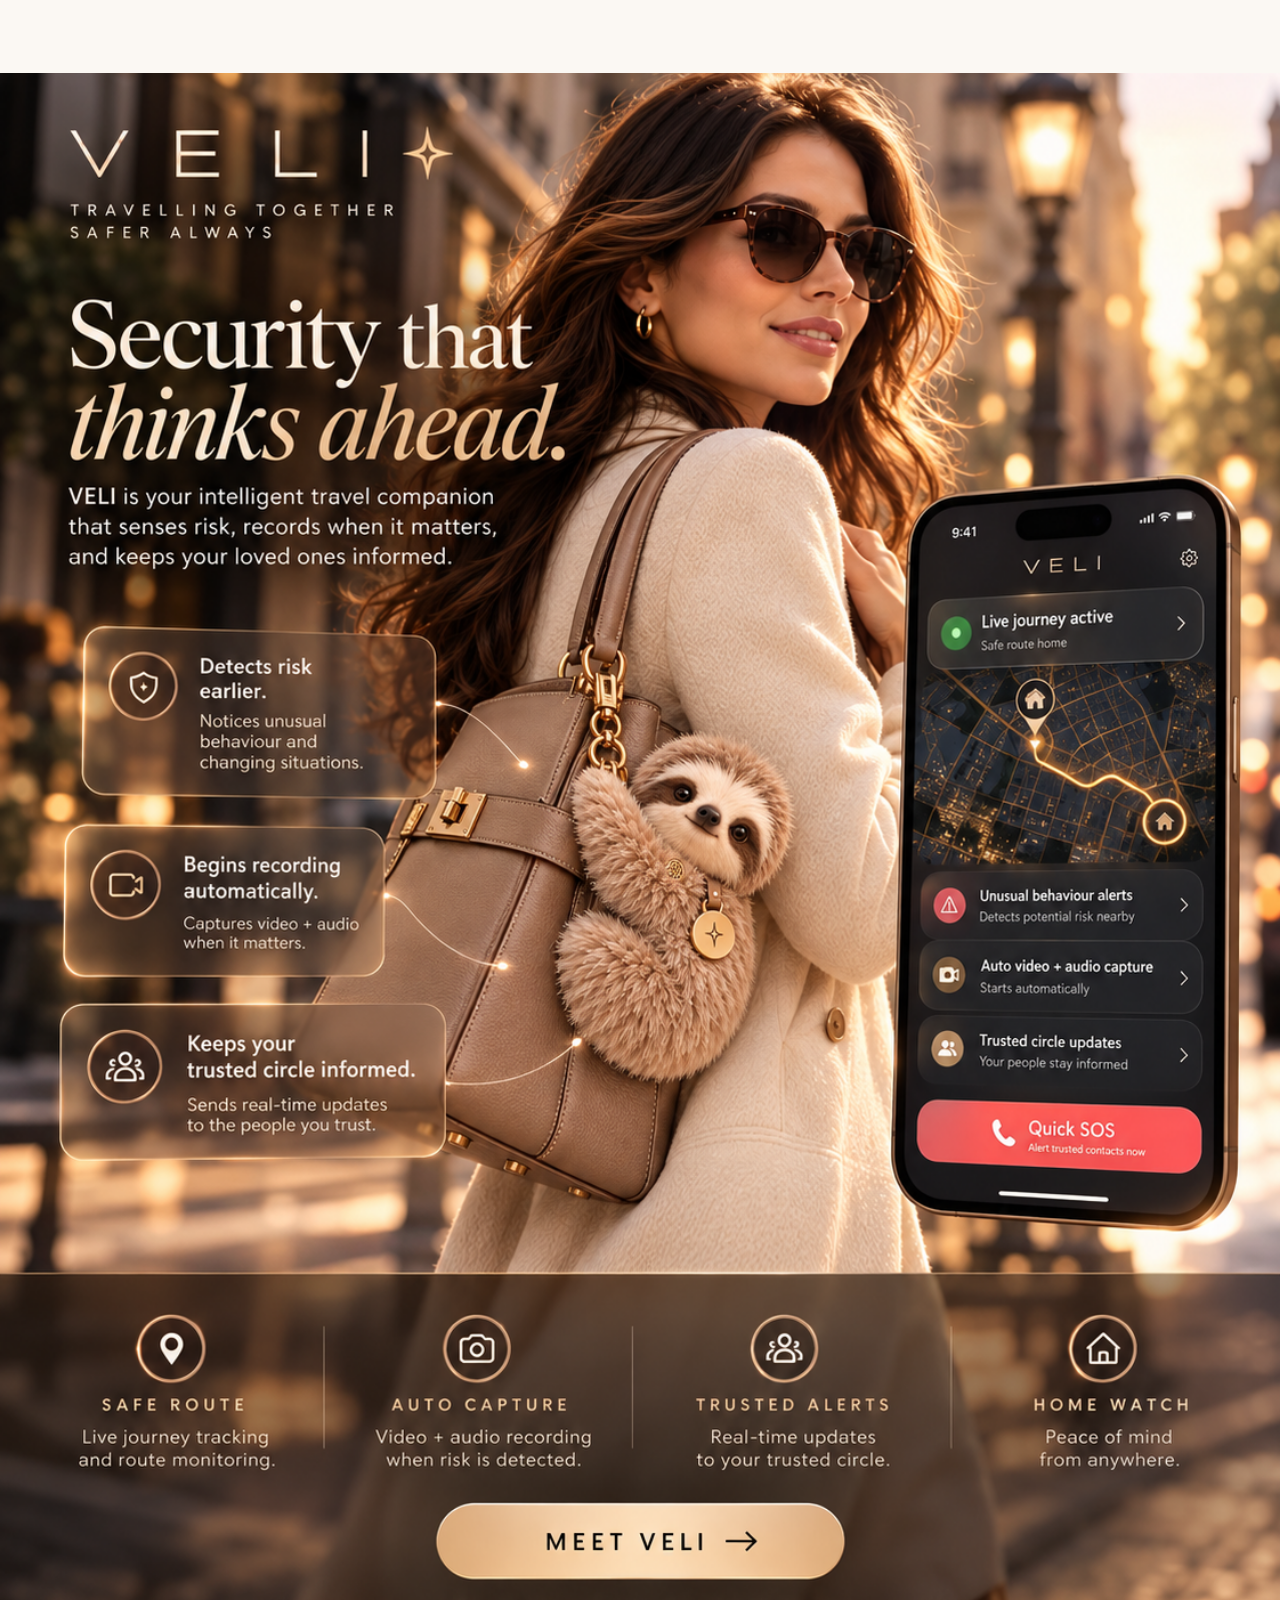
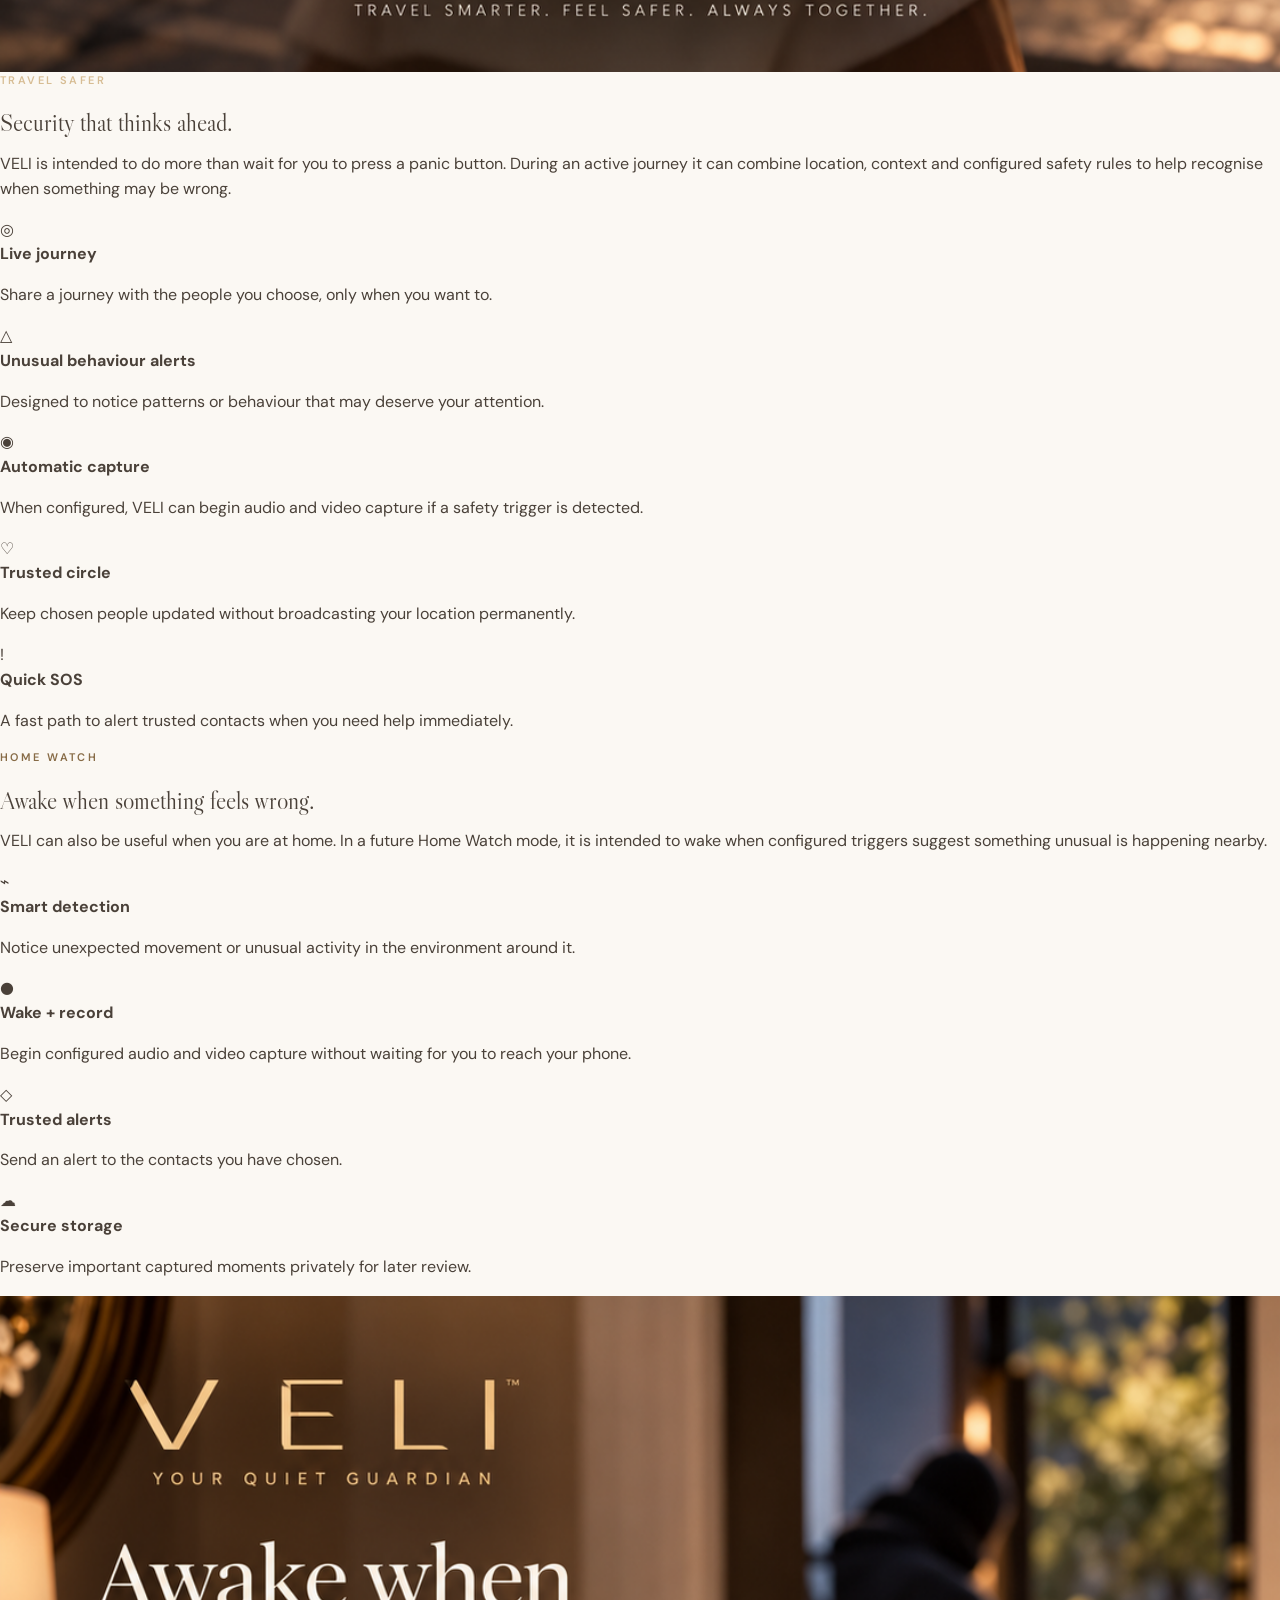
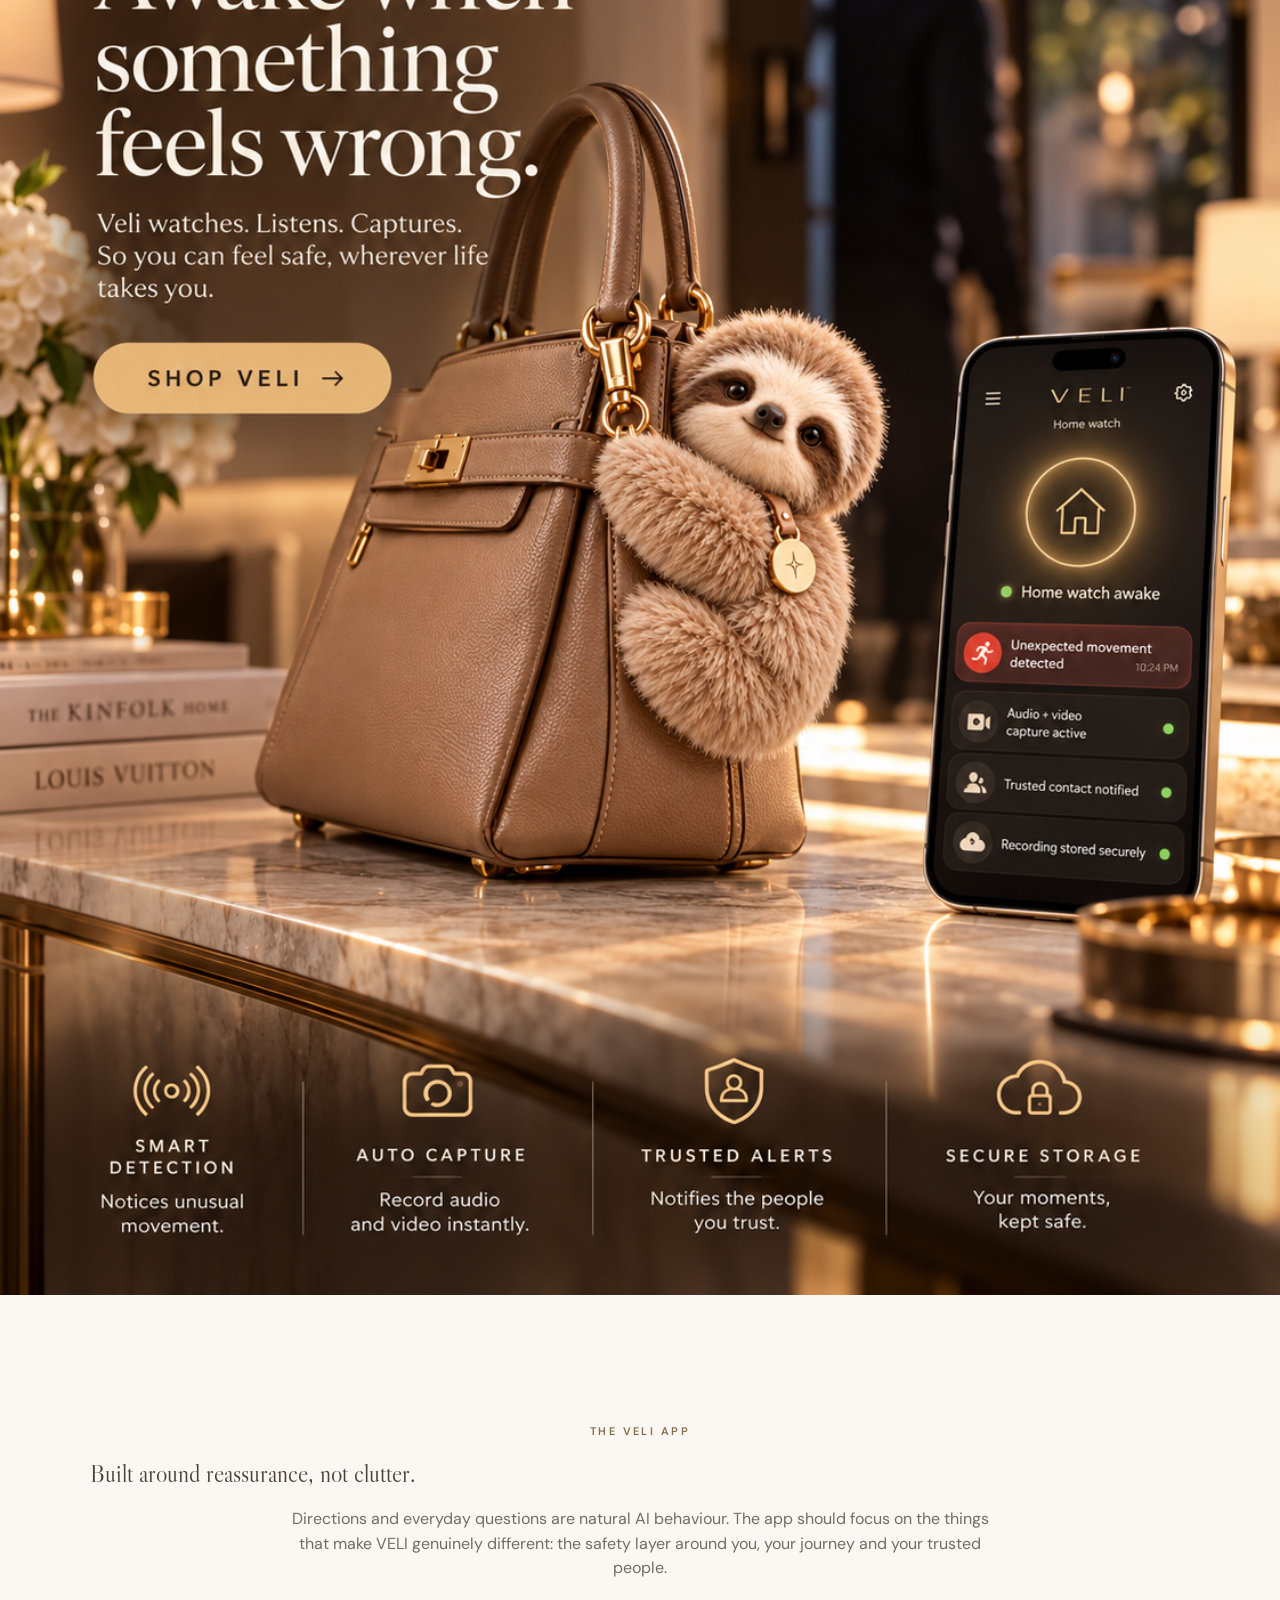
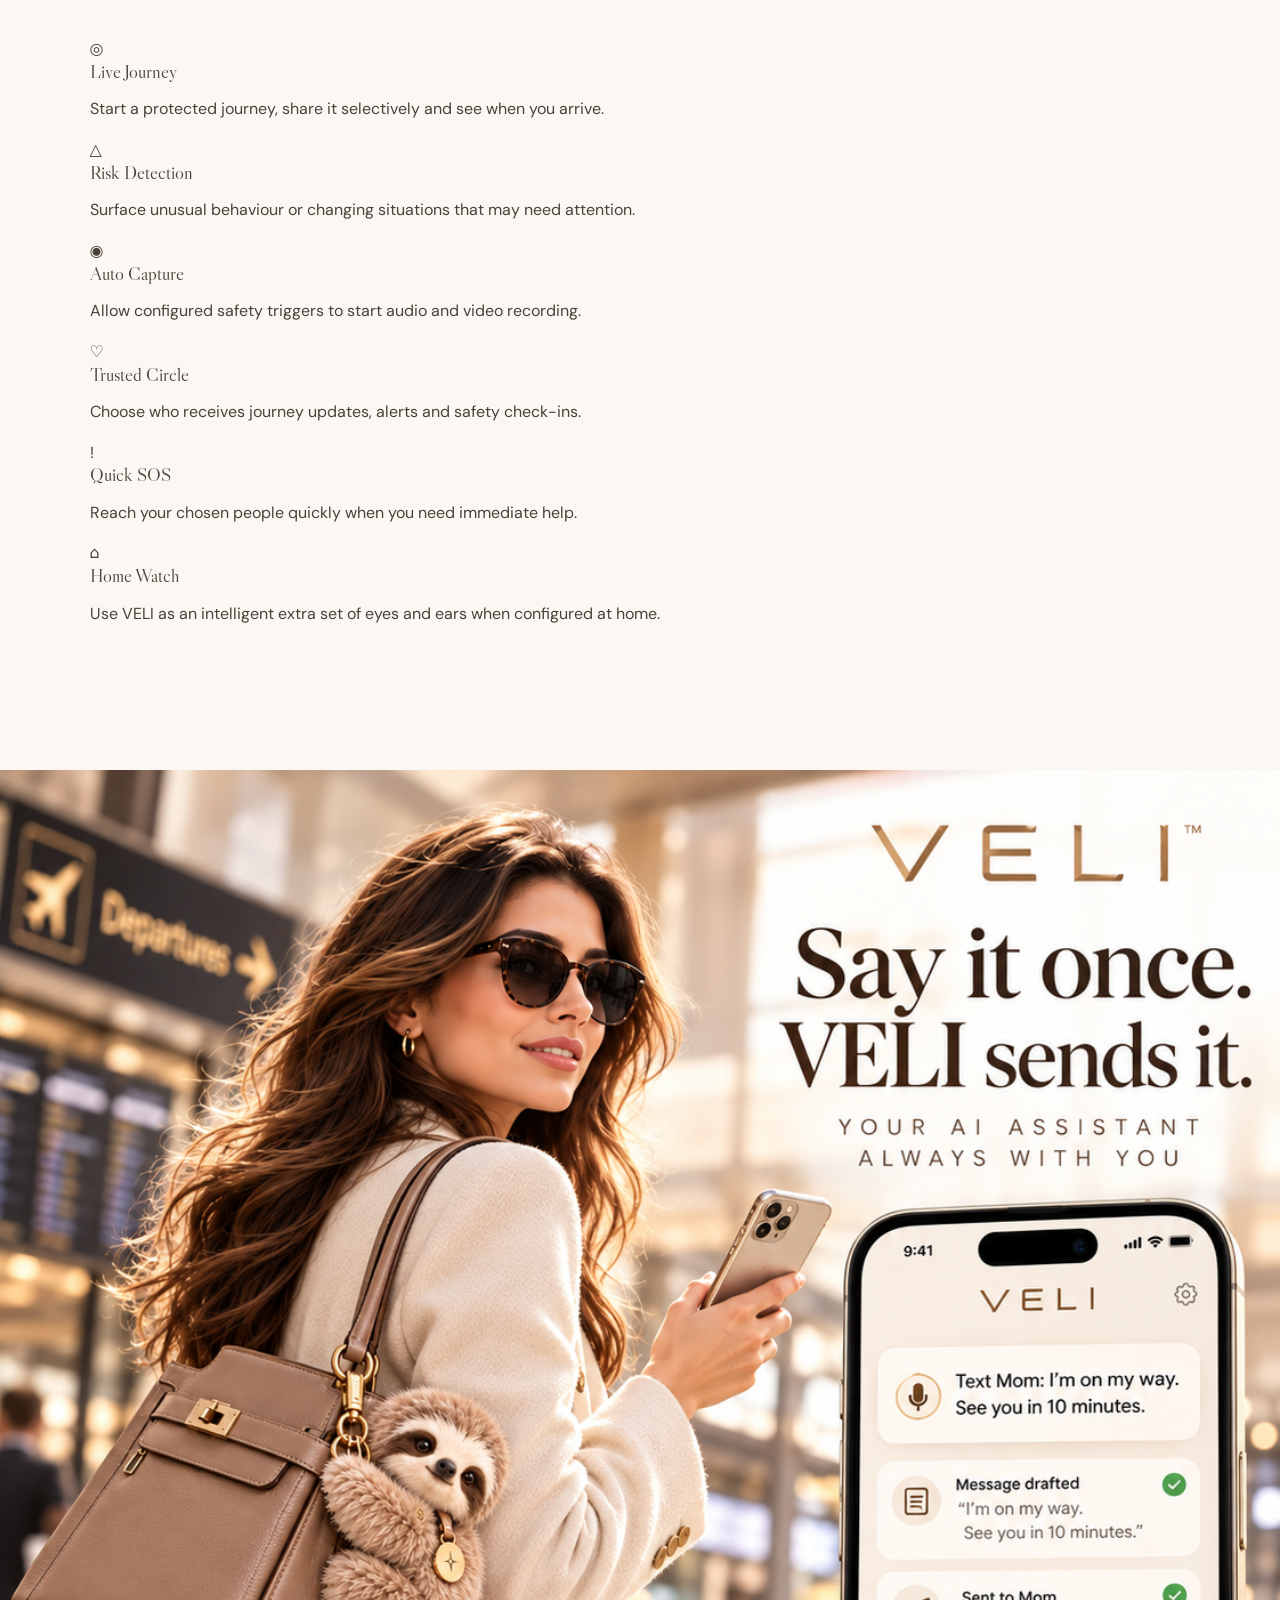
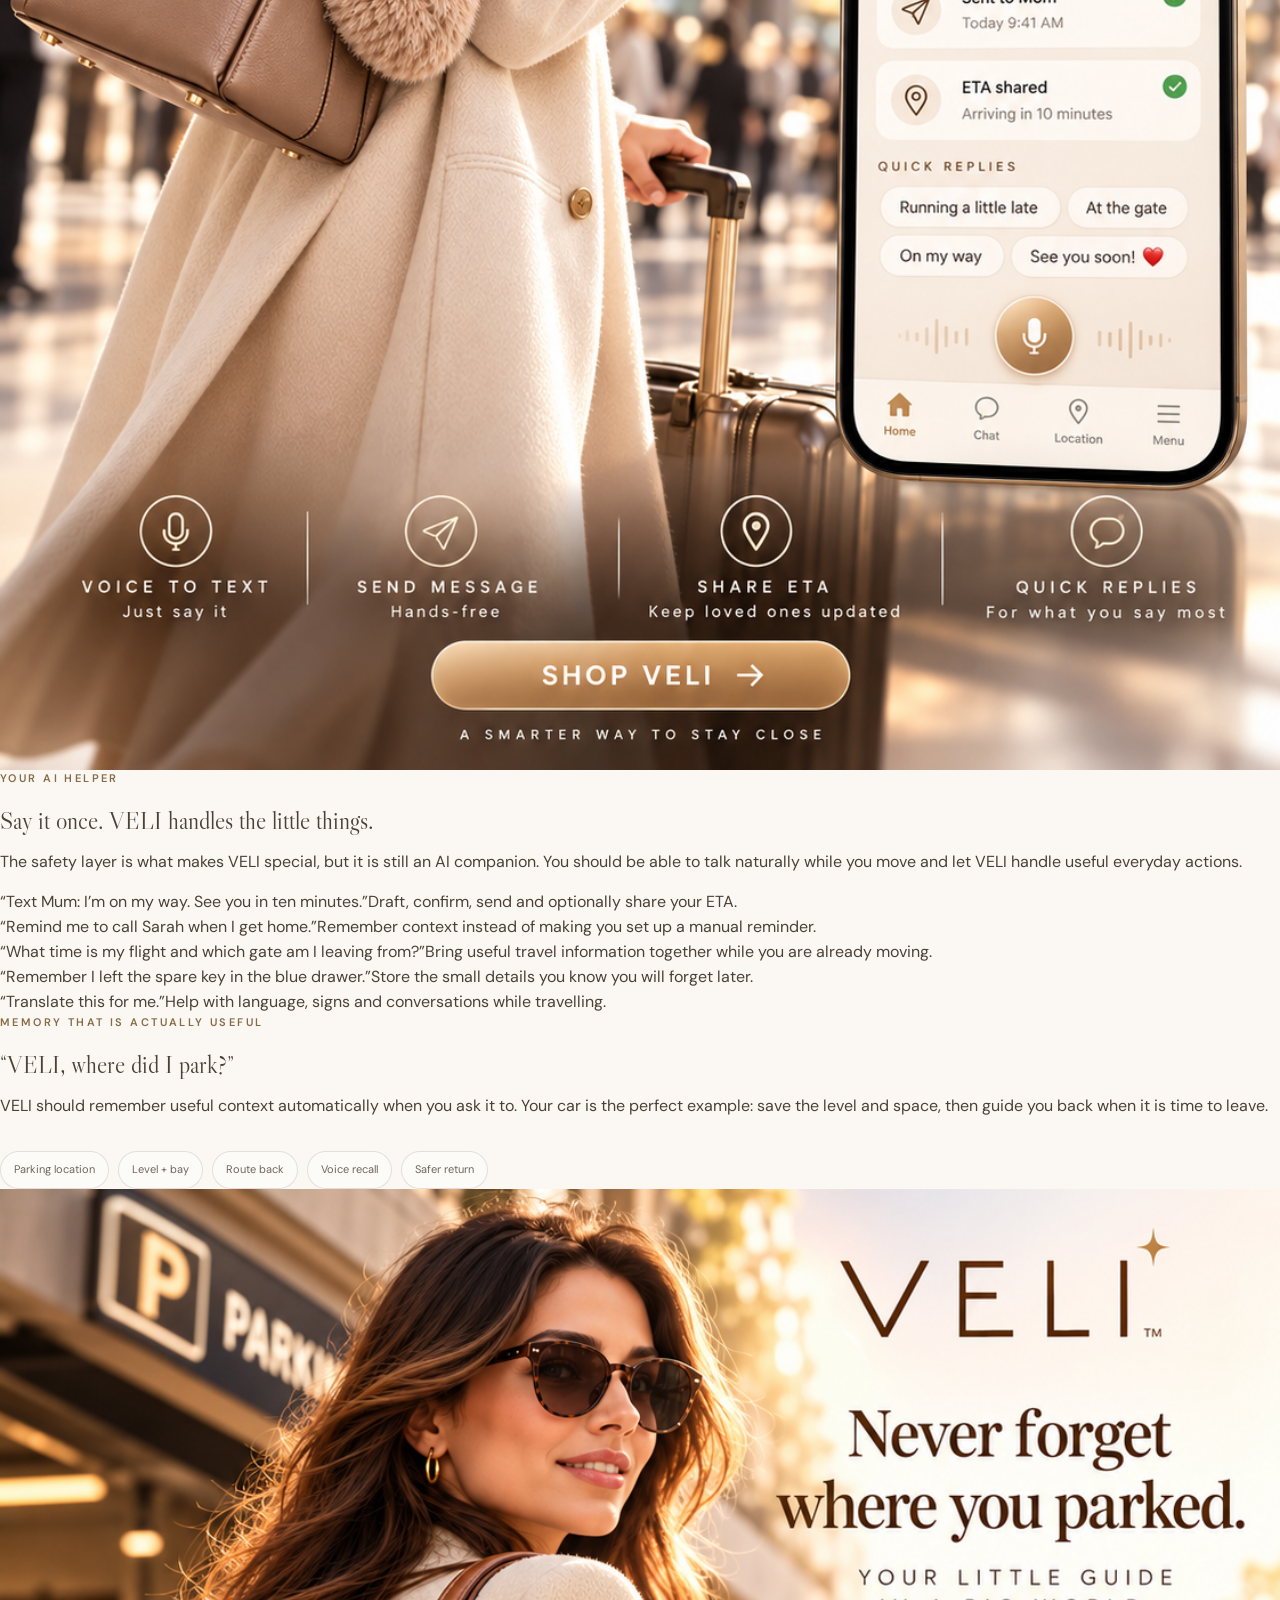
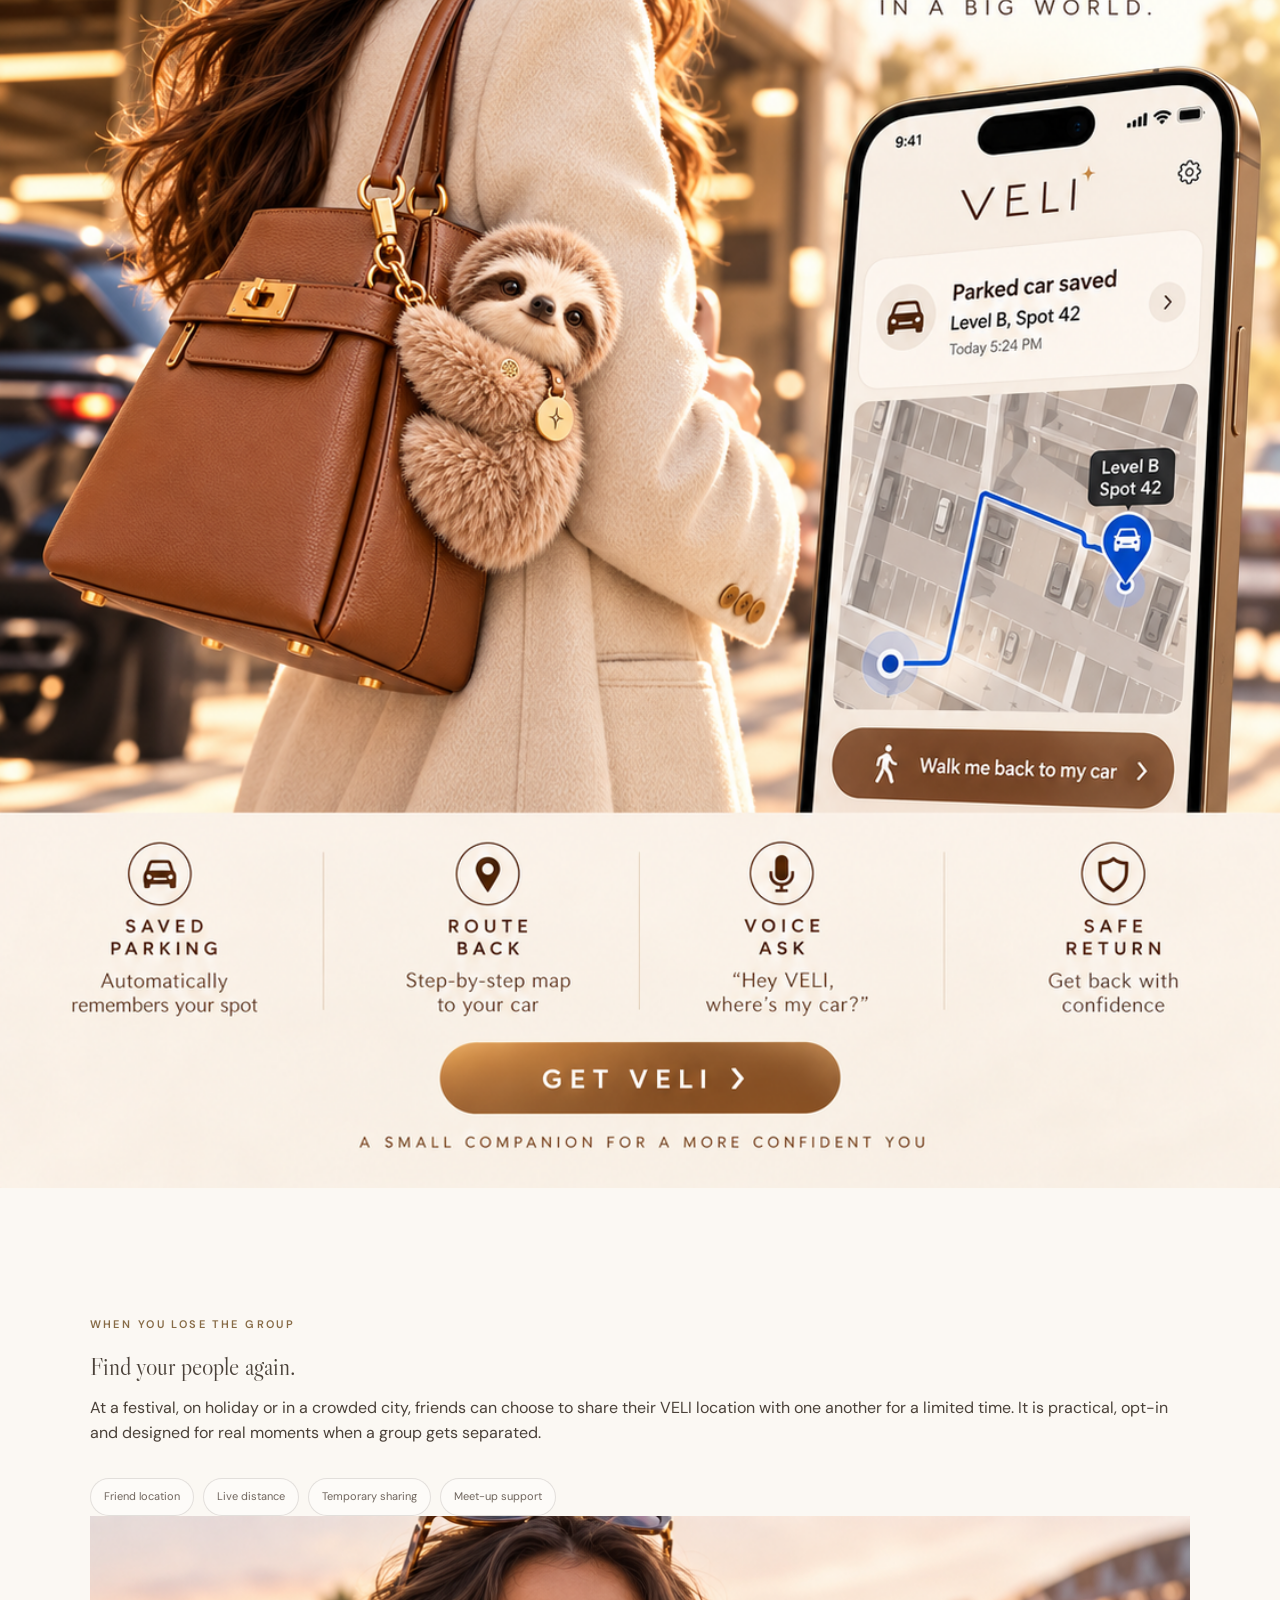
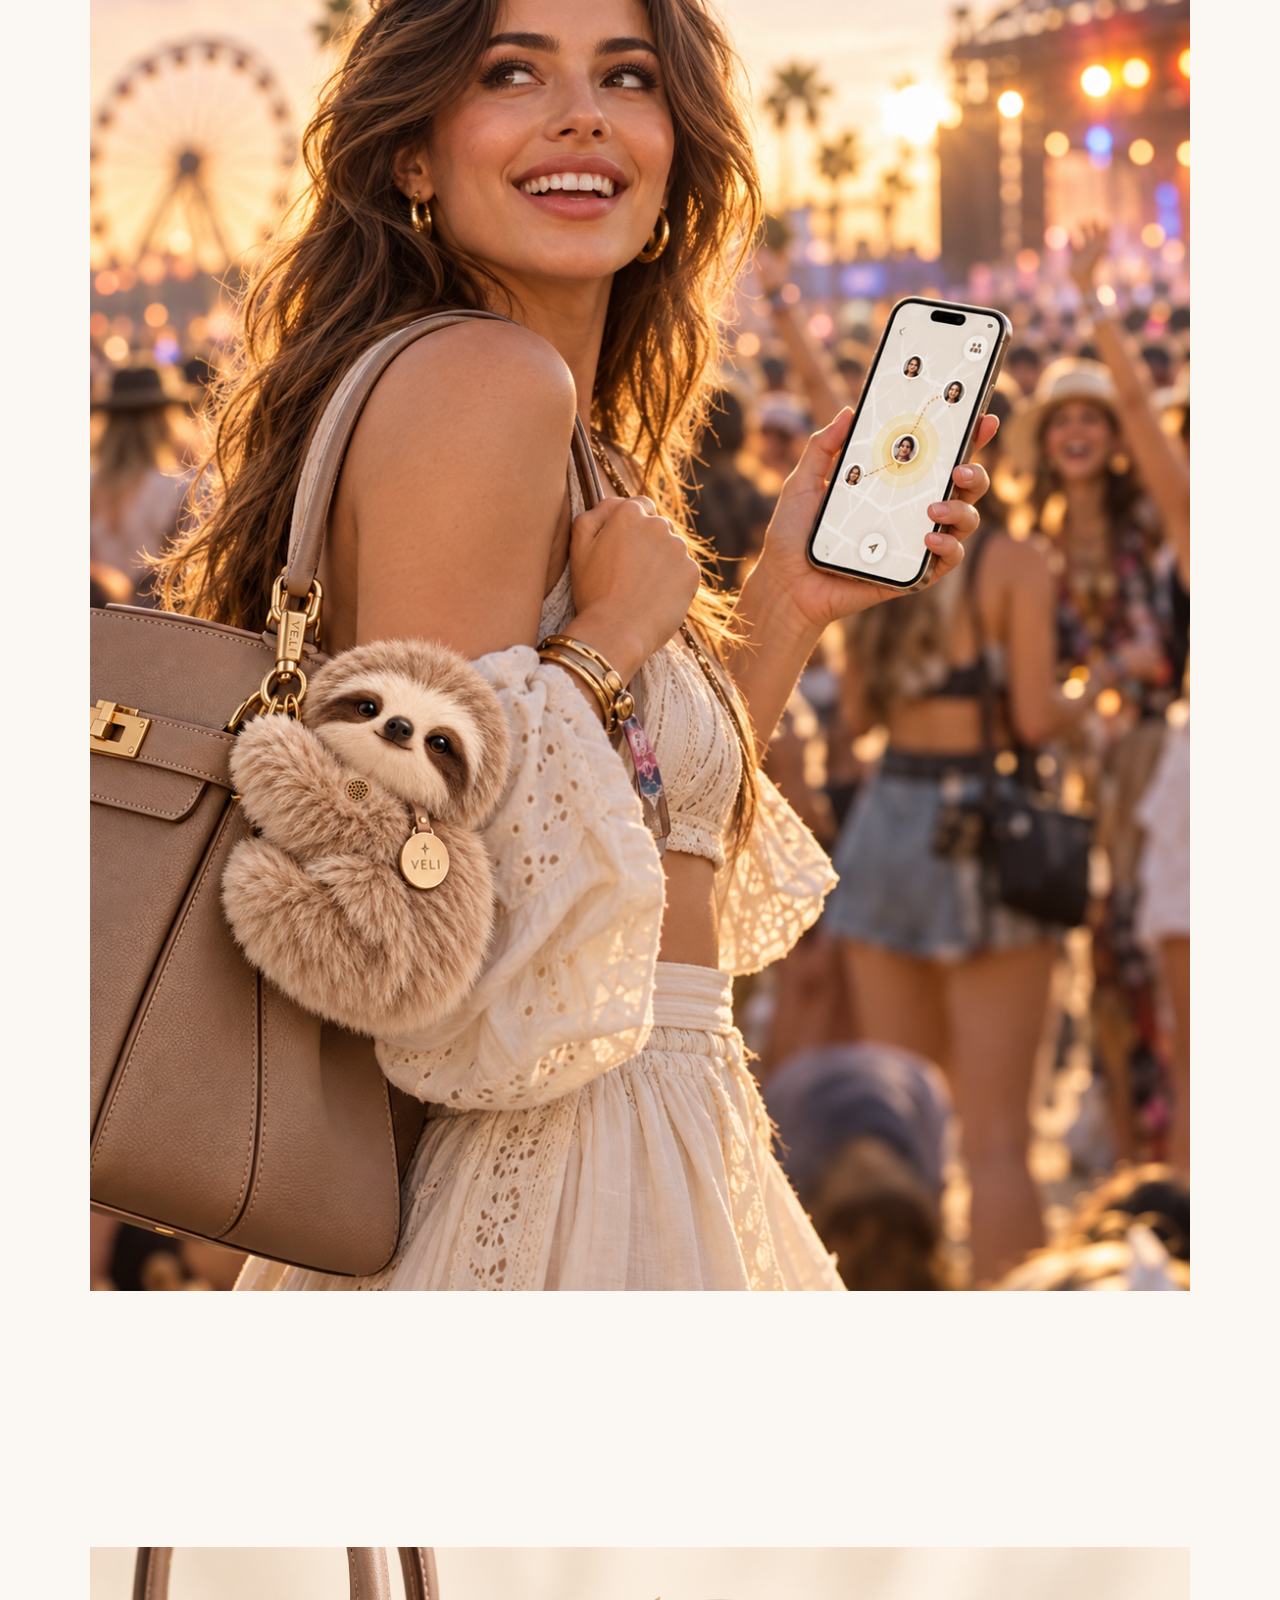
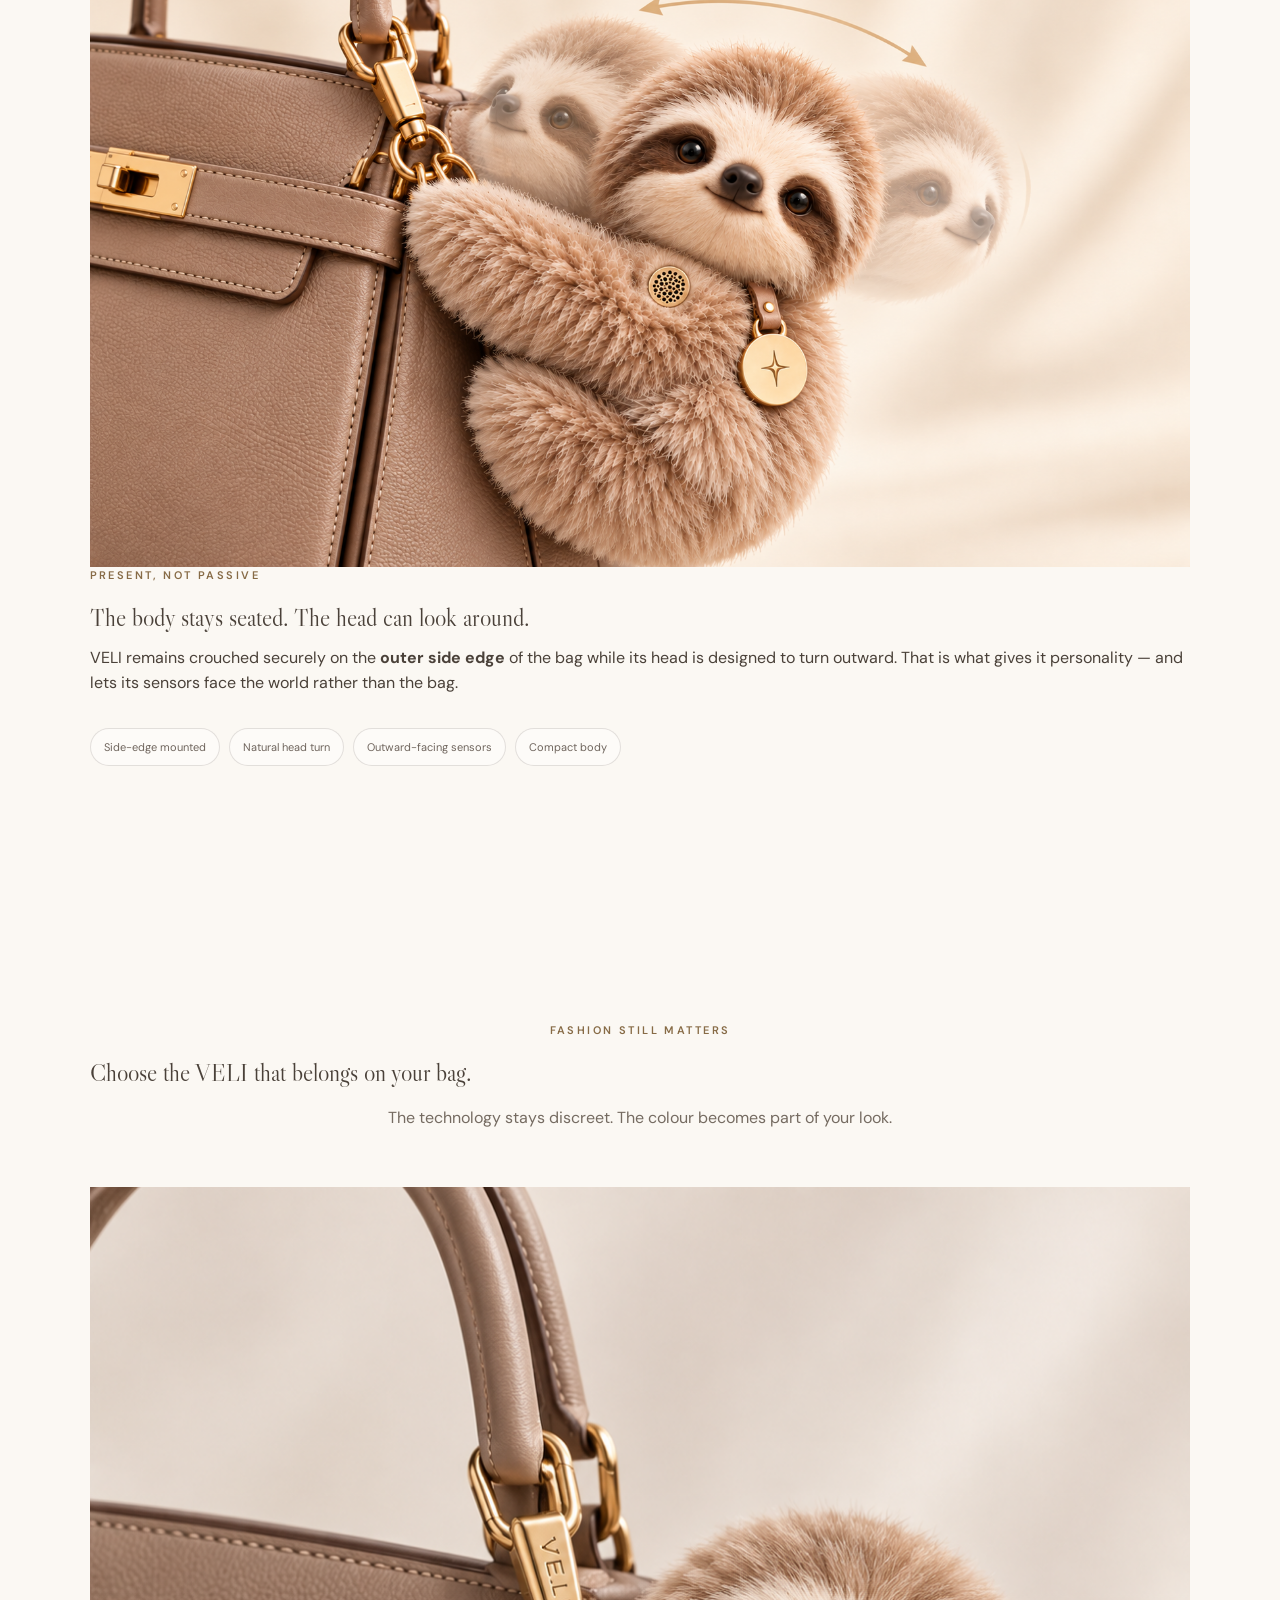
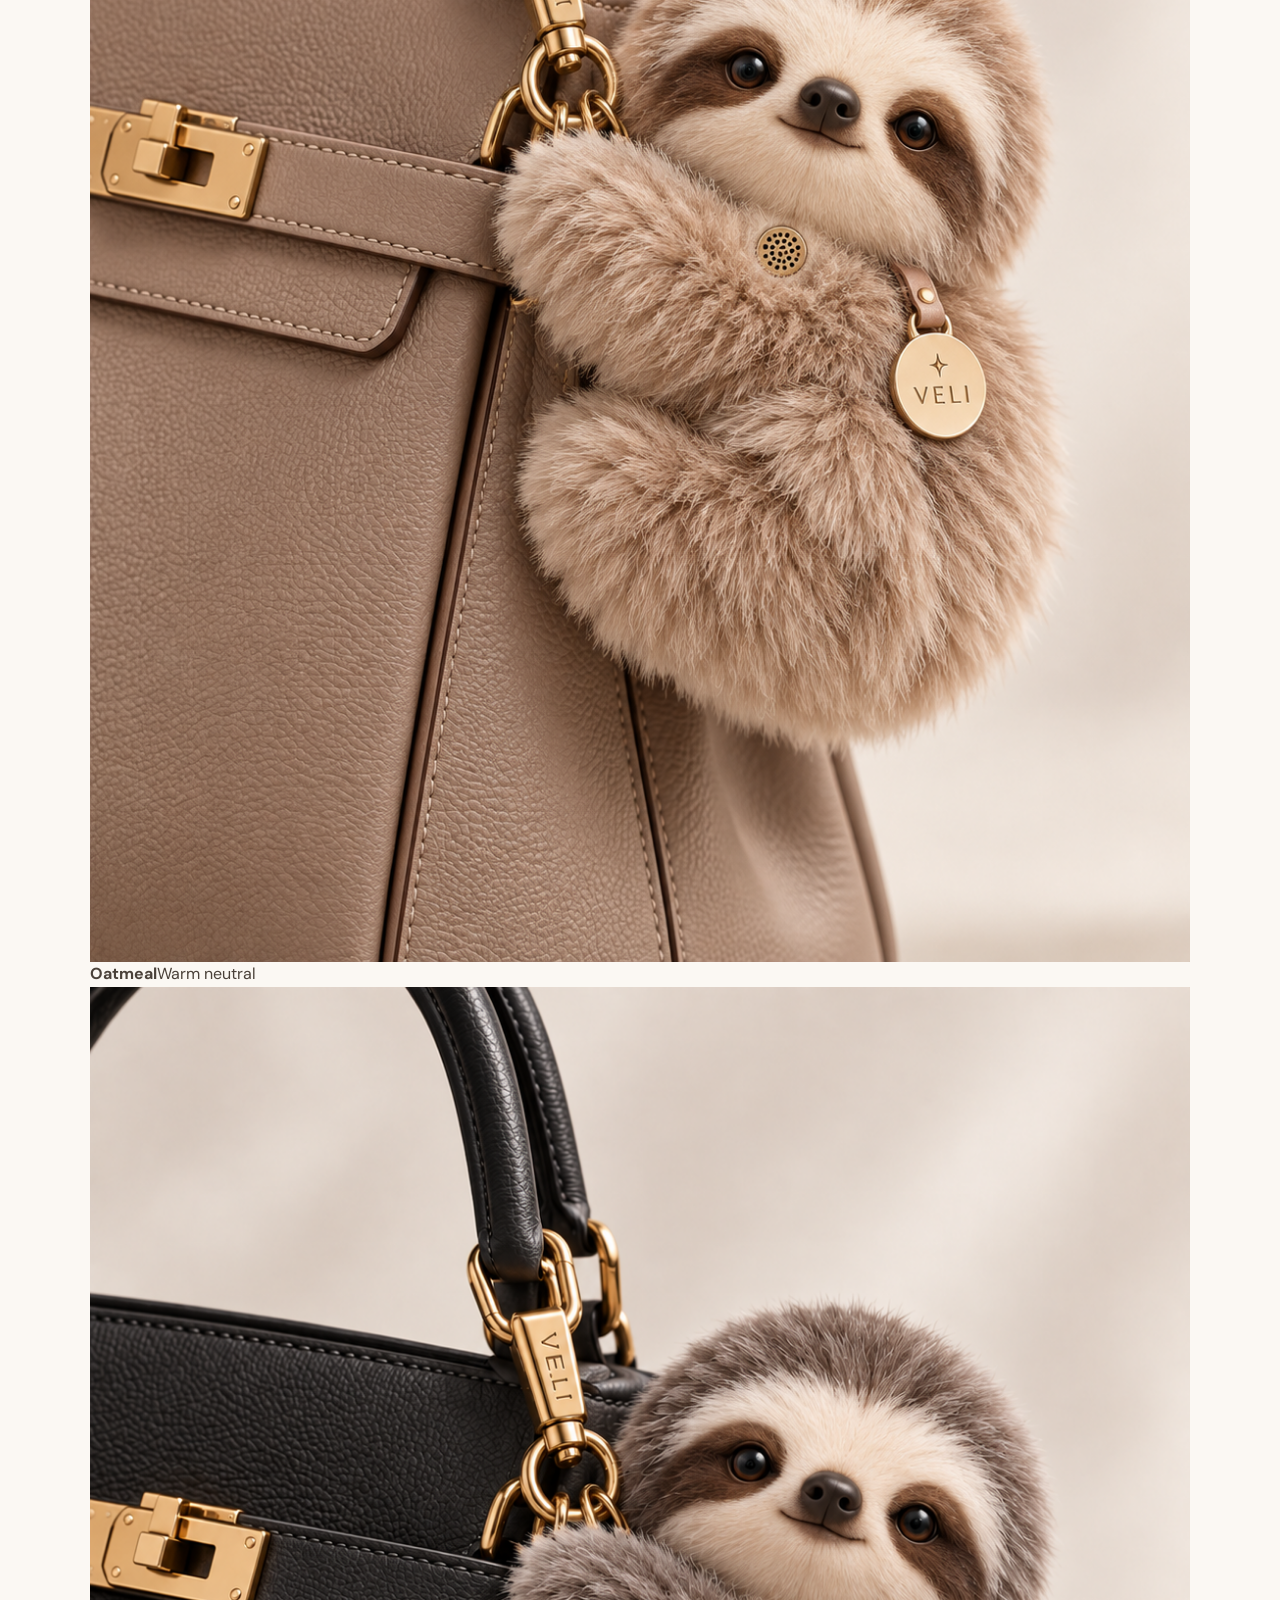
==== commit fc2bb70c: "Rebuild VELI site around safety, AI help and unique imagery" ====
--- a/index.html
+++ b/index.html
@@ -4,8 +4,8 @@
   <meta charset="utf-8" />
   <meta name="viewport" content="width=device-width, initial-scale=1" />
   <meta name="theme-color" content="#f7f2ea" />
-  <meta name="description" content="VELI is a fashion-first AI companion for your bag, combining everyday assistance, location, tracking, notifications, connection and an intelligent safety layer." />
-  <title>VELI — More than a fashion accessory</title>
+  <meta name="description" content="VELI is a fashion-first AI safety companion designed to travel on the side edge of your bag, help with everyday life, watch journeys, detect unusual situations, record when needed and keep trusted people informed." />
+  <title>VELI — Looks like fashion. Thinks like a guardian.</title>
   <link rel="preconnect" href="https://fonts.googleapis.com">
   <link rel="preconnect" href="https://fonts.gstatic.com" crossorigin>
   <link href="https://fonts.googleapis.com/css2?family=DM+Sans:wght@400;500;600&family=Libre+Caslon+Display&display=swap" rel="stylesheet">
@@ -15,11 +15,11 @@
   <header class="site-header" id="top">
     <a class="brand" href="#top" aria-label="VELI home">VELI</a>
     <nav class="desktop-nav" aria-label="Primary navigation">
-      <a href="#fashion">Fashion</a>
-      <a href="#everyday-ai">Everyday AI</a>
-      <a href="#tracking">Tracking</a>
       <a href="#safety">Safety</a>
-      <a href="#connected">Connected</a>
+      <a href="#home-watch">Home watch</a>
+      <a href="#assistant">AI helper</a>
+      <a href="#app">App</a>
+      <a href="#colours">Colours</a>
     </nav>
     <a class="button button-small" href="#waitlist">Join the waitlist</a>
   </header>
@@ -27,233 +27,172 @@
   <main>
     <section class="hero section-pad" aria-labelledby="hero-title">
       <div class="hero-copy reveal">
-        <p class="eyebrow">YOUR EVERYDAY AI COMPANION</p>
+        <p class="eyebrow">A BEAUTIFUL AI SAFETY COMPANION</p>
         <h1 id="hero-title">VELI</h1>
-        <p class="hero-subtitle">More than a fashion accessory.</p>
-        <p class="hero-body">A beautiful AI companion that lives on the side of your bag, helps with everyday life, keeps you connected and adds a quiet layer of reassurance when you want it.</p>
+        <p class="hero-subtitle">Looks like fashion.<br>Thinks like a guardian.</p>
+        <p class="hero-body">VELI lives on the <strong>side edge of your bag</strong>, crouched close like a real sloth on a tree. It helps with everyday life, watches the world around you and is designed to respond when a journey or situation does not feel right.</p>
         <div class="hero-actions">
           <a class="button" href="#waitlist">Join the waitlist <span aria-hidden="true">→</span></a>
-          <a class="button button-ghost" href="#fashion">Explore VELI <span aria-hidden="true">↓</span></a>
+          <a class="button button-ghost" href="#safety">See how VELI helps <span aria-hidden="true">↓</span></a>
         </div>
         <div class="hero-trust" aria-label="VELI highlights">
           <div><span>◇</span><strong>Fashion<br>first</strong></div>
-          <div><span>✦</span><strong>Everyday<br>AI</strong></div>
-          <div><span>◎</span><strong>Connected<br>when you choose</strong></div>
-        </div>
-      </div>
-      <div class="hero-media reveal" aria-label="VELI mounted to the side of a luxury handbag">
-        <img src="./assets/file_000000008b808210b7057088c766718f.png" alt="VELI crouched against the side of a luxury handbag" />
-        <div class="hero-badge"><span class="status-dot"></span> Hugs the side of your bag</div>
-      </div>
-    </section>
-
-    <section class="feature-nav section-pad" aria-label="VELI feature categories">
-      <p class="eyebrow centered">ONE COMPANION. MANY ROLES.</p>
-      <h2>Designed for the way you actually move through life.</h2>
-      <div class="feature-nav-grid">
-        <a href="#fashion"><span>01</span><strong>Fashion</strong><small>Made to belong on your bag.</small></a>
-        <a href="#everyday-ai"><span>02</span><strong>Everyday AI</strong><small>Ask, remember, find and message.</small></a>
-        <a href="#tracking"><span>03</span><strong>Tracking</strong><small>People, places and journeys.</small></a>
-        <a href="#notifications"><span>04</span><strong>Notifications</strong><small>The right update at the right moment.</small></a>
-        <a href="#safety"><span>05</span><strong>Safety</strong><small>A quiet layer in the background.</small></a>
-        <a href="#connected"><span>06</span><strong>Connection</strong><small>Friends and trusted people, together.</small></a>
-      </div>
-    </section>
-
-    <section class="story-block story-light" id="fashion">
-      <div class="story-image reveal">
-        <img src="./assets/file_00000000663c824386e371e22a296aa8.png" alt="Oatmeal VELI styled with a taupe luxury handbag" />
-      </div>
-      <div class="story-copy reveal">
-        <p class="eyebrow">FASHION FIRST</p>
-        <h2>It should look like it belongs there.</h2>
-        <p class="story-lead">VELI begins as an accessory you would actually want on your bag. Soft, tactile and deliberately compact, it crouches against the side like a sloth hugging a tree rather than dangling from the front.</p>
-        <div class="story-points">
-          <span>Compact side-mounted form</span><span>Luxury neutral colourways</span><span>Soft-touch finish</span><span>Discreet technology</span>
-        </div>
-      </div>
-    </section>
-
-    <section class="story-block story-reverse story-paper" id="movement">
-      <div class="story-image reveal">
-        <img src="./assets/file_000000005a8481f4b663d25a7a531f18.png" alt="VELI head movement while its body stays securely mounted to the side of a handbag" />
-      </div>
-      <div class="story-copy reveal">
-        <p class="eyebrow">ALIVE WITH PERSONALITY</p>
-        <h2>Its body stays put. Its attention can move.</h2>
-        <p class="story-lead">VELI is designed to remain securely crouched against your bag while its head turns outward, helping it feel present rather than passive.</p>
-        <div class="story-points">
-          <span>Natural head movement</span><span>Outward-facing view</span><span>Hands-free presence</span><span>Designed for the side of the bag</span>
-        </div>
-      </div>
-    </section>
-
-    <section class="story-block story-dark" id="notifications">
-      <div class="story-image reveal">
-        <img src="./assets/file_00000000f130820a8943fc8034490c32.png" alt="VELI app showing location, check-ins, voice notes and notifications" />
-      </div>
-      <div class="story-copy reveal">
-        <p class="eyebrow light">NOTIFICATIONS THAT MEAN SOMETHING</p>
-        <h2>Your day, surfaced at the right moment.</h2>
-        <p class="story-lead">VELI can bring together useful updates without turning your day into a stream of noise: reminders, check-ins, arrival confirmations, voice notes and the things you asked it to remember.</p>
-        <div class="story-points">
-          <span>Arrival notifications</span><span>Check-in reminders</span><span>Voice notes</span><span>Important updates</span>
-        </div>
-      </div>
-    </section>
-
-    <section class="story-block story-reverse story-light" id="everyday-ai">
-      <div class="story-image reveal">
-        <img src="./assets/file_0000000092c8820aad4e8547f9525c50.png" alt="Person using VELI voice assistance while moving through the city" />
-      </div>
-      <div class="story-copy reveal">
-        <p class="eyebrow">TALK WHILE YOU MOVE</p>
-        <h2>Ask VELI instead of stopping to type.</h2>
-        <p class="story-lead">Send a quick message, save a reminder, ask a question or leave a voice note while your phone stays in your hand or your bag.</p>
-        <div class="story-points">
-          <span>Voice requests</span><span>Quick texts</span><span>Reminders</span><span>Hands-free help</span>
-        </div>
-      </div>
-    </section>
-
-    <section class="story-block story-paper">
-      <div class="story-image reveal">
-        <img src="./assets/file_0000000064a481f4b57b548077e00b6f.png" alt="VELI app helping locate a nearby ATM" />
-      </div>
-      <div class="story-copy reveal">
-        <p class="eyebrow">FIND WHAT YOU NEED</p>
-        <h2>“Where’s the nearest ATM?”</h2>
-        <p class="story-lead">VELI is designed to turn practical questions into useful answers on the move — from the nearest cash machine or pharmacy to coffee, transport and directions.</p>
-        <div class="story-points">
-          <span>Nearby places</span><span>Directions</span><span>Local essentials</span><span>On-the-go answers</span>
-        </div>
-      </div>
-    </section>
-
-    <section class="story-block story-reverse story-sand" id="tracking">
-      <div class="story-image reveal">
+          <div><span>◉</span><strong>Safety<br>aware</strong></div>
+          <div><span>✦</span><strong>Everyday<br>AI help</strong></div>
+        </div>
+      </div>
+      <div class="hero-media reveal" aria-label="VELI mounted to the side edge of a luxury handbag">
+        <img src="./assets/file_000000008b808210b7057088c766718f.png" alt="VELI crouched securely on the side edge of a luxury handbag" />
+        <div class="hero-badge"><span class="status-dot"></span> Always seated on the side edge</div>
+      </div>
+    </section>
+
+    <section class="manifesto section-pad" aria-labelledby="manifesto-title">
+      <p class="eyebrow centered">SAFETY WITHOUT LOOKING LIKE SAFETY EQUIPMENT</p>
+      <h2 id="manifesto-title">One companion. Three layers of reassurance.</h2>
+      <p class="section-intro">VELI is designed around the moments that matter most: travelling alone, noticing when something changes, and making it easier to get help without needing to stop and manage your phone.</p>
+      <div class="manifesto-grid">
+        <article><span>01</span><h3>Before</h3><p>Safer journey support, live journey sharing and a trusted circle that can stay informed.</p></article>
+        <article><span>02</span><h3>During</h3><p>Unusual-behaviour awareness, fast SOS and automatic audio or video capture when configured to do so.</p></article>
+        <article><span>03</span><h3>After</h3><p>Securely stored context, alerts and recordings designed to preserve what happened when it matters.</p></article>
+      </div>
+    </section>
+
+    <section class="editorial-section editorial-dark" id="safety">
+      <div class="editorial-media reveal">
+        <img src="./assets/file_0000000048408210b65a1e0037614ba5.png" alt="VELI security concept showing live journey, unusual behaviour alerts, automatic capture and trusted circle updates" />
+      </div>
+      <div class="editorial-copy reveal">
+        <p class="eyebrow light">TRAVEL SAFER</p>
+        <h2>Security that thinks ahead.</h2>
+        <p class="lead">VELI is intended to do more than wait for you to press a panic button. During an active journey it can combine location, context and configured safety rules to help recognise when something may be wrong.</p>
+        <div class="feature-list">
+          <div><span>◎</span><div><strong>Live journey</strong><p>Share a journey with the people you choose, only when you want to.</p></div></div>
+          <div><span>△</span><div><strong>Unusual behaviour alerts</strong><p>Designed to notice patterns or behaviour that may deserve your attention.</p></div></div>
+          <div><span>◉</span><div><strong>Automatic capture</strong><p>When configured, VELI can begin audio and video capture if a safety trigger is detected.</p></div></div>
+          <div><span>♡</span><div><strong>Trusted circle</strong><p>Keep chosen people updated without broadcasting your location permanently.</p></div></div>
+          <div><span>!</span><div><strong>Quick SOS</strong><p>A fast path to alert trusted contacts when you need help immediately.</p></div></div>
+        </div>
+      </div>
+    </section>
+
+    <section class="editorial-section editorial-light" id="home-watch">
+      <div class="editorial-copy reveal">
+        <p class="eyebrow">HOME WATCH</p>
+        <h2>Awake when something feels wrong.</h2>
+        <p class="lead">VELI can also be useful when you are at home. In a future Home Watch mode, it is intended to wake when configured triggers suggest something unusual is happening nearby.</p>
+        <div class="feature-list compact">
+          <div><span>⌁</span><div><strong>Smart detection</strong><p>Notice unexpected movement or unusual activity in the environment around it.</p></div></div>
+          <div><span>●</span><div><strong>Wake + record</strong><p>Begin configured audio and video capture without waiting for you to reach your phone.</p></div></div>
+          <div><span>◇</span><div><strong>Trusted alerts</strong><p>Send an alert to the contacts you have chosen.</p></div></div>
+          <div><span>☁</span><div><strong>Secure storage</strong><p>Preserve important captured moments privately for later review.</p></div></div>
+        </div>
+      </div>
+      <div class="editorial-media reveal">
+        <img src="./assets/file_00000000b41482108979e85395084ec1.png" alt="VELI Home Watch concept with smart detection, automatic recording, trusted alerts and secure storage" />
+      </div>
+    </section>
+
+    <section class="app-principles section-pad" id="app">
+      <div class="app-principles-head">
+        <p class="eyebrow centered">THE VELI APP</p>
+        <h2>Built around reassurance, not clutter.</h2>
+        <p class="section-intro">Directions and everyday questions are natural AI behaviour. The app should focus on the things that make VELI genuinely different: the safety layer around you, your journey and your trusted people.</p>
+      </div>
+      <div class="app-grid">
+        <article><span class="app-icon">◎</span><h3>Live Journey</h3><p>Start a protected journey, share it selectively and see when you arrive.</p></article>
+        <article><span class="app-icon">△</span><h3>Risk Detection</h3><p>Surface unusual behaviour or changing situations that may need attention.</p></article>
+        <article><span class="app-icon">◉</span><h3>Auto Capture</h3><p>Allow configured safety triggers to start audio and video recording.</p></article>
+        <article><span class="app-icon">♡</span><h3>Trusted Circle</h3><p>Choose who receives journey updates, alerts and safety check-ins.</p></article>
+        <article><span class="app-icon">!</span><h3>Quick SOS</h3><p>Reach your chosen people quickly when you need immediate help.</p></article>
+        <article><span class="app-icon">⌂</span><h3>Home Watch</h3><p>Use VELI as an intelligent extra set of eyes and ears when configured at home.</p></article>
+      </div>
+    </section>
+
+    <section class="editorial-section editorial-sand" id="assistant">
+      <div class="editorial-media reveal">
+        <img src="./assets/file_00000000a374820ab6fd1da9d2aaf44d.png" alt="VELI AI helper composing and sending a message to Mum while travelling" />
+      </div>
+      <div class="editorial-copy reveal">
+        <p class="eyebrow">YOUR AI HELPER</p>
+        <h2>Say it once. VELI handles the little things.</h2>
+        <p class="lead">The safety layer is what makes VELI special, but it is still an AI companion. You should be able to talk naturally while you move and let VELI handle useful everyday actions.</p>
+        <div class="helper-examples">
+          <div><q>Text Mum: I’m on my way. See you in ten minutes.</q><span>Draft, confirm, send and optionally share your ETA.</span></div>
+          <div><q>Remind me to call Sarah when I get home.</q><span>Remember context instead of making you set up a manual reminder.</span></div>
+          <div><q>What time is my flight and which gate am I leaving from?</q><span>Bring useful travel information together while you are already moving.</span></div>
+          <div><q>Remember I left the spare key in the blue drawer.</q><span>Store the small details you know you will forget later.</span></div>
+          <div><q>Translate this for me.</q><span>Help with language, signs and conversations while travelling.</span></div>
+        </div>
+      </div>
+    </section>
+
+    <section class="editorial-section editorial-light">
+      <div class="editorial-copy reveal">
+        <p class="eyebrow">MEMORY THAT IS ACTUALLY USEFUL</p>
+        <h2>“VELI, where did I park?”</h2>
+        <p class="lead">VELI should remember useful context automatically when you ask it to. Your car is the perfect example: save the level and space, then guide you back when it is time to leave.</p>
+        <div class="story-points wide-points">
+          <span>Parking location</span><span>Level + bay</span><span>Route back</span><span>Voice recall</span><span>Safer return</span>
+        </div>
+      </div>
+      <div class="editorial-media reveal">
+        <img src="./assets/file_00000000bd0c82468db5e44bcdd0e789.png" alt="VELI remembering a parked car and showing the route back to it" />
+      </div>
+    </section>
+
+    <section class="social-section section-pad" id="connected">
+      <div class="social-copy reveal">
+        <p class="eyebrow">WHEN YOU LOSE THE GROUP</p>
+        <h2>Find your people again.</h2>
+        <p>At a festival, on holiday or in a crowded city, friends can choose to share their VELI location with one another for a limited time. It is practical, opt-in and designed for real moments when a group gets separated.</p>
+        <div class="story-points wide-points"><span>Friend location</span><span>Live distance</span><span>Temporary sharing</span><span>Meet-up support</span></div>
+      </div>
+      <div class="social-media reveal">
         <img src="./assets/file_000000003904820ab79498b503b8615e.png" alt="Festival-goer using VELI to find friends in a crowd" />
       </div>
-      <div class="story-copy reveal">
-        <p class="eyebrow">FIND YOUR PEOPLE</p>
-        <h2>Lost at a festival? Not for long.</h2>
-        <p class="story-lead">When everyone gets separated, VELI can help you see the friends who have chosen to share their location with you and make meeting back up simple.</p>
-        <div class="story-points">
-          <span>Friend location sharing</span><span>Live distance</span><span>Busy-event meet-ups</span><span>Opt-in visibility</span>
-        </div>
-      </div>
-    </section>
-
-    <section class="story-block story-dark">
-      <div class="story-image reveal">
-        <img src="./assets/file_00000000e60081f4a62a09177e301330.png" alt="VELI live location feature being used at night" />
-      </div>
-      <div class="story-copy reveal">
-        <p class="eyebrow light">LIVE LOCATION</p>
-        <h2>Share the journey, not your whole life.</h2>
-        <p class="story-lead">Choose when live location starts, who can see it and when it ends. VELI is designed around intentional sharing, not permanent tracking.</p>
-        <div class="story-points">
-          <span>Journey sharing</span><span>Trusted circle</span><span>Time-limited tracking</span><span>Private by choice</span>
-        </div>
-      </div>
-    </section>
-
-    <section class="story-block story-reverse story-night" id="safety">
-      <div class="story-image reveal">
-        <img src="./assets/file_00000000000c82468b58aa9fab787696.png" alt="Woman using VELI during an evening journey" />
-      </div>
-      <div class="story-copy reveal">
-        <p class="eyebrow light">A QUIET SAFETY LAYER</p>
-        <h2>When the night keeps going.</h2>
-        <p class="story-lead">Start a Walk Home journey and VELI is designed to keep your route, check-in timer and trusted people together in one calm experience.</p>
-        <div class="story-points">
-          <span>Walk Home mode</span><span>Timed check-ins</span><span>Trusted contacts</span><span>Arrival confirmation</span>
-        </div>
-      </div>
-    </section>
-
-    <section class="story-block story-paper">
-      <div class="story-image reveal">
-        <img src="./assets/file_000000004c74821082663689a417a42c.png" alt="VELI live video and audio capture concept" />
-      </div>
-      <div class="story-copy reveal">
-        <p class="eyebrow">SEE. HEAR. CAPTURE.</p>
-        <h2>Context when you decide it matters.</h2>
-        <p class="story-lead">VELI is intended to support discreet audio and visual capture when activated, giving you a simple way to record what is happening around you.</p>
-        <div class="story-points">
-          <span>Video capture</span><span>Audio capture</span><span>Voice notes</span><span>User-controlled activation</span>
-        </div>
-      </div>
-    </section>
-
-    <section class="story-block story-reverse story-light">
-      <div class="story-image reveal">
-        <img src="./assets/file_00000000232c81f4991e9ca9f729b8da.png" alt="VELI remembering where a car was parked" />
-      </div>
-      <div class="story-copy reveal">
-        <p class="eyebrow">MEMORY FOR REAL LIFE</p>
-        <h2>“Where did I park?” Already remembered.</h2>
-        <p class="story-lead">VELI can remember useful context you ask it to keep — like where the car is, what you needed to pick up or the detail you did not want to forget.</p>
-        <div class="story-points">
-          <span>Parking memory</span><span>Saved reminders</span><span>Useful context</span><span>Everyday recall</span>
-        </div>
-      </div>
-    </section>
-
-    <section class="story-block story-sand">
-      <div class="story-image reveal">
-        <img src="./assets/file_000000008594820a8bd193039831792c.png" alt="Traveller using VELI for airport navigation" />
-      </div>
-      <div class="story-copy reveal">
-        <p class="eyebrow">TRAVEL WITH LESS FRICTION</p>
-        <h2>Gate, platform, route — VELI can help you get there.</h2>
-        <p class="story-lead">Use VELI for directions and travel guidance when you are moving through an unfamiliar airport, station or city.</p>
-        <div class="story-points">
-          <span>Gate guidance</span><span>Route help</span><span>Travel reminders</span><span>Nearby essentials</span>
-        </div>
-      </div>
-    </section>
-
-    <section class="story-block story-reverse story-paper" id="connected">
-      <div class="story-image reveal">
-        <img src="./assets/file_000000009768820a8f668dd6c9588dd6.png" alt="Two friends connecting their VELI companions" />
-      </div>
-      <div class="story-copy reveal">
-        <p class="eyebrow">VELI TO VELI</p>
-        <h2>Your circle can feel closer.</h2>
-        <p class="story-lead">Friends can connect their VELIs for easier meet-ups and optional location sharing, while trusted people can receive the updates you choose to send.</p>
-        <div class="story-points">
-          <span>Friend connections</span><span>Trusted circle</span><span>Shared meet-ups</span><span>Permission-based location</span>
-        </div>
-      </div>
-    </section>
-
-    <section class="design-section section-pad">
-      <p class="eyebrow centered">MADE TO BELONG ON YOUR BAG</p>
-      <h2>Choose a VELI that feels like yours.</h2>
-      <p class="section-intro">A palette inspired by leather goods and everyday fashion rather than novelty electronics.</p>
-      <div class="colour-row" aria-label="VELI colourways">
-        <div><i style="--colour:#b49b7d"></i><strong>Oatmeal</strong><span>soft warm neutral</span></div>
-        <div><i style="--colour:#57524d"></i><strong>Charcoal</strong><span>deep modern grey</span></div>
-        <div><i style="--colour:#9b6840"></i><strong>Caramel</strong><span>rich warm brown</span></div>
-        <div><i style="--colour:#e3d9c9"></i><strong>Ivory</strong><span>clean soft cream</span></div>
-        <div><i style="--colour:#70473d"></i><strong>Mocha</strong><span>dark chocolate tone</span></div>
-      </div>
-    </section>
-
-    <section class="promise section-pad">
-      <div class="promise-card reveal">
+    </section>
+
+    <section class="movement-section section-pad">
+      <div class="movement-media reveal">
+        <img src="./assets/file_000000005a8481f4b663d25a7a531f18.png" alt="VELI demonstrating natural head movement while remaining attached to the side edge of a handbag" />
+      </div>
+      <div class="movement-copy reveal">
+        <p class="eyebrow">PRESENT, NOT PASSIVE</p>
+        <h2>The body stays seated. The head can look around.</h2>
+        <p>VELI remains crouched securely on the <strong>outer side edge</strong> of the bag while its head is designed to turn outward. That is what gives it personality — and lets its sensors face the world rather than the bag.</p>
+        <div class="story-points wide-points"><span>Side-edge mounted</span><span>Natural head turn</span><span>Outward-facing sensors</span><span>Compact body</span></div>
+      </div>
+    </section>
+
+    <section class="colour-section section-pad" id="colours" aria-labelledby="colours-title">
+      <p class="eyebrow centered">FASHION STILL MATTERS</p>
+      <h2 id="colours-title">Choose the VELI that belongs on your bag.</h2>
+      <p class="section-intro">The technology stays discreet. The colour becomes part of your look.</p>
+      <div class="colour-gallery">
+        <article class="colour-card reveal"><img src="./assets/file_00000000663c824386e371e22a296aa8.png" alt="Oatmeal VELI colourway"><div><strong>Oatmeal</strong><span>Warm neutral</span></div></article>
+        <article class="colour-card reveal"><img src="./assets/file_00000000bd70821085f1beed29aef3bd.png" alt="Charcoal VELI colourway"><div><strong>Charcoal</strong><span>Deep modern grey</span></div></article>
+        <article class="colour-card reveal"><img src="./assets/file_00000000e97c820aba631242bbbde8e9.png" alt="Caramel VELI colourway"><div><strong>Caramel</strong><span>Rich warm brown</span></div></article>
+        <article class="colour-card reveal"><img src="./assets/file_00000000ef8c820ab9a671037bcfcf9e.png" alt="Ivory VELI colourway"><div><strong>Ivory</strong><span>Soft cream</span></div></article>
+        <article class="colour-card reveal"><img src="./assets/file_00000000fc588210ad04d555e8298e17.png" alt="Mocha VELI colourway"><div><strong>Mocha</strong><span>Dark chocolate</span></div></article>
+      </div>
+    </section>
+
+    <section class="closing-section section-pad">
+      <div class="closing-card reveal">
         <p class="eyebrow centered">THE IDEA BEHIND VELI</p>
-        <h2>Useful enough to change your day.<br><em>Beautiful enough to become part of it.</em></h2>
-        <p>VELI is not a security gadget disguised as an accessory. It is a fashion-first AI companion with everyday intelligence, connection, tracking and a safety layer built quietly into the same experience.</p>
-      </div>
-    </section>
-
-    <section class="waitlist waitlist-clean" id="waitlist">
+        <h2>Something you want to carry.<br><em>Something designed to look out for you.</em></h2>
+        <p>VELI is not meant to feel like an alarm hanging from your bag. It is a beautiful AI companion first — with personal safety, awareness, memory and communication built quietly underneath.</p>
+        <div class="closing-tags"><span>Travel safety</span><span>Automatic capture</span><span>Home watch</span><span>Trusted circle</span><span>Everyday AI</span></div>
+      </div>
+    </section>
+
+    <section class="waitlist" id="waitlist">
+      <div class="waitlist-image"><img src="./assets/file_00000000fba081f48929a2a37616507e.png" alt="VELI lifestyle concept" /></div>
       <div class="waitlist-copy">
         <p class="eyebrow">BE FIRST TO MEET VELI</p>
         <h2>Join the VELI waitlist.</h2>
-        <p>Get launch updates, early access and first notice when reservations open.</p>
+        <p>Get product updates, early access and first notice when reservations open.</p>
         <form id="waitlistForm" class="waitlist-form" novalidate>
           <label class="sr-only" for="email">Email address</label>
           <div class="form-row">
@@ -267,19 +206,17 @@
         </form>
         <div class="waitlist-benefits"><span>✓ Early access</span><span>✓ Product updates</span><span>✓ First reservation notice</span></div>
       </div>
-      <div class="waitlist-words" aria-hidden="true">
-        <span>FASHION</span><span>AI</span><span>LOCATION</span><span>VOICE</span><span>MEMORY</span><span>CONNECTION</span>
-      </div>
+      <div class="script-note">Style.<br>Intelligence.<br>Peace of mind. ♡</div>
     </section>
   </main>
 
   <footer class="footer">
-    <div><a class="brand" href="#top">VELI</a><p>A fashion-first AI companion.</p></div>
-    <div class="footer-links"><a href="#fashion">Fashion</a><a href="#everyday-ai">Everyday AI</a><a href="#tracking">Tracking</a><a href="#safety">Safety</a><a href="#waitlist">Waitlist</a><a href="mailto:hello@meetveli.ai">Contact</a></div>
-    <p class="fineprint">VELI is an upcoming product concept. Features shown describe the intended product experience and may evolve through engineering, testing and certification.</p>
+    <div><a class="brand" href="#top">VELI</a><p>Your AI safety companion.</p></div>
+    <div class="footer-links"><a href="#safety">Safety</a><a href="#home-watch">Home watch</a><a href="#assistant">AI helper</a><a href="#colours">Colours</a><a href="#waitlist">Waitlist</a></div>
+    <p class="fineprint">VELI is an upcoming product concept. Features shown describe the intended product experience and may evolve through engineering, testing, privacy review and certification.</p>
     <p class="copyright">© <span id="year"></span> VELI. All rights reserved.</p>
   </footer>
 
   <script src="./script.js" defer></script>
 </body>
-</html>
+</html>
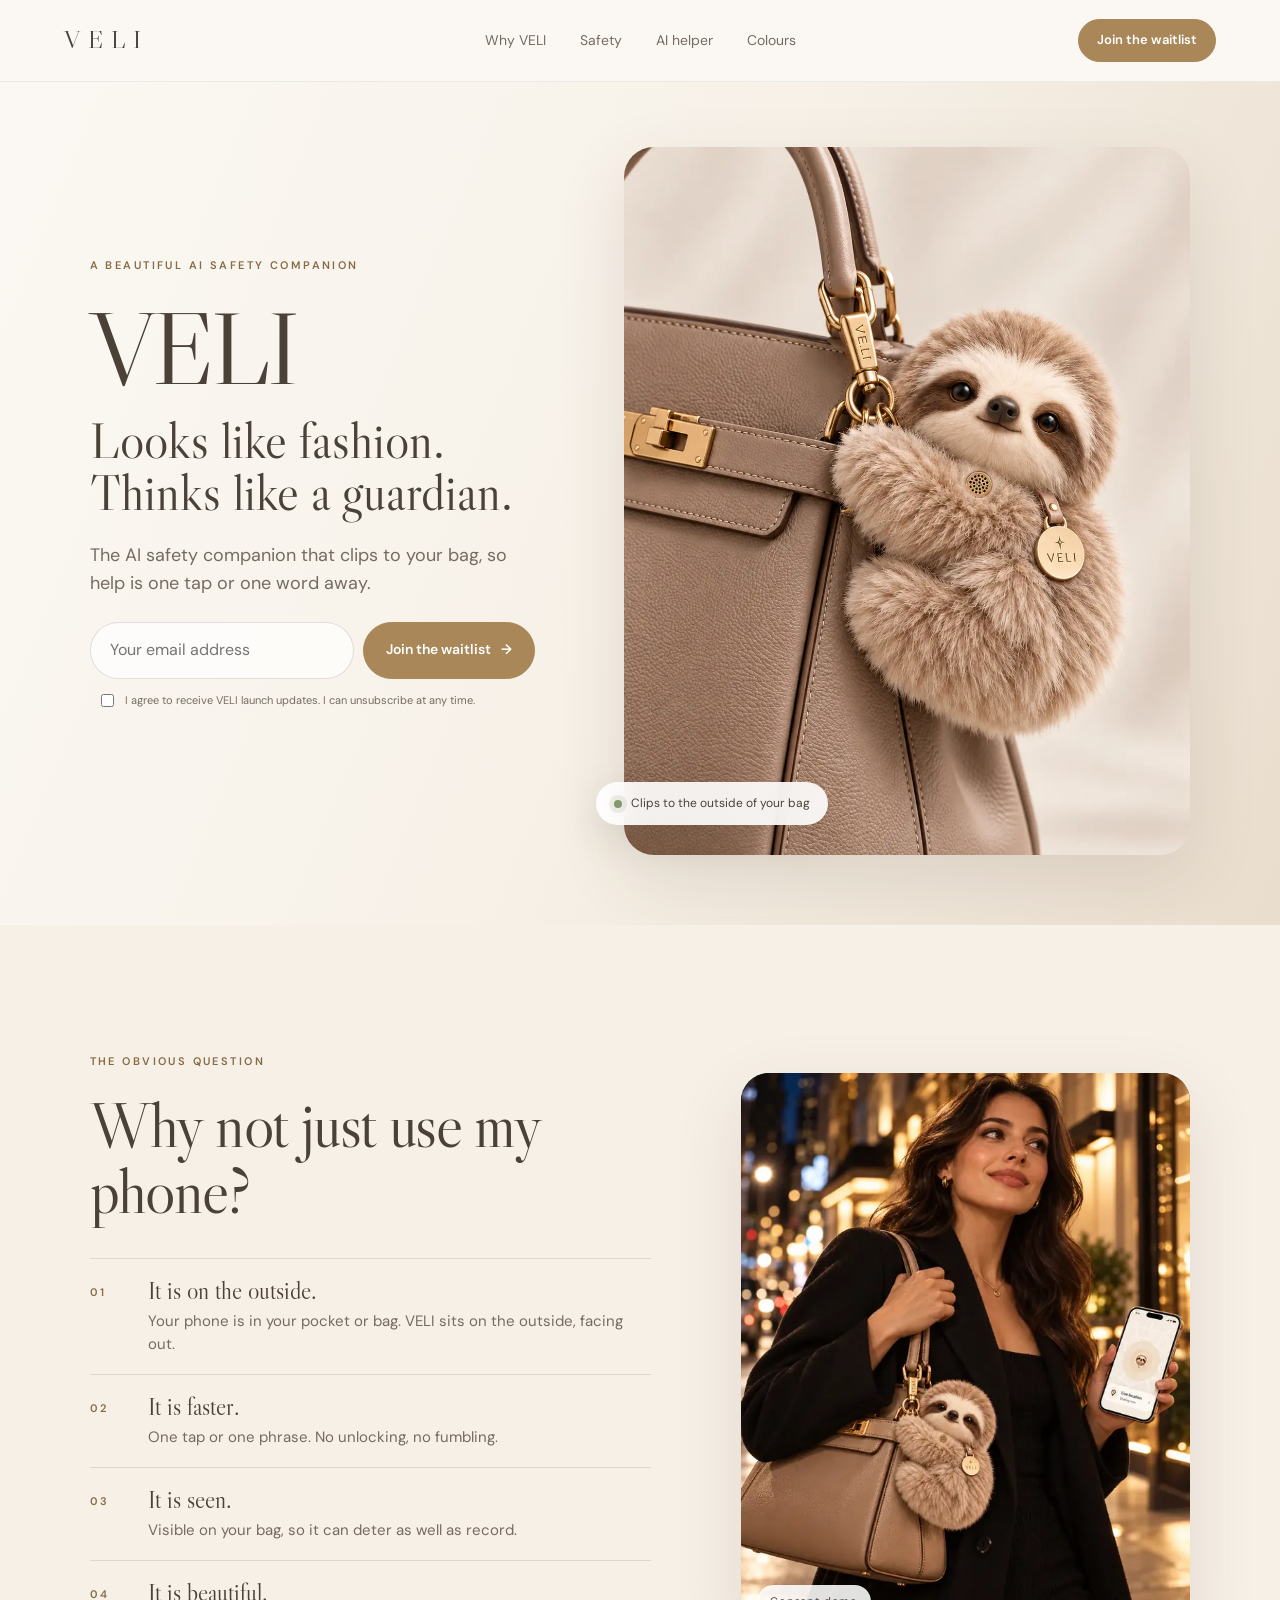
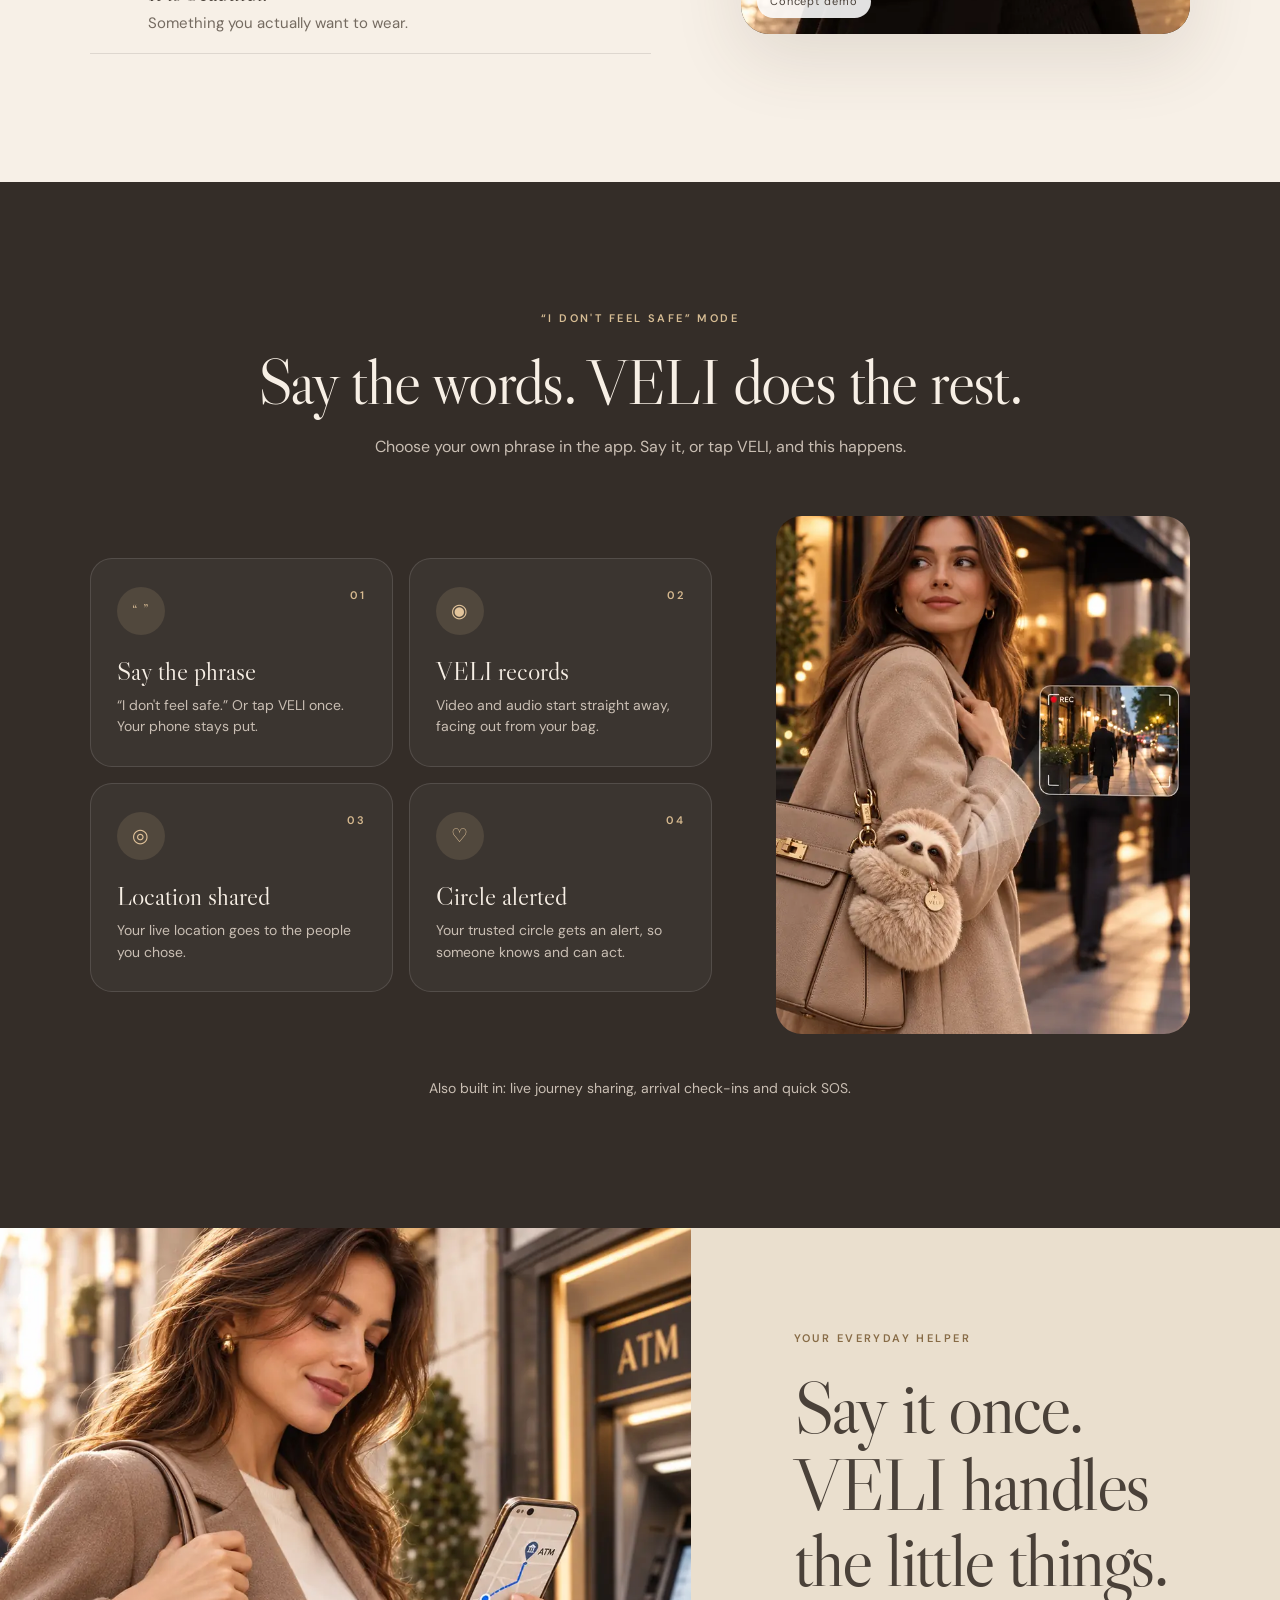
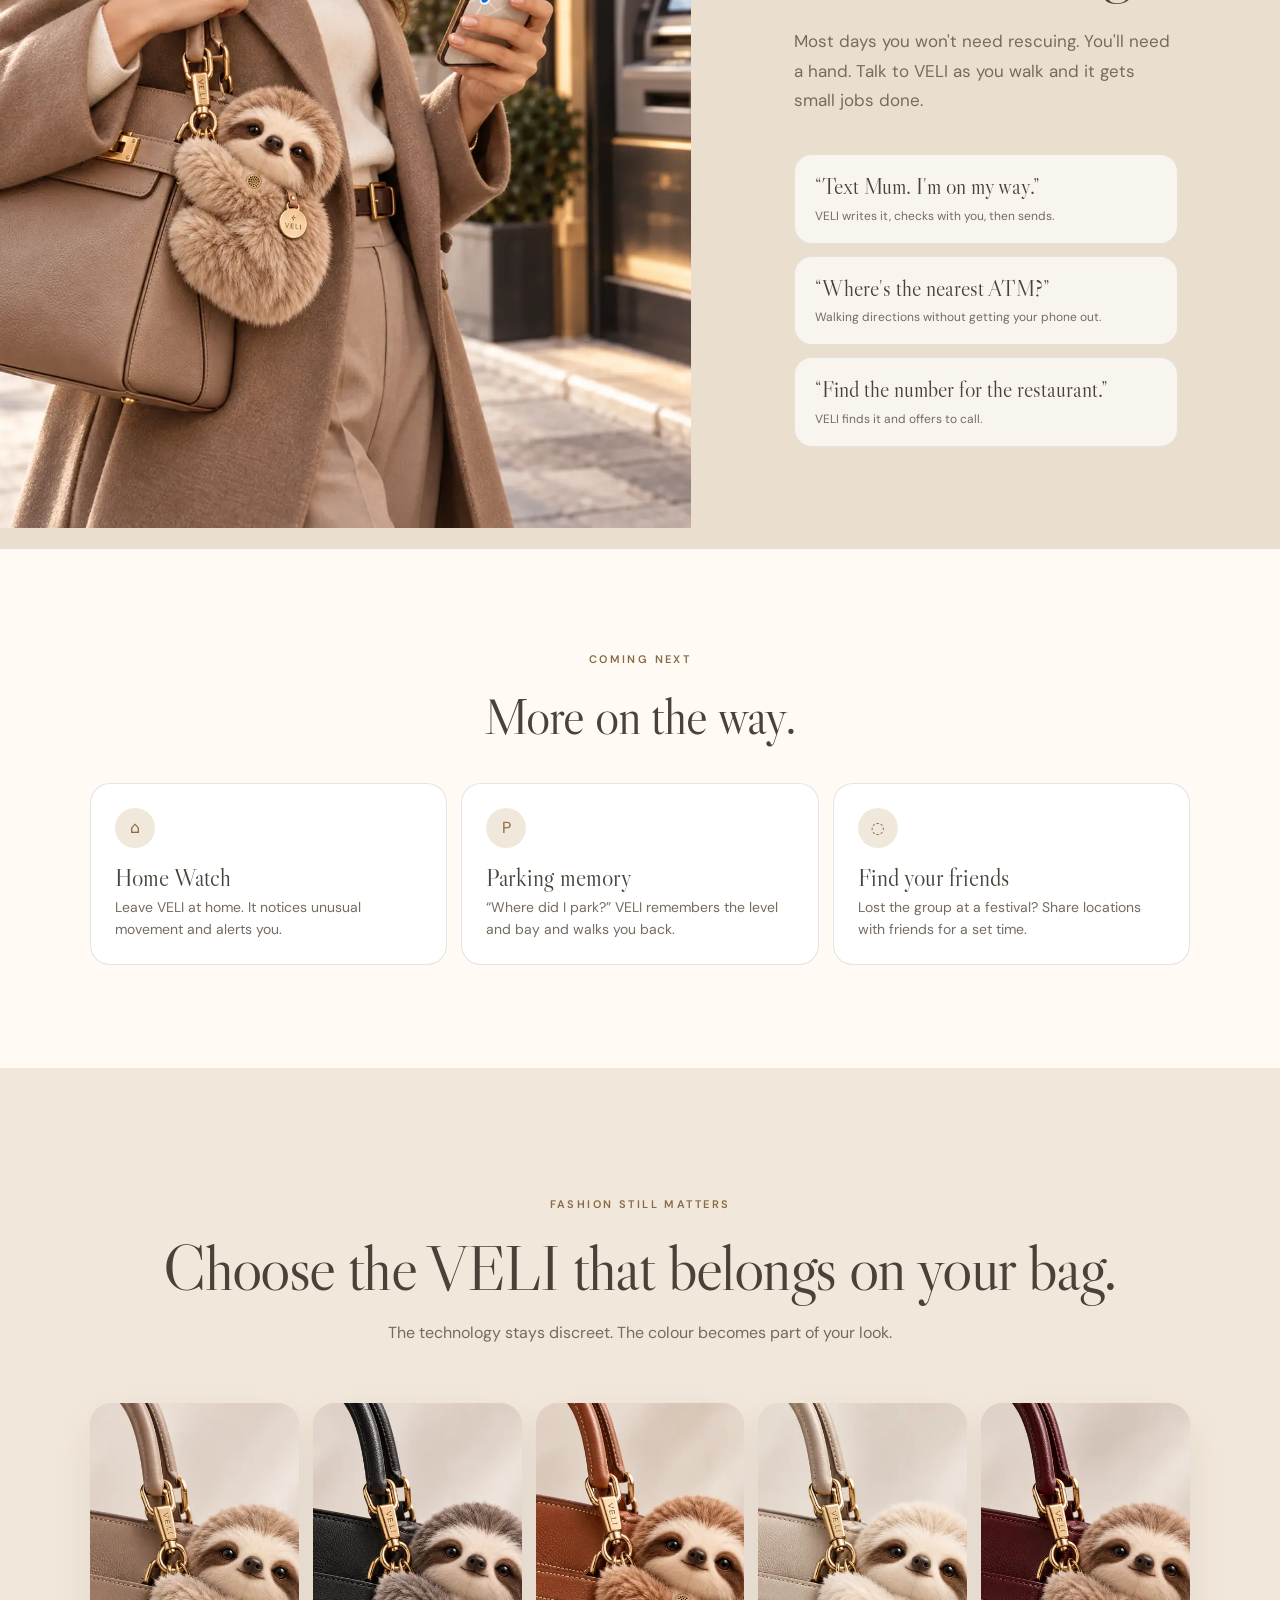
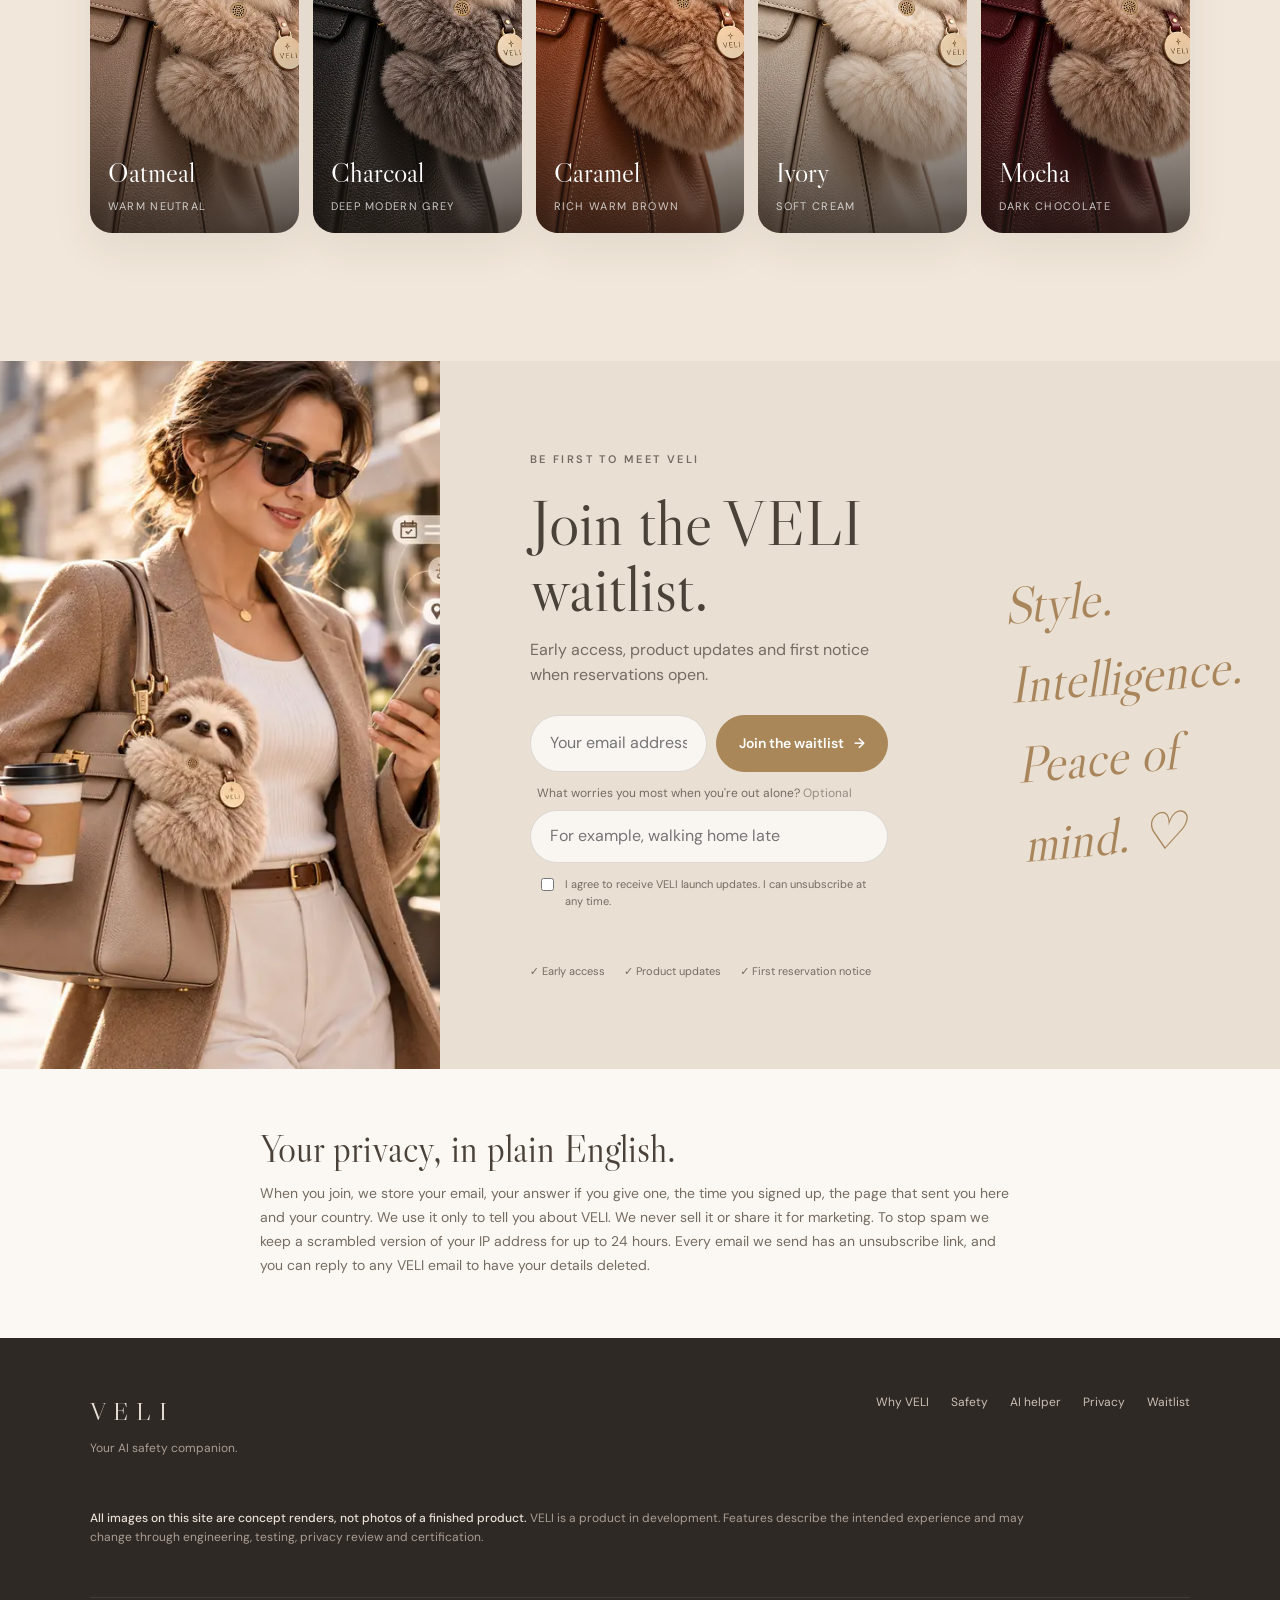
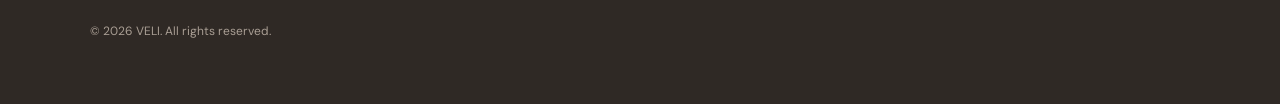
==== commit 2bf2ed96: "Focus VELI site on waitlist signups - Hero: new subline and an email form above the fold on mobile -" ====
--- a/index.html
+++ b/index.html
@@ -4,21 +4,44 @@
   <meta charset="utf-8" />
   <meta name="viewport" content="width=device-width, initial-scale=1" />
   <meta name="theme-color" content="#f7f2ea" />
-  <meta name="description" content="VELI is a fashion-first AI safety companion designed to travel on the side edge of your bag, help with everyday life, watch journeys, detect unusual situations, record when needed and keep trusted people informed." />
-  <title>VELI — Looks like fashion. Thinks like a guardian.</title>
+  <title>VELI. Looks like fashion. Thinks like a guardian.</title>
+  <meta name="description" content="VELI is the AI safety companion that clips to your bag. One tap or one word and it records, shares your live location and alerts the people you trust. Join the waitlist." />
+  <link rel="canonical" href="https://meetveli.dannythehat2.workers.dev/" />
+
+  <meta property="og:type" content="website" />
+  <meta property="og:site_name" content="VELI" />
+  <meta property="og:url" content="https://meetveli.dannythehat2.workers.dev/" />
+  <meta property="og:title" content="VELI. Looks like fashion. Thinks like a guardian." />
+  <meta property="og:description" content="The AI safety companion that clips to your bag, so help is one tap or one word away. Join the waitlist." />
+  <meta property="og:image" content="https://meetveli.dannythehat2.workers.dev/assets/web/og.jpg" />
+  <meta property="og:image:width" content="1200" />
+  <meta property="og:image:height" content="630" />
+  <meta property="og:image:alt" content="VELI, a soft sloth companion, clipped to the side of a handbag. Concept render." />
+  <meta name="twitter:card" content="summary_large_image" />
+  <meta name="twitter:title" content="VELI. Looks like fashion. Thinks like a guardian." />
+  <meta name="twitter:description" content="The AI safety companion that clips to your bag, so help is one tap or one word away." />
+  <meta name="twitter:image" content="https://meetveli.dannythehat2.workers.dev/assets/web/og.jpg" />
+  <meta name="twitter:image:alt" content="VELI, a soft sloth companion, clipped to the side of a handbag. Concept render." />
+
+  <link rel="preload" as="image" href="./assets/web/hero-1100.webp" imagesrcset="./assets/web/hero-640.webp 640w, ./assets/web/hero-1100.webp 1100w" imagesizes="(max-width: 1000px) 100vw, 55vw" fetchpriority="high" />
   <link rel="preconnect" href="https://fonts.googleapis.com">
   <link rel="preconnect" href="https://fonts.gstatic.com" crossorigin>
-  <link href="https://fonts.googleapis.com/css2?family=DM+Sans:wght@400;500;600&family=Libre+Caslon+Display&display=swap" rel="stylesheet">
-  <link rel="stylesheet" href="./styles.css" />
+  <link rel="stylesheet" href="https://fonts.googleapis.com/css2?family=DM+Sans:wght@400;500;600&family=Libre+Caslon+Display&display=swap" media="print" onload="this.media='all'">
+  <noscript><link rel="stylesheet" href="https://fonts.googleapis.com/css2?family=DM+Sans:wght@400;500;600&family=Libre+Caslon+Display&display=swap"></noscript>
+  <link rel="stylesheet" href="./base.css" />
+  <link rel="stylesheet" href="./enhancements.css" />
+  <link rel="stylesheet" href="./sections.css" />
+
+  <!-- Cloudflare Web Analytics. Paste the site token from Cloudflare dashboard > Analytics & Logs > Web Analytics. Leave empty to turn analytics off. -->
+  <script>window.VELI_CF_ANALYTICS_TOKEN = '';</script>
 </head>
 <body>
   <header class="site-header" id="top">
     <a class="brand" href="#top" aria-label="VELI home">VELI</a>
     <nav class="desktop-nav" aria-label="Primary navigation">
-      <a href="#safety">Safety</a>
-      <a href="#home-watch">Home watch</a>
-      <a href="#assistant">AI helper</a>
-      <a href="#app">App</a>
+      <a href="#why">Why VELI</a>
+      <a href="#safe-mode">Safety</a>
+      <a href="#helper">AI helper</a>
       <a href="#colours">Colours</a>
     </nav>
     <a class="button button-small" href="#waitlist">Join the waitlist</a>
@@ -26,142 +49,99 @@
 
   <main>
     <section class="hero section-pad" aria-labelledby="hero-title">
-      <div class="hero-copy reveal">
+      <div class="hero-copy">
         <p class="eyebrow">A BEAUTIFUL AI SAFETY COMPANION</p>
         <h1 id="hero-title">VELI</h1>
         <p class="hero-subtitle">Looks like fashion.<br>Thinks like a guardian.</p>
-        <p class="hero-body">VELI lives on the <strong>side edge of your bag</strong>, crouched close like a real sloth on a tree. It helps with everyday life, watches the world around you and is designed to respond when a journey or situation does not feel right.</p>
-        <div class="hero-actions">
-          <a class="button" href="#waitlist">Join the waitlist <span aria-hidden="true">→</span></a>
-          <a class="button button-ghost" href="#safety">See how VELI helps <span aria-hidden="true">↓</span></a>
+        <p class="hero-body">The AI safety companion that clips to your bag, so help is one tap or one word away.</p>
+
+        <form class="waitlist-form hero-form" data-location="hero" novalidate>
+          <div class="form-row">
+            <label class="sr-only" for="heroEmail">Email address</label>
+            <input id="heroEmail" name="email" type="email" autocomplete="email" inputmode="email" placeholder="Your email address" required />
+            <button class="button" type="submit">Join the waitlist <span aria-hidden="true">→</span></button>
+          </div>
+          <div class="optional-question" hidden>
+            <label for="heroAnswer">What worries you most when you're out alone? <span>Optional</span></label>
+            <input id="heroAnswer" name="answer" type="text" maxlength="500" autocomplete="off" placeholder="For example, walking home late" />
+          </div>
+          <div class="form-meta">
+            <label><input type="checkbox" name="consent" required /> I agree to receive VELI launch updates. I can unsubscribe at any time.</label>
+          </div>
+          <div class="hp-field" aria-hidden="true">
+            <label>Leave this empty <input type="text" name="website" tabindex="-1" autocomplete="off" /></label>
+          </div>
+          <p class="form-status" role="status" aria-live="polite"></p>
+        </form>
+        <p class="signup-count" hidden></p>
+      </div>
+      <div class="hero-media">
+        <img src="./assets/web/hero-1100.webp" srcset="./assets/web/hero-640.webp 640w, ./assets/web/hero-1100.webp 1100w" sizes="(max-width: 1000px) 100vw, 55vw" width="1100" height="1375" fetchpriority="high" alt="VELI clipped to the side edge of a luxury handbag. Concept render." />
+        <div class="hero-badge"><span class="status-dot"></span> Clips to the outside of your bag</div>
+      </div>
+    </section>
+
+    <section class="why-section section-pad" id="why" aria-labelledby="why-title">
+      <div class="why-copy reveal">
+        <p class="eyebrow">THE OBVIOUS QUESTION</p>
+        <h2 id="why-title">Why not just use my phone?</h2>
+        <ol class="why-list">
+          <li><strong>It is on the outside.</strong><p>Your phone is in your pocket or bag. VELI sits on the outside, facing out.</p></li>
+          <li><strong>It is faster.</strong><p>One tap or one phrase. No unlocking, no fumbling.</p></li>
+          <li><strong>It is seen.</strong><p>Visible on your bag, so it can deter as well as record.</p></li>
+          <li><strong>It is beautiful.</strong><p>Something you actually want to wear.</p></li>
+        </ol>
+      </div>
+      <figure class="demo-video reveal">
+        <!-- Demo video: drop your file at assets/video/veli-demo.mp4 (H.264, muted, under 8 MB). Until then the poster image shows. -->
+        <video muted loop playsinline preload="none" width="1100" height="1375" poster="./assets/web/demo-poster-640.webp" data-src="./assets/video/veli-demo.mp4" aria-label="VELI demo video"></video>
+        <figcaption>Concept demo</figcaption>
+      </figure>
+    </section>
+
+    <section class="safe-mode section-pad" id="safe-mode" aria-labelledby="safe-title">
+      <div class="safe-head reveal">
+        <p class="eyebrow light">“I DON'T FEEL SAFE” MODE</p>
+        <h2 id="safe-title">Say the words. VELI does the rest.</h2>
+        <p class="safe-intro">Choose your own phrase in the app. Say it, or tap VELI, and this happens.</p>
+      </div>
+      <div class="safe-layout">
+        <ol class="safe-steps reveal">
+          <li><span class="safe-icon" aria-hidden="true">“ ”</span><em>01</em><strong>Say the phrase</strong><p>“I don't feel safe.” Or tap VELI once. Your phone stays put.</p></li>
+          <li><span class="safe-icon" aria-hidden="true">◉</span><em>02</em><strong>VELI records</strong><p>Video and audio start straight away, facing out from your bag.</p></li>
+          <li><span class="safe-icon" aria-hidden="true">◎</span><em>03</em><strong>Location shared</strong><p>Your live location goes to the people you chose.</p></li>
+          <li><span class="safe-icon" aria-hidden="true">♡</span><em>04</em><strong>Circle alerted</strong><p>Your trusted circle gets an alert, so someone knows and can act.</p></li>
+        </ol>
+        <div class="safe-media reveal">
+          <img src="./assets/web/safe-mode-640.webp" srcset="./assets/web/safe-mode-640.webp 640w, ./assets/web/safe-mode-1100.webp 1100w" sizes="(max-width: 1000px) 100vw, 40vw" width="1100" height="1375" loading="lazy" decoding="async" alt="A woman walking at night with VELI on her bag while it records. Concept render." />
         </div>
-        <div class="hero-trust" aria-label="VELI highlights">
-          <div><span>◇</span><strong>Fashion<br>first</strong></div>
-          <div><span>◉</span><strong>Safety<br>aware</strong></div>
-          <div><span>✦</span><strong>Everyday<br>AI help</strong></div>
+      </div>
+      <p class="safe-extra reveal">Also built in: live journey sharing, arrival check-ins and quick SOS.</p>
+    </section>
+
+    <section class="editorial-section editorial-sand" id="helper">
+      <div class="editorial-media reveal">
+        <img src="./assets/web/helper-640.webp" srcset="./assets/web/helper-640.webp 640w, ./assets/web/helper-1100.webp 1100w" sizes="(max-width: 1000px) 100vw, 54vw" width="1100" height="1375" loading="lazy" decoding="async" alt="A woman walking past a cash machine with VELI on her bag. Concept render." />
+      </div>
+      <div class="editorial-copy reveal">
+        <p class="eyebrow">YOUR EVERYDAY HELPER</p>
+        <h2>Say it once. VELI handles the little things.</h2>
+        <p class="lead">Most days you won't need rescuing. You'll need a hand. Talk to VELI as you walk and it gets small jobs done.</p>
+        <div class="helper-examples">
+          <div><q>Text Mum. I'm on my way.</q><span>VELI writes it, checks with you, then sends.</span></div>
+          <div><q>Where's the nearest ATM?</q><span>Walking directions without getting your phone out.</span></div>
+          <div><q>Find the number for the restaurant.</q><span>VELI finds it and offers to call.</span></div>
         </div>
       </div>
-      <div class="hero-media reveal" aria-label="VELI mounted to the side edge of a luxury handbag">
-        <img src="./assets/file_000000008b808210b7057088c766718f.png" alt="VELI crouched securely on the side edge of a luxury handbag" />
-        <div class="hero-badge"><span class="status-dot"></span> Always seated on the side edge</div>
-      </div>
-    </section>
-
-    <section class="manifesto section-pad" aria-labelledby="manifesto-title">
-      <p class="eyebrow centered">SAFETY WITHOUT LOOKING LIKE SAFETY EQUIPMENT</p>
-      <h2 id="manifesto-title">One companion. Three layers of reassurance.</h2>
-      <p class="section-intro">VELI is designed around the moments that matter most: travelling alone, noticing when something changes, and making it easier to get help without needing to stop and manage your phone.</p>
-      <div class="manifesto-grid">
-        <article><span>01</span><h3>Before</h3><p>Safer journey support, live journey sharing and a trusted circle that can stay informed.</p></article>
-        <article><span>02</span><h3>During</h3><p>Unusual-behaviour awareness, fast SOS and automatic audio or video capture when configured to do so.</p></article>
-        <article><span>03</span><h3>After</h3><p>Securely stored context, alerts and recordings designed to preserve what happened when it matters.</p></article>
-      </div>
-    </section>
-
-    <section class="editorial-section editorial-dark" id="safety">
-      <div class="editorial-media reveal">
-        <img src="./assets/file_0000000048408210b65a1e0037614ba5.png" alt="VELI security concept showing live journey, unusual behaviour alerts, automatic capture and trusted circle updates" />
-      </div>
-      <div class="editorial-copy reveal">
-        <p class="eyebrow light">TRAVEL SAFER</p>
-        <h2>Security that thinks ahead.</h2>
-        <p class="lead">VELI is intended to do more than wait for you to press a panic button. During an active journey it can combine location, context and configured safety rules to help recognise when something may be wrong.</p>
-        <div class="feature-list">
-          <div><span>◎</span><div><strong>Live journey</strong><p>Share a journey with the people you choose, only when you want to.</p></div></div>
-          <div><span>△</span><div><strong>Unusual behaviour alerts</strong><p>Designed to notice patterns or behaviour that may deserve your attention.</p></div></div>
-          <div><span>◉</span><div><strong>Automatic capture</strong><p>When configured, VELI can begin audio and video capture if a safety trigger is detected.</p></div></div>
-          <div><span>♡</span><div><strong>Trusted circle</strong><p>Keep chosen people updated without broadcasting your location permanently.</p></div></div>
-          <div><span>!</span><div><strong>Quick SOS</strong><p>A fast path to alert trusted contacts when you need help immediately.</p></div></div>
-        </div>
-      </div>
-    </section>
-
-    <section class="editorial-section editorial-light" id="home-watch">
-      <div class="editorial-copy reveal">
-        <p class="eyebrow">HOME WATCH</p>
-        <h2>Awake when something feels wrong.</h2>
-        <p class="lead">VELI can also be useful when you are at home. In a future Home Watch mode, it is intended to wake when configured triggers suggest something unusual is happening nearby.</p>
-        <div class="feature-list compact">
-          <div><span>⌁</span><div><strong>Smart detection</strong><p>Notice unexpected movement or unusual activity in the environment around it.</p></div></div>
-          <div><span>●</span><div><strong>Wake + record</strong><p>Begin configured audio and video capture without waiting for you to reach your phone.</p></div></div>
-          <div><span>◇</span><div><strong>Trusted alerts</strong><p>Send an alert to the contacts you have chosen.</p></div></div>
-          <div><span>☁</span><div><strong>Secure storage</strong><p>Preserve important captured moments privately for later review.</p></div></div>
-        </div>
-      </div>
-      <div class="editorial-media reveal">
-        <img src="./assets/file_00000000b41482108979e85395084ec1.png" alt="VELI Home Watch concept with smart detection, automatic recording, trusted alerts and secure storage" />
-      </div>
-    </section>
-
-    <section class="app-principles section-pad" id="app">
-      <div class="app-principles-head">
-        <p class="eyebrow centered">THE VELI APP</p>
-        <h2>Built around reassurance, not clutter.</h2>
-        <p class="section-intro">Directions and everyday questions are natural AI behaviour. The app should focus on the things that make VELI genuinely different: the safety layer around you, your journey and your trusted people.</p>
-      </div>
-      <div class="app-grid">
-        <article><span class="app-icon">◎</span><h3>Live Journey</h3><p>Start a protected journey, share it selectively and see when you arrive.</p></article>
-        <article><span class="app-icon">△</span><h3>Risk Detection</h3><p>Surface unusual behaviour or changing situations that may need attention.</p></article>
-        <article><span class="app-icon">◉</span><h3>Auto Capture</h3><p>Allow configured safety triggers to start audio and video recording.</p></article>
-        <article><span class="app-icon">♡</span><h3>Trusted Circle</h3><p>Choose who receives journey updates, alerts and safety check-ins.</p></article>
-        <article><span class="app-icon">!</span><h3>Quick SOS</h3><p>Reach your chosen people quickly when you need immediate help.</p></article>
-        <article><span class="app-icon">⌂</span><h3>Home Watch</h3><p>Use VELI as an intelligent extra set of eyes and ears when configured at home.</p></article>
-      </div>
-    </section>
-
-    <section class="editorial-section editorial-sand" id="assistant">
-      <div class="editorial-media reveal">
-        <img src="./assets/file_00000000a374820ab6fd1da9d2aaf44d.png" alt="VELI AI helper composing and sending a message to Mum while travelling" />
-      </div>
-      <div class="editorial-copy reveal">
-        <p class="eyebrow">YOUR AI HELPER</p>
-        <h2>Say it once. VELI handles the little things.</h2>
-        <p class="lead">The safety layer is what makes VELI special, but it is still an AI companion. You should be able to talk naturally while you move and let VELI handle useful everyday actions.</p>
-        <div class="helper-examples">
-          <div><q>Text Mum: I’m on my way. See you in ten minutes.</q><span>Draft, confirm, send and optionally share your ETA.</span></div>
-          <div><q>Remind me to call Sarah when I get home.</q><span>Remember context instead of making you set up a manual reminder.</span></div>
-          <div><q>What time is my flight and which gate am I leaving from?</q><span>Bring useful travel information together while you are already moving.</span></div>
-          <div><q>Remember I left the spare key in the blue drawer.</q><span>Store the small details you know you will forget later.</span></div>
-          <div><q>Translate this for me.</q><span>Help with language, signs and conversations while travelling.</span></div>
-        </div>
-      </div>
-    </section>
-
-    <section class="editorial-section editorial-light">
-      <div class="editorial-copy reveal">
-        <p class="eyebrow">MEMORY THAT IS ACTUALLY USEFUL</p>
-        <h2>“VELI, where did I park?”</h2>
-        <p class="lead">VELI should remember useful context automatically when you ask it to. Your car is the perfect example: save the level and space, then guide you back when it is time to leave.</p>
-        <div class="story-points wide-points">
-          <span>Parking location</span><span>Level + bay</span><span>Route back</span><span>Voice recall</span><span>Safer return</span>
-        </div>
-      </div>
-      <div class="editorial-media reveal">
-        <img src="./assets/file_00000000bd0c82468db5e44bcdd0e789.png" alt="VELI remembering a parked car and showing the route back to it" />
-      </div>
-    </section>
-
-    <section class="social-section section-pad" id="connected">
-      <div class="social-copy reveal">
-        <p class="eyebrow">WHEN YOU LOSE THE GROUP</p>
-        <h2>Find your people again.</h2>
-        <p>At a festival, on holiday or in a crowded city, friends can choose to share their VELI location with one another for a limited time. It is practical, opt-in and designed for real moments when a group gets separated.</p>
-        <div class="story-points wide-points"><span>Friend location</span><span>Live distance</span><span>Temporary sharing</span><span>Meet-up support</span></div>
-      </div>
-      <div class="social-media reveal">
-        <img src="./assets/file_000000003904820ab79498b503b8615e.png" alt="Festival-goer using VELI to find friends in a crowd" />
-      </div>
-    </section>
-
-    <section class="movement-section section-pad">
-      <div class="movement-media reveal">
-        <img src="./assets/file_000000005a8481f4b663d25a7a531f18.png" alt="VELI demonstrating natural head movement while remaining attached to the side edge of a handbag" />
-      </div>
-      <div class="movement-copy reveal">
-        <p class="eyebrow">PRESENT, NOT PASSIVE</p>
-        <h2>The body stays seated. The head can look around.</h2>
-        <p>VELI remains crouched securely on the <strong>outer side edge</strong> of the bag while its head is designed to turn outward. That is what gives it personality — and lets its sensors face the world rather than the bag.</p>
-        <div class="story-points wide-points"><span>Side-edge mounted</span><span>Natural head turn</span><span>Outward-facing sensors</span><span>Compact body</span></div>
+    </section>
+
+    <section class="coming-next section-pad" aria-labelledby="next-title">
+      <p class="eyebrow centered">COMING NEXT</p>
+      <h2 id="next-title">More on the way.</h2>
+      <div class="next-grid">
+        <article class="reveal"><span class="app-icon" aria-hidden="true">⌂</span><h3>Home Watch</h3><p>Leave VELI at home. It notices unusual movement and alerts you.</p></article>
+        <article class="reveal"><span class="app-icon" aria-hidden="true">P</span><h3>Parking memory</h3><p>“Where did I park?” VELI remembers the level and bay and walks you back.</p></article>
+        <article class="reveal"><span class="app-icon" aria-hidden="true">◌</span><h3>Find your friends</h3><p>Lost the group at a festival? Share locations with friends for a set time.</p></article>
       </div>
     </section>
 
@@ -170,53 +150,57 @@
       <h2 id="colours-title">Choose the VELI that belongs on your bag.</h2>
       <p class="section-intro">The technology stays discreet. The colour becomes part of your look.</p>
       <div class="colour-gallery">
-        <article class="colour-card reveal"><img src="./assets/file_00000000663c824386e371e22a296aa8.png" alt="Oatmeal VELI colourway"><div><strong>Oatmeal</strong><span>Warm neutral</span></div></article>
-        <article class="colour-card reveal"><img src="./assets/file_00000000bd70821085f1beed29aef3bd.png" alt="Charcoal VELI colourway"><div><strong>Charcoal</strong><span>Deep modern grey</span></div></article>
-        <article class="colour-card reveal"><img src="./assets/file_00000000e97c820aba631242bbbde8e9.png" alt="Caramel VELI colourway"><div><strong>Caramel</strong><span>Rich warm brown</span></div></article>
-        <article class="colour-card reveal"><img src="./assets/file_00000000ef8c820ab9a671037bcfcf9e.png" alt="Ivory VELI colourway"><div><strong>Ivory</strong><span>Soft cream</span></div></article>
-        <article class="colour-card reveal"><img src="./assets/file_00000000fc588210ad04d555e8298e17.png" alt="Mocha VELI colourway"><div><strong>Mocha</strong><span>Dark chocolate</span></div></article>
-      </div>
-    </section>
-
-    <section class="closing-section section-pad">
-      <div class="closing-card reveal">
-        <p class="eyebrow centered">THE IDEA BEHIND VELI</p>
-        <h2>Something you want to carry.<br><em>Something designed to look out for you.</em></h2>
-        <p>VELI is not meant to feel like an alarm hanging from your bag. It is a beautiful AI companion first — with personal safety, awareness, memory and communication built quietly underneath.</p>
-        <div class="closing-tags"><span>Travel safety</span><span>Automatic capture</span><span>Home watch</span><span>Trusted circle</span><span>Everyday AI</span></div>
+        <article class="colour-card"><img src="./assets/web/colour-oatmeal-640.webp" width="640" height="800" loading="lazy" decoding="async" alt="Oatmeal VELI colourway. Concept render."><div><strong>Oatmeal</strong><span>Warm neutral</span></div></article>
+        <article class="colour-card"><img src="./assets/web/colour-charcoal-640.webp" width="640" height="800" loading="lazy" decoding="async" alt="Charcoal VELI colourway. Concept render."><div><strong>Charcoal</strong><span>Deep modern grey</span></div></article>
+        <article class="colour-card"><img src="./assets/web/colour-caramel-640.webp" width="640" height="800" loading="lazy" decoding="async" alt="Caramel VELI colourway. Concept render."><div><strong>Caramel</strong><span>Rich warm brown</span></div></article>
+        <article class="colour-card"><img src="./assets/web/colour-ivory-640.webp" width="640" height="800" loading="lazy" decoding="async" alt="Ivory VELI colourway. Concept render."><div><strong>Ivory</strong><span>Soft cream</span></div></article>
+        <article class="colour-card"><img src="./assets/web/colour-mocha-640.webp" width="640" height="800" loading="lazy" decoding="async" alt="Mocha VELI colourway. Concept render."><div><strong>Mocha</strong><span>Dark chocolate</span></div></article>
       </div>
     </section>
 
     <section class="waitlist" id="waitlist">
-      <div class="waitlist-image"><img src="./assets/file_00000000fba081f48929a2a37616507e.png" alt="VELI lifestyle concept" /></div>
+      <div class="waitlist-image"><img src="./assets/web/waitlist-640.webp" srcset="./assets/web/waitlist-640.webp 640w, ./assets/web/waitlist-1100.webp 1100w" sizes="(max-width: 650px) 100vw, 40vw" width="1100" height="1375" loading="lazy" decoding="async" alt="A woman with coffee and VELI on her bag. Concept render." /></div>
       <div class="waitlist-copy">
         <p class="eyebrow">BE FIRST TO MEET VELI</p>
         <h2>Join the VELI waitlist.</h2>
-        <p>Get product updates, early access and first notice when reservations open.</p>
-        <form id="waitlistForm" class="waitlist-form" novalidate>
-          <label class="sr-only" for="email">Email address</label>
+        <p>Early access, product updates and first notice when reservations open.</p>
+        <p class="signup-count" hidden></p>
+        <form class="waitlist-form" data-location="footer" novalidate>
           <div class="form-row">
-            <input id="email" name="email" type="email" autocomplete="email" placeholder="Your email address" required />
-            <button class="button" type="submit">Join the waitlist <span>→</span></button>
+            <label class="sr-only" for="email">Email address</label>
+            <input id="email" name="email" type="email" autocomplete="email" inputmode="email" placeholder="Your email address" required />
+            <button class="button" type="submit">Join the waitlist <span aria-hidden="true">→</span></button>
+          </div>
+          <div class="optional-question">
+            <label for="answer">What worries you most when you're out alone? <span>Optional</span></label>
+            <input id="answer" name="answer" type="text" maxlength="500" autocomplete="off" placeholder="For example, walking home late" />
           </div>
           <div class="form-meta">
             <label><input type="checkbox" name="consent" required /> I agree to receive VELI launch updates. I can unsubscribe at any time.</label>
           </div>
-          <p class="form-status" id="formStatus" role="status" aria-live="polite"></p>
+          <div class="hp-field" aria-hidden="true">
+            <label>Leave this empty <input type="text" name="website" tabindex="-1" autocomplete="off" /></label>
+          </div>
+          <p class="form-status" role="status" aria-live="polite"></p>
         </form>
         <div class="waitlist-benefits"><span>✓ Early access</span><span>✓ Product updates</span><span>✓ First reservation notice</span></div>
       </div>
       <div class="script-note">Style.<br>Intelligence.<br>Peace of mind. ♡</div>
     </section>
+
+    <section class="privacy-note section-pad" id="privacy" aria-labelledby="privacy-title">
+      <h2 id="privacy-title">Your privacy, in plain English.</h2>
+      <p>When you join, we store your email, your answer if you give one, the time you signed up, the page that sent you here and your country. We use it only to tell you about VELI. We never sell it or share it for marketing. To stop spam we keep a scrambled version of your IP address for up to 24 hours. Every email we send has an unsubscribe link, and you can reply to any VELI email to have your details deleted.</p>
+    </section>
   </main>
 
   <footer class="footer">
     <div><a class="brand" href="#top">VELI</a><p>Your AI safety companion.</p></div>
-    <div class="footer-links"><a href="#safety">Safety</a><a href="#home-watch">Home watch</a><a href="#assistant">AI helper</a><a href="#colours">Colours</a><a href="#waitlist">Waitlist</a></div>
-    <p class="fineprint">VELI is an upcoming product concept. Features shown describe the intended product experience and may evolve through engineering, testing, privacy review and certification.</p>
+    <div class="footer-links"><a href="#why">Why VELI</a><a href="#safe-mode">Safety</a><a href="#helper">AI helper</a><a href="#privacy">Privacy</a><a href="#waitlist">Waitlist</a></div>
+    <p class="fineprint"><strong>All images on this site are concept renders, not photos of a finished product.</strong> VELI is a product in development. Features describe the intended experience and may change through engineering, testing, privacy review and certification.</p>
     <p class="copyright">© <span id="year"></span> VELI. All rights reserved.</p>
   </footer>
 
   <script src="./script.js" defer></script>
 </body>
-</html>+</html>
--- a/base.css
+++ b/base.css
@@ -0,0 +1,52 @@
+:root {
+  --ink:#4a4139;
+  --muted:#756b61;
+  --cream:#f7f2ea;
+  --cream-2:#efe7dc;
+  --paper:#fbf8f3;
+  --gold:#a98758;
+  --gold-dark:#876b46;
+  --line:rgba(74,65,57,.14);
+  --night:#342d28;
+  --white:#fff;
+  --shadow:0 24px 70px rgba(78,61,43,.12);
+}
+*{box-sizing:border-box}
+html{scroll-behavior:smooth}
+body{margin:0;background:var(--paper);color:var(--ink);font-family:"DM Sans",system-ui,sans-serif;line-height:1.55}
+img{display:block;width:100%;height:auto}
+a{color:inherit;text-decoration:none}
+button,input{font:inherit}
+button{color:inherit}
+::selection{background:#d8c4a5;color:#2e2925}
+.sr-only{position:absolute;width:1px;height:1px;padding:0;margin:-1px;overflow:hidden;clip:rect(0,0,0,0);white-space:nowrap;border:0}
+.site-header{position:sticky;top:0;z-index:50;height:82px;padding:0 clamp(22px,5vw,86px);display:grid;grid-template-columns:1fr auto 1fr;align-items:center;background:rgba(251,248,243,.9);backdrop-filter:blur(18px);border-bottom:1px solid rgba(74,65,57,.08)}
+.brand{font-family:"Libre Caslon Display",serif;font-size:25px;letter-spacing:.31em;margin-right:-.31em}
+.desktop-nav{display:flex;gap:34px;font-size:14px;color:var(--muted)}
+.desktop-nav a{transition:.2s ease}.desktop-nav a:hover{color:var(--ink)}
+.site-header>.button{justify-self:end}
+.button{display:inline-flex;align-items:center;justify-content:center;gap:10px;border:1px solid var(--gold);background:var(--gold);color:#fff;padding:14px 22px;border-radius:999px;font-weight:600;font-size:14px;cursor:pointer;transition:transform .2s ease,box-shadow .2s ease,background .2s ease}
+.button:hover{transform:translateY(-1px);box-shadow:0 12px 30px rgba(113,86,52,.18);background:var(--gold-dark)}
+.button-small{padding:10px 18px;font-size:13px}
+.button-ghost{background:transparent;color:var(--ink);border-color:var(--line)}
+.button-ghost:hover{background:#fff;color:var(--ink)}
+.play{font-size:10px;border:1px solid var(--line);width:26px;height:26px;border-radius:50%;display:grid;place-items:center;padding-left:2px}
+.section-pad{padding:clamp(82px,10vw,145px) clamp(22px,7vw,115px)}
+.hero{min-height:calc(100vh - 82px);display:grid;grid-template-columns:.92fr 1.08fr;gap:clamp(36px,7vw,110px);align-items:center;background:linear-gradient(110deg,#fbf8f3 0%,#f8f4ed 55%,#eee4d6 100%);padding-top:65px;padding-bottom:70px;overflow:hidden}
+.hero-copy{max-width:670px}.eyebrow{font-size:11px;letter-spacing:.22em;font-weight:600;color:var(--gold-dark);margin:0 0 22px}.centered{text-align:center}.light{color:#d7bd94}
+h1,h2,h3{font-family:"Libre Caslon Display",serif;font-weight:400;line-height:1.03;margin:0}
+h1{font-size:clamp(70px,8vw,128px);letter-spacing:-.04em}.hero-subtitle{font-family:"Libre Caslon Display",serif;font-size:clamp(26px,3vw,46px);margin:9px 0 24px}.hero-body{color:var(--muted);max-width:590px;font-size:17px}.hero-actions{display:flex;gap:12px;flex-wrap:wrap;margin-top:32px}.hero-trust{display:flex;gap:35px;margin-top:48px;padding-top:27px;border-top:1px solid var(--line)}.hero-trust>div{display:flex;gap:11px;align-items:center}.hero-trust span{width:36px;height:36px;border-radius:50%;border:1px solid var(--line);display:grid;place-items:center;color:var(--gold)}.hero-trust strong{font-size:12px;line-height:1.3;font-weight:500;color:var(--muted)}
+.hero-media{position:relative}.hero-media img{border-radius:32px;box-shadow:var(--shadow);aspect-ratio:4/5;object-fit:cover}.hero-badge{position:absolute;left:-28px;bottom:30px;background:rgba(255,255,255,.9);backdrop-filter:blur(12px);padding:12px 18px;border-radius:999px;font-size:12px;box-shadow:0 12px 40px rgba(55,43,32,.13);display:flex;align-items:center;gap:9px}.status-dot{width:8px;height:8px;border-radius:50%;background:#87966f;box-shadow:0 0 0 5px rgba(135,150,111,.15)}
+.statement{background:#faf6ef}.statement h2,.how h2,.palette h2{font-size:clamp(46px,5vw,78px);text-align:center;letter-spacing:-.025em}.section-intro{max-width:700px;margin:20px auto 56px;text-align:center;color:var(--muted);font-size:16px}.feature-grid{display:grid;grid-template-columns:repeat(4,1fr);gap:24px;max-width:1450px;margin:0 auto}.feature-card{position:relative}.feature-image{height:320px;overflow:hidden;border-radius:19px;background:#ede4d7;box-shadow:0 18px 45px rgba(69,55,40,.08)}.feature-image img{height:100%;object-fit:cover;transition:transform .55s ease}.feature-card:hover .feature-image img{transform:scale(1.035)}.crop-face img{object-position:65% 34%}.crop-hardware img{object-position:22% 20%}.crop-mic img{object-position:65% 60%}.crop-tag img{object-position:63% 67%}.icon-circle{margin:-20px 0 15px 18px;position:relative;width:42px;height:42px;border-radius:50%;background:#f8f3ea;border:5px solid #faf6ef;display:grid;place-items:center;color:var(--gold-dark)}.feature-card h3{font-size:27px;margin-bottom:10px}.feature-card p{font-size:14px;color:var(--muted);margin:0}
+.how{background:#eee5da}.how-header{max-width:900px;margin:0 auto 60px}.steps{display:grid;grid-template-columns:1fr auto 1fr auto 1fr auto 1fr;align-items:start;gap:20px;max-width:1350px;margin:0 auto}.step{text-align:center}.step-visual,.phone-mini,.step-icon{height:170px;width:100%;max-width:220px;margin:0 auto 20px;border-radius:20px;background:#f8f4ed;overflow:hidden;box-shadow:0 14px 35px rgba(73,59,43,.06)}.step-visual img{height:100%;object-fit:cover;object-position:60% 35%}.step-number{display:grid;place-items:center;width:27px;height:27px;margin:0 auto 10px;border-radius:50%;background:var(--gold);color:white;font-size:12px}.step h3{font-size:26px}.step p{font-size:13px;color:var(--muted);max-width:235px;margin:9px auto 0}.step-arrow{align-self:center;margin-top:68px;color:#b39a79}.step-icon{display:grid;place-items:center;font-size:44px;letter-spacing:7px;color:var(--gold-dark)}.step-icon.shield{font-size:54px;letter-spacing:0}.phone-mini{padding:15px 20px;background:#fcfaf6;border:5px solid #60574f;position:relative}.phone-brand{font-family:"Libre Caslon Display",serif;font-size:15px}.map-mini{height:85px;margin:9px 0;border-radius:11px;background:linear-gradient(140deg,#e9e1d5,#f7f3ed);position:relative;overflow:hidden}.pulse{position:absolute;width:14px;height:14px;border-radius:50%;background:var(--gold);left:47%;top:42%;box-shadow:0 0 0 14px rgba(169,135,88,.14),0 0 0 29px rgba(169,135,88,.08)}.route{position:absolute;width:85px;height:50px;border-left:2px dashed #ad9270;border-bottom:2px dashed #ad9270;left:25%;top:14%;transform:rotate(-12deg)}.phone-label{font-size:9px;color:var(--muted)}
+.night-mode{display:grid;grid-template-columns:1.05fr .95fr;background:var(--night);color:#f8f2e9;min-height:800px}.night-image img{height:100%;object-fit:cover;object-position:center}.night-copy{padding:clamp(70px,9vw,140px);align-self:center}.night-copy h2{font-size:clamp(55px,6vw,92px);margin-bottom:28px}.night-copy>p{color:#d5cbc0;font-size:17px;max-width:620px}.night-list{margin-top:42px;border-top:1px solid rgba(255,255,255,.12)}.night-list>div{display:flex;gap:18px;padding:20px 0;border-bottom:1px solid rgba(255,255,255,.12)}.night-list>div>span{color:#d7bd94;font-size:22px;width:32px}.night-list strong{font-family:"Libre Caslon Display",serif;font-size:22px;font-weight:400}.night-list p{margin:2px 0 0;color:#bfb4aa;font-size:13px}
+.tech{display:grid;grid-template-columns:.8fr 1.2fr;gap:clamp(40px,8vw,110px);align-items:center;background:#fbf8f3}.tech-copy h2{font-size:clamp(48px,5vw,76px);letter-spacing:-.025em;max-width:620px}.tech-copy>p{color:var(--muted);font-size:16px;max-width:610px}.tech-pills{display:flex;flex-wrap:wrap;gap:9px;margin-top:30px}.tech-pills span{padding:10px 14px;border:1px solid var(--line);border-radius:999px;font-size:12px;color:var(--muted);background:#fff}.tech-media img{border-radius:26px;box-shadow:var(--shadow)}
+.palette{background:#f2eadf}.color-showcase{display:grid;grid-template-columns:1.2fr .8fr;gap:45px;max-width:1100px;margin:0 auto;align-items:center}.color-main img{border-radius:28px;box-shadow:var(--shadow);aspect-ratio:4/5;object-fit:cover}.swatches{display:grid;gap:11px}.swatch{width:100%;display:flex;align-items:center;gap:16px;background:rgba(255,255,255,.45);border:1px solid transparent;border-radius:16px;padding:13px 15px;text-align:left;cursor:pointer;transition:.2s ease}.swatch:hover,.swatch.active{background:#fff;border-color:rgba(126,99,64,.23);box-shadow:0 10px 30px rgba(75,60,43,.07)}.swatch i{width:34px;height:34px;border-radius:50%;background:var(--swatch);border:4px solid white;box-shadow:0 0 0 1px rgba(0,0,0,.08)}.swatch span{font-family:"Libre Caslon Display",serif;font-size:22px}.swatch small{display:block;font-family:"DM Sans",sans-serif;color:var(--muted);font-size:10px;letter-spacing:.1em;text-transform:uppercase}
+.promise{background:#fbf8f3}.promise-card{max-width:1050px;margin:0 auto;text-align:center;border:1px solid var(--line);border-radius:32px;padding:clamp(50px,8vw,100px);background:linear-gradient(145deg,#fff,#f3ece2)}.promise-card h2{font-size:clamp(40px,5vw,71px)}.promise-card h2 em{font-weight:400;color:#8f7350}.promise-card>p:last-child{max-width:760px;margin:28px auto 0;color:var(--muted)}
+.waitlist{display:grid;grid-template-columns:.9fr 1.1fr .45fr;min-height:620px;background:#e9dfd2;align-items:stretch}.waitlist-image img{height:100%;object-fit:cover;object-position:35% center}.waitlist-copy{padding:clamp(55px,7vw,110px);align-self:center}.waitlist-copy h2{font-size:clamp(48px,5vw,76px)}.waitlist-copy>p{color:var(--muted);max-width:570px}.form-row{display:flex;gap:9px;margin-top:28px}.form-row input{min-width:0;flex:1;border:1px solid rgba(74,65,57,.16);border-radius:999px;padding:15px 19px;background:rgba(255,255,255,.7);outline:none;color:var(--ink)}.form-row input:focus{border-color:var(--gold);box-shadow:0 0 0 4px rgba(169,135,88,.12)}.form-meta{font-size:11px;color:var(--muted);margin:13px 7px}.form-meta label{display:flex;gap:8px;align-items:flex-start}.form-status{min-height:22px;margin:9px 7px 0;font-size:12px}.form-status.success{color:#4d6d4f}.form-status.error{color:#9e4f45}.waitlist-benefits{display:flex;gap:19px;flex-wrap:wrap;font-size:11px;color:var(--muted);margin-top:18px}.script-note{font-family:"Libre Caslon Display",serif;font-style:italic;font-size:clamp(35px,4vw,58px);color:#a9855b;align-self:center;padding:20px 35px;transform:rotate(-5deg)}
+.footer{padding:55px clamp(22px,7vw,115px);background:#2f2925;color:#e9e0d7;display:grid;grid-template-columns:1fr auto;gap:35px;align-items:start}.footer p{margin:8px 0;color:#a99e94;font-size:12px}.footer-links{display:flex;gap:22px;font-size:12px;color:#cbbfb5}.fineprint{grid-column:1/-1;max-width:950px}.copyright{grid-column:1/-1;border-top:1px solid rgba(255,255,255,.09);padding-top:24px}
+.video-modal{border:none;padding:0;border-radius:24px;background:#342d28;color:white;box-shadow:0 35px 90px rgba(0,0,0,.35);max-width:min(780px,90vw);width:100%}.video-modal::backdrop{background:rgba(40,34,29,.7);backdrop-filter:blur(8px)}.modal-close{position:absolute;right:16px;top:13px;border:0;background:rgba(255,255,255,.1);color:white;width:38px;height:38px;border-radius:50%;font-size:24px;cursor:pointer}.video-placeholder{min-height:440px;display:grid;place-items:center;text-align:center;padding:70px;background:radial-gradient(circle at 70% 20%,#665347 0%,#342d28 55%)}.video-placeholder span{letter-spacing:.35em}.video-placeholder h2{font-size:46px}.video-placeholder p{color:#c8bdb3;max-width:450px}
+.reveal{opacity:0;transform:translateY(22px);transition:opacity .8s ease,transform .8s ease}.reveal.visible{opacity:1;transform:none}
+@media (max-width:1000px){.desktop-nav{display:none}.site-header{grid-template-columns:1fr auto}.hero{grid-template-columns:1fr;min-height:auto}.hero-copy{max-width:760px}.hero-media{max-width:700px;margin:0 auto}.hero-badge{left:20px}.feature-grid{grid-template-columns:repeat(2,1fr)}.steps{grid-template-columns:repeat(2,1fr)}.step-arrow{display:none}.night-mode{grid-template-columns:1fr}.night-image{max-height:700px;overflow:hidden}.tech{grid-template-columns:1fr}.tech-copy{max-width:750px}.color-showcase{grid-template-columns:1fr}.color-main{max-width:650px;margin:0 auto}.swatches{grid-template-columns:repeat(5,1fr)}.swatch{display:block;text-align:center}.swatch i{display:block;margin:0 auto 7px}.swatch span{font-size:15px}.waitlist{grid-template-columns:1fr 1fr}.script-note{display:none}.footer{grid-template-columns:1fr}}
+@media (max-width:650px){.site-header{height:68px;padding:0 18px}.site-header>.button{font-size:0;padding:10px 14px}.site-header>.button:after{content:"Waitlist";font-size:12px}.section-pad{padding:75px 20px}.hero{padding:55px 20px}.hero h1{font-size:70px}.hero-subtitle{font-size:30px}.hero-body{font-size:15px}.hero-trust{gap:17px;overflow:auto}.hero-trust>div{min-width:118px}.hero-media img{border-radius:22px}.feature-grid{grid-template-columns:1fr}.feature-image{height:390px}.steps{grid-template-columns:1fr;gap:36px}.step{padding-bottom:10px}.night-copy{padding:65px 22px}.night-copy h2{font-size:62px}.tech{padding-left:20px;padding-right:20px}.swatches{grid-template-columns:1fr 1fr}.waitlist{grid-template-columns:1fr}.waitlist-image{height:440px}.waitlist-copy{padding:60px 20px}.form-row{flex-direction:column}.form-row .button{width:100%}.footer-links{display:grid;grid-template-columns:1fr 1fr}.video-placeholder{padding:50px 25px}.video-placeholder h2{font-size:35px}}
+@media (prefers-reduced-motion:reduce){html{scroll-behavior:auto}.reveal{opacity:1;transform:none;transition:none}.feature-image img,.button{transition:none}}
--- a/enhancements.css
+++ b/enhancements.css
@@ -0,0 +1,204 @@
+/* VELI premium editorial system */
+:root{
+  --veli-ink:#463c34;
+  --veli-muted:#796c62;
+  --veli-cream:#fbf7f1;
+  --veli-paper:#fffdf9;
+  --veli-sand:#eee3d5;
+  --veli-gold:#a88455;
+  --veli-night:#2f2925;
+  --veli-night-2:#3b322d;
+}
+
+body{background:var(--veli-paper)}
+
+.hero{
+  grid-template-columns:.88fr 1.12fr;
+  min-height:calc(100vh - 82px);
+  background:linear-gradient(112deg,#fbf8f3 0%,#f7f1e8 50%,#e9ddcd 100%);
+  gap:clamp(46px,7vw,112px)
+}
+.hero-copy{max-width:680px}
+.hero-subtitle{font-size:clamp(34px,4vw,58px);line-height:1.02;margin:12px 0 24px}
+.hero-body strong{font-weight:600;color:var(--ink)}
+.hero-media img{aspect-ratio:4/5;object-fit:cover;object-position:center;border-radius:30px}
+
+.manifesto{background:#f7f0e7}
+.manifesto h2,.app-principles h2,.colour-section h2{font-size:clamp(46px,5vw,78px);text-align:center;letter-spacing:-.025em;max-width:1050px;margin:0 auto}
+.manifesto-grid{max-width:1280px;margin:58px auto 0;display:grid;grid-template-columns:repeat(3,1fr);gap:18px}
+.manifesto-grid article{padding:36px 34px;border:1px solid var(--line);background:rgba(255,255,255,.62);border-radius:22px;box-shadow:0 16px 45px rgba(70,52,38,.05)}
+.manifesto-grid article>span{font-size:11px;letter-spacing:.18em;color:var(--gold-dark);font-weight:600}
+.manifesto-grid h3{font-size:31px;margin:18px 0 10px}
+.manifesto-grid p{margin:0;color:var(--muted);font-size:14px}
+
+.editorial-section{display:grid;grid-template-columns:1.08fr .92fr;min-height:840px;align-items:stretch}
+.editorial-section>.editorial-media{min-width:0}
+.editorial-media img{width:100%;height:100%;min-height:840px;object-fit:cover;object-position:center}
+.editorial-copy{padding:clamp(72px,8vw,138px);align-self:center;max-width:760px}
+.editorial-copy h2{font-size:clamp(52px,5.8vw,90px);letter-spacing:-.035em;margin-bottom:28px}
+.editorial-copy .lead{font-size:17px;color:var(--muted);line-height:1.75;max-width:670px;margin:0}
+.editorial-light{background:#fcf8f2}
+.editorial-sand{background:#eadfce}
+.editorial-dark{background:var(--night);color:#f7efe5}
+.editorial-dark .editorial-copy .lead,.editorial-dark .feature-list p{color:#c9beb3}
+.editorial-dark .feature-list>div{border-color:rgba(255,255,255,.12)}
+.editorial-dark .feature-list>div>span{border-color:rgba(255,255,255,.16);color:#d6b98f}
+.editorial-dark .feature-list strong{color:#fff8ef}
+
+.feature-list{margin-top:38px;border-top:1px solid var(--line)}
+.feature-list>div{display:flex;gap:18px;padding:18px 0;border-bottom:1px solid var(--line)}
+.feature-list>div>span{flex:0 0 38px;width:38px;height:38px;border:1px solid var(--line);border-radius:50%;display:grid;place-items:center;color:var(--gold-dark);font-size:16px}
+.feature-list strong{display:block;font-family:"Libre Caslon Display",serif;font-size:23px;font-weight:400;margin-bottom:3px}
+.feature-list p{margin:0;font-size:13px;color:var(--muted);line-height:1.5}
+.feature-list.compact>div{padding:15px 0}
+
+.app-principles{background:#fffaf4}
+.app-principles-head{max-width:1000px;margin:0 auto}
+.app-grid{max-width:1320px;margin:56px auto 0;display:grid;grid-template-columns:repeat(3,minmax(0,1fr));gap:18px}
+.app-grid article{min-height:255px;padding:30px;border:1px solid var(--line);border-radius:22px;background:#fff;box-shadow:0 14px 38px rgba(65,49,35,.05);transition:transform .25s ease,box-shadow .25s ease}
+.app-grid article:hover{transform:translateY(-3px);box-shadow:0 22px 52px rgba(65,49,35,.08)}
+.app-icon{display:grid;place-items:center;width:48px;height:48px;border-radius:50%;background:#f1e8dc;color:#8a6c46;font-size:19px;margin-bottom:28px}
+.app-grid h3{font-size:30px;margin-bottom:10px}
+.app-grid p{margin:0;color:var(--muted);font-size:14px;line-height:1.6}
+
+.helper-examples{margin-top:38px;display:grid;gap:12px}
+.helper-examples>div{padding:18px 20px;border-radius:18px;background:rgba(255,255,255,.66);border:1px solid rgba(79,63,48,.1)}
+.helper-examples q{display:block;font-family:"Libre Caslon Display",serif;font-size:22px;line-height:1.25;color:var(--ink);quotes:"“" "”"}
+.helper-examples span{display:block;margin-top:6px;color:var(--muted);font-size:12px;line-height:1.5}
+
+.wide-points{display:flex;gap:9px;flex-wrap:wrap;margin-top:30px}
+.wide-points span{padding:10px 13px;border:1px solid var(--line);border-radius:999px;background:rgba(255,255,255,.55);font-size:11px;color:var(--muted)}
+
+.social-section{display:grid;grid-template-columns:.82fr 1.18fr;gap:clamp(40px,7vw,105px);align-items:center;background:#efe4d6}
+.social-copy{max-width:620px}
+.social-copy h2,.movement-copy h2{font-size:clamp(50px,5.5vw,84px);letter-spacing:-.03em}
+.social-copy>p:last-of-type,.movement-copy>p{font-size:16px;line-height:1.75;color:var(--muted)}
+.social-media img{border-radius:28px;box-shadow:var(--shadow);aspect-ratio:4/5;object-fit:cover}
+
+.movement-section{display:grid;grid-template-columns:1.08fr .92fr;gap:clamp(42px,8vw,120px);align-items:center;background:#fbf8f3}
+.movement-media img{border-radius:28px;box-shadow:var(--shadow);aspect-ratio:4/3;object-fit:cover}
+.movement-copy{max-width:650px}
+
+.colour-section{background:#f1e7da}
+.colour-gallery{max-width:1500px;margin:58px auto 0;display:grid;grid-template-columns:repeat(5,minmax(0,1fr));gap:14px}
+.colour-card{position:relative;overflow:hidden;border-radius:22px;background:#ded3c6;min-height:430px;box-shadow:0 16px 42px rgba(64,49,37,.08)}
+.colour-card img{position:absolute;inset:0;width:100%;height:100%;object-fit:cover;transition:transform .55s ease}
+.colour-card:hover img{transform:scale(1.035)}
+.colour-card:after{content:"";position:absolute;inset:52% 0 0;background:linear-gradient(180deg,transparent,rgba(32,25,20,.74))}
+.colour-card div{position:absolute;z-index:2;left:18px;right:18px;bottom:18px;color:#fff}
+.colour-card strong{display:block;font-family:"Libre Caslon Display",serif;font-size:28px;font-weight:400}
+.colour-card span{display:block;margin-top:4px;font-size:11px;color:rgba(255,255,255,.74);text-transform:uppercase;letter-spacing:.12em}
+
+.closing-section{background:#fbf8f3}
+.closing-card{max-width:1100px;margin:0 auto;text-align:center;border:1px solid var(--line);border-radius:34px;padding:clamp(54px,8vw,105px);background:linear-gradient(145deg,#fff,#f2e8dc);box-shadow:0 20px 60px rgba(69,52,38,.05)}
+.closing-card h2{font-size:clamp(44px,5vw,74px);letter-spacing:-.025em}
+.closing-card h2 em{font-weight:400;color:#92744f}
+.closing-card>p{max-width:790px;margin:28px auto 0;color:var(--muted);font-size:16px;line-height:1.7}
+.closing-tags{display:flex;justify-content:center;gap:9px;flex-wrap:wrap;margin-top:34px}
+.closing-tags span{padding:10px 14px;border-radius:999px;border:1px solid var(--line);background:#fff;font-size:11px;color:var(--muted)}
+
+.waitlist-image img{object-position:center}
+
+/* Interactive campaign art built from real site elements, not baked-in poster buttons */
+.campaign-media{position:relative;overflow:hidden;isolation:isolate;background:#241f1b}
+.campaign-media>img{position:absolute;inset:0;width:100%;height:100%;min-height:100%;object-fit:cover;object-position:center;transform:scale(1.01)}
+.campaign-shade{position:absolute;inset:0;z-index:1;background:linear-gradient(180deg,rgba(25,20,17,.12) 8%,rgba(27,21,17,.18) 38%,rgba(25,20,17,.82) 100%)}
+.campaign-content{position:absolute;z-index:2;left:clamp(26px,4.3vw,68px);right:clamp(26px,4.3vw,68px);bottom:clamp(30px,5vw,76px);color:#fff;max-width:660px}
+.campaign-brand{font-family:"Libre Caslon Display",serif;font-size:clamp(29px,3vw,45px);letter-spacing:.28em;margin-right:-.28em;text-shadow:0 3px 24px rgba(0,0,0,.25)}
+.campaign-brand span{color:#e2c49b;font-size:.7em}
+.campaign-eyebrow{font-size:10px;letter-spacing:.24em;font-weight:600;color:#e3c9a3;margin:18px 0 12px}
+.campaign-content h3{font-family:"Libre Caslon Display",serif;font-size:clamp(42px,5vw,76px);line-height:.98;font-weight:400;letter-spacing:-.035em;margin:0 0 22px;text-shadow:0 4px 28px rgba(0,0,0,.22)}
+.campaign-features{display:flex;gap:8px;flex-wrap:wrap;margin:0 0 28px}
+.campaign-features span{padding:9px 12px;border-radius:999px;border:1px solid rgba(255,255,255,.28);background:rgba(35,27,22,.34);backdrop-filter:blur(10px);font-size:10px;letter-spacing:.06em;color:rgba(255,255,255,.92)}
+.campaign-actions{display:flex;align-items:center;gap:18px;flex-wrap:wrap}
+.campaign-button{display:inline-flex;align-items:center;justify-content:center;gap:12px;min-width:190px;padding:14px 22px;border-radius:999px;background:linear-gradient(135deg,#d5b27c,#a9804f);color:#2f261f;font-size:13px;font-weight:600;box-shadow:0 16px 40px rgba(0,0,0,.2);transition:transform .2s ease,box-shadow .2s ease}
+.campaign-button:hover{transform:translateY(-2px);box-shadow:0 20px 46px rgba(0,0,0,.28)}
+.campaign-link{font-size:12px;color:#fff;border-bottom:1px solid rgba(255,255,255,.45);padding-bottom:3px}
+.campaign-link:hover{border-color:#fff}
+
+@media(max-width:1180px){
+  .colour-gallery{grid-template-columns:repeat(3,minmax(0,1fr))}
+  .app-grid{grid-template-columns:repeat(2,minmax(0,1fr))}
+  .editorial-copy{padding:70px 58px}
+}
+
+@media(max-width:1000px){
+  .hero{grid-template-columns:1fr}
+  .hero-media{max-width:760px;margin:0 auto}
+  .manifesto-grid{grid-template-columns:1fr}
+  .editorial-section{grid-template-columns:1fr;min-height:auto}
+  .editorial-section .editorial-media{order:1}
+  .editorial-section .editorial-copy{order:2;max-width:none}
+  .editorial-media img{min-height:0;height:auto;aspect-ratio:4/5;object-fit:cover}
+
+  /* Keep the physical VELI completely unobstructed on tablets and phones. */
+  .editorial-section.has-campaign-media{display:block;min-height:0;background:#241f1b}
+  .editorial-section.has-campaign-media>.editorial-copy{display:none}
+  .campaign-media{display:grid;grid-template-rows:auto auto;min-height:0;background:#241f1b}
+  .campaign-media>img{
+    position:relative;
+    inset:auto;
+    display:block;
+    width:100%;
+    height:auto;
+    min-height:0;
+    aspect-ratio:4/5;
+    object-fit:cover;
+    object-position:center;
+    transform:none;
+    z-index:0
+  }
+  .campaign-shade{display:none}
+  .campaign-content{
+    position:relative;
+    left:auto;
+    right:auto;
+    bottom:auto;
+    z-index:2;
+    max-width:none;
+    padding:34px clamp(26px,6vw,56px) 40px;
+    background:linear-gradient(180deg,#2b241f 0%,#211c18 100%);
+    color:#fff
+  }
+  .campaign-content h3{max-width:760px;margin-bottom:20px;text-shadow:none}
+  .campaign-brand{text-shadow:none}
+  .campaign-features span{background:rgba(255,255,255,.055);backdrop-filter:none}
+
+  .social-section,.movement-section{grid-template-columns:1fr}
+  .social-media{order:-1}
+  .movement-copy{max-width:none}
+  .colour-gallery{grid-template-columns:repeat(2,minmax(0,1fr))}
+}
+
+@media(max-width:650px){
+  .hero{padding-top:44px}
+  .hero-subtitle{font-size:36px}
+  .hero-trust{gap:14px;justify-content:space-between}
+  .hero-trust>div{gap:7px}
+  .hero-trust strong{font-size:10px}
+  .manifesto-grid article{padding:28px 25px}
+  .editorial-copy{padding:58px 24px}
+  .editorial-copy h2{font-size:50px}
+  .editorial-media img{aspect-ratio:4/5}
+
+  .campaign-media{min-height:0}
+  .campaign-media>img{height:auto;min-height:0;aspect-ratio:4/5;object-position:center}
+  .campaign-content{padding:28px 24px 34px}
+  .campaign-brand{font-size:25px;letter-spacing:.24em;margin-right:-.24em}
+  .campaign-eyebrow{margin:15px 0 10px;font-size:9px;letter-spacing:.22em}
+  .campaign-content h3{font-size:39px;line-height:1.02;max-width:520px;margin-bottom:19px}
+  .campaign-features{gap:6px;margin-bottom:22px}
+  .campaign-features span{padding:8px 10px;font-size:9px}
+  .campaign-button{width:100%;min-width:0;padding:15px 20px}
+  .campaign-actions{gap:13px}
+  .campaign-link{width:100%;text-align:center;border-bottom:0;text-decoration:underline;text-underline-offset:4px}
+
+  .app-grid{grid-template-columns:1fr}
+  .app-grid article{min-height:0}
+  .colour-gallery{grid-template-columns:1fr}
+  .colour-card{min-height:540px}
+  .social-section,.movement-section{padding-left:22px;padding-right:22px}
+  .social-copy h2,.movement-copy h2{font-size:48px}
+  .movement-media img{aspect-ratio:1/1}
+  .closing-card{padding:50px 22px}
+}
--- a/sections.css
+++ b/sections.css
@@ -0,0 +1,108 @@
+/* Waitlist-focused sections. Reuses the VELI palette, type and radius system from base.css and enhancements.css. */
+[hidden]{display:none!important}
+
+/* Hero form */
+.hero{min-height:auto}
+.hero-body{font-size:18px;max-width:540px;margin:0}
+.hero-form{max-width:560px;margin-top:6px}
+.hero-form .form-row{margin-top:24px}
+.optional-question{margin:12px 0 0}
+.optional-question label{display:block;font-size:12px;color:var(--muted);margin:0 7px 7px}
+.optional-question label span{opacity:.7}
+.optional-question input{width:100%;border:1px solid rgba(74,65,57,.16);border-radius:999px;padding:13px 19px;background:rgba(255,255,255,.7);outline:none;color:var(--ink)}
+.optional-question input:focus{border-color:var(--gold);box-shadow:0 0 0 4px rgba(169,135,88,.12)}
+.form-meta input[type="checkbox"]{accent-color:var(--gold);margin-top:2px}
+.hp-field{position:absolute;left:-9999px;width:1px;height:1px;overflow:hidden}
+.signup-count{font-size:13px;color:var(--gold-dark);font-weight:600;margin:8px 7px 0}
+.waitlist-copy .signup-count{margin:14px 0 0}
+.form-success{padding:22px 24px;border-radius:22px;background:rgba(255,255,255,.72);border:1px solid rgba(77,109,79,.25);outline:none;margin-top:24px}
+.form-success strong{display:block;font-family:"Libre Caslon Display",serif;font-weight:400;font-size:26px;color:#4d6d4f;line-height:1.15}
+.form-success p{margin:8px 0 16px;color:var(--muted);font-size:14px}
+.form-success .button{padding:11px 18px;font-size:13px}
+
+/* The rotated script note used to push the page sideways on desktop */
+.waitlist{overflow:hidden}
+
+/* Why not just use my phone */
+.why-section{display:grid;grid-template-columns:1fr .8fr;gap:clamp(40px,7vw,110px);align-items:center;background:#f7f0e7}
+.why-copy h2{font-size:clamp(46px,5vw,78px);letter-spacing:-.025em;margin-bottom:34px}
+.why-list{list-style:none;margin:0;padding:0;border-top:1px solid var(--line);counter-reset:why}
+.why-list li{counter-increment:why;display:grid;grid-template-columns:44px 1fr;column-gap:14px;padding:18px 0;border-bottom:1px solid var(--line)}
+.why-list li:before{content:"0" counter(why);grid-row:span 2;font-size:11px;letter-spacing:.18em;font-weight:600;color:var(--gold-dark);padding-top:7px}
+.why-list strong{font-family:"Libre Caslon Display",serif;font-weight:400;font-size:24px;line-height:1.2}
+.why-list p{margin:4px 0 0;color:var(--muted);font-size:15px}
+.demo-video{position:relative;margin:0;border-radius:28px;overflow:hidden;box-shadow:var(--shadow);background:#2f2925;aspect-ratio:4/5}
+.demo-video video{display:block;width:100%;height:100%;object-fit:cover}
+.demo-video figcaption{position:absolute;left:16px;bottom:16px;padding:8px 13px;border-radius:999px;background:rgba(255,255,255,.88);font-size:11px;letter-spacing:.08em;color:var(--ink)}
+
+/* I don't feel safe mode */
+.safe-mode{background:var(--night);color:#f7efe5}
+.safe-head{max-width:900px;margin:0 auto;text-align:center}
+.safe-head h2{font-size:clamp(46px,5vw,78px);letter-spacing:-.025em}
+.safe-intro{color:#c9beb3;font-size:16px;margin:20px auto 0;max-width:560px}
+.safe-layout{max-width:1280px;margin:56px auto 0;display:grid;grid-template-columns:1.2fr .8fr;gap:clamp(28px,5vw,70px);align-items:center}
+.safe-steps{list-style:none;margin:0;padding:0;display:grid;grid-template-columns:repeat(2,minmax(0,1fr));gap:16px}
+.safe-steps li{position:relative;padding:28px 26px;border-radius:22px;border:1px solid rgba(255,255,255,.12);background:rgba(255,255,255,.04)}
+.safe-steps em{position:absolute;top:28px;right:26px;font-style:normal;font-size:11px;letter-spacing:.18em;color:#d6b98f;font-weight:600}
+.safe-icon{display:grid;place-items:center;width:48px;height:48px;border-radius:50%;background:rgba(214,185,143,.14);color:#e2c49b;font-size:19px;margin-bottom:22px;font-family:"Libre Caslon Display",serif}
+.safe-steps strong{display:block;font-family:"Libre Caslon Display",serif;font-weight:400;font-size:26px;line-height:1.15}
+.safe-steps p{margin:8px 0 0;color:#c9beb3;font-size:14px}
+.safe-media img{border-radius:26px;aspect-ratio:4/5;object-fit:cover}
+.safe-extra{text-align:center;color:#c9beb3;font-size:14px;margin:44px auto 0}
+
+/* Everyday helper: the editorial image is now a plain image, no overlay copy */
+#helper .editorial-media img{min-height:0}
+@media(min-width:1001px){#helper{min-height:0}#helper .editorial-media img{height:100%;max-height:900px}}
+
+/* Coming next */
+.coming-next{background:#fffaf4;padding-top:clamp(64px,8vw,110px);padding-bottom:clamp(64px,8vw,110px)}
+.coming-next h2{font-size:clamp(38px,4vw,56px);text-align:center;letter-spacing:-.02em}
+.next-grid{max-width:1100px;margin:40px auto 0;display:grid;grid-template-columns:repeat(3,minmax(0,1fr));gap:14px}
+.next-grid article{padding:24px;border:1px solid var(--line);border-radius:20px;background:#fff}
+.next-grid .app-icon{width:40px;height:40px;font-size:16px;margin-bottom:18px}
+.next-grid h3{font-size:24px;margin-bottom:6px}
+.next-grid p{margin:0;color:var(--muted);font-size:14px}
+
+/* Privacy */
+.privacy-note{background:#fbf8f3;padding-top:60px;padding-bottom:60px}
+.privacy-note h2{font-size:clamp(28px,3vw,38px);max-width:760px;margin:0 auto 14px}
+.privacy-note p{max-width:760px;margin:0 auto;color:var(--muted);font-size:14px;line-height:1.7}
+.fineprint strong{color:#e9e0d7;font-weight:500}
+
+@media(max-width:1000px){
+  .why-section{grid-template-columns:1fr}
+  .demo-video{max-width:560px;width:100%;margin:0 auto}
+  .safe-layout{grid-template-columns:1fr}
+  .safe-media{max-width:560px;width:100%;margin:0 auto}
+  .next-grid{grid-template-columns:1fr}
+}
+
+@media(max-width:650px){
+  /* Email field and button above the fold at 375px wide */
+  .hero{padding-top:26px;padding-bottom:48px;gap:34px}
+  .hero .eyebrow{margin-bottom:12px}
+  .hero h1{font-size:56px}
+  .hero-subtitle{font-size:30px;margin:6px 0 14px}
+  .hero-body{font-size:16px;line-height:1.45}
+  .hero-form .form-row{margin-top:18px;gap:8px}
+  .form-row input,.form-row .button{padding-top:13px;padding-bottom:13px}
+  .form-meta{margin:10px 4px}
+  .hero-badge{font-size:11px;padding:10px 14px}
+  .why-copy h2,.safe-head h2{font-size:44px}
+  .why-list strong{font-size:21px}
+  .safe-layout{margin-top:36px}
+  .safe-steps{grid-template-columns:1fr;gap:10px}
+  .safe-steps li{padding:20px 20px 20px 84px;min-height:0}
+  .safe-icon{position:absolute;left:20px;top:20px;margin:0}
+  .safe-steps em{top:22px;right:20px}
+  .safe-steps strong{font-size:22px}
+  .editorial-copy h2{font-size:42px}
+  .coming-next h2{font-size:36px}
+  /* Colours become a swipeable row instead of five tall cards */
+  .colour-gallery{display:flex;overflow-x:auto;scroll-snap-type:x mandatory;gap:12px;margin:36px -20px 0;padding:0 20px 8px;scrollbar-width:none}
+  .colour-gallery::-webkit-scrollbar{display:none}
+  .colour-card{flex:0 0 72%;min-height:0;aspect-ratio:4/5;scroll-snap-align:center}
+  .colour-section .section-intro{margin-bottom:0}
+  .waitlist-image{height:320px}
+  .waitlist-copy h2{font-size:44px}
+}
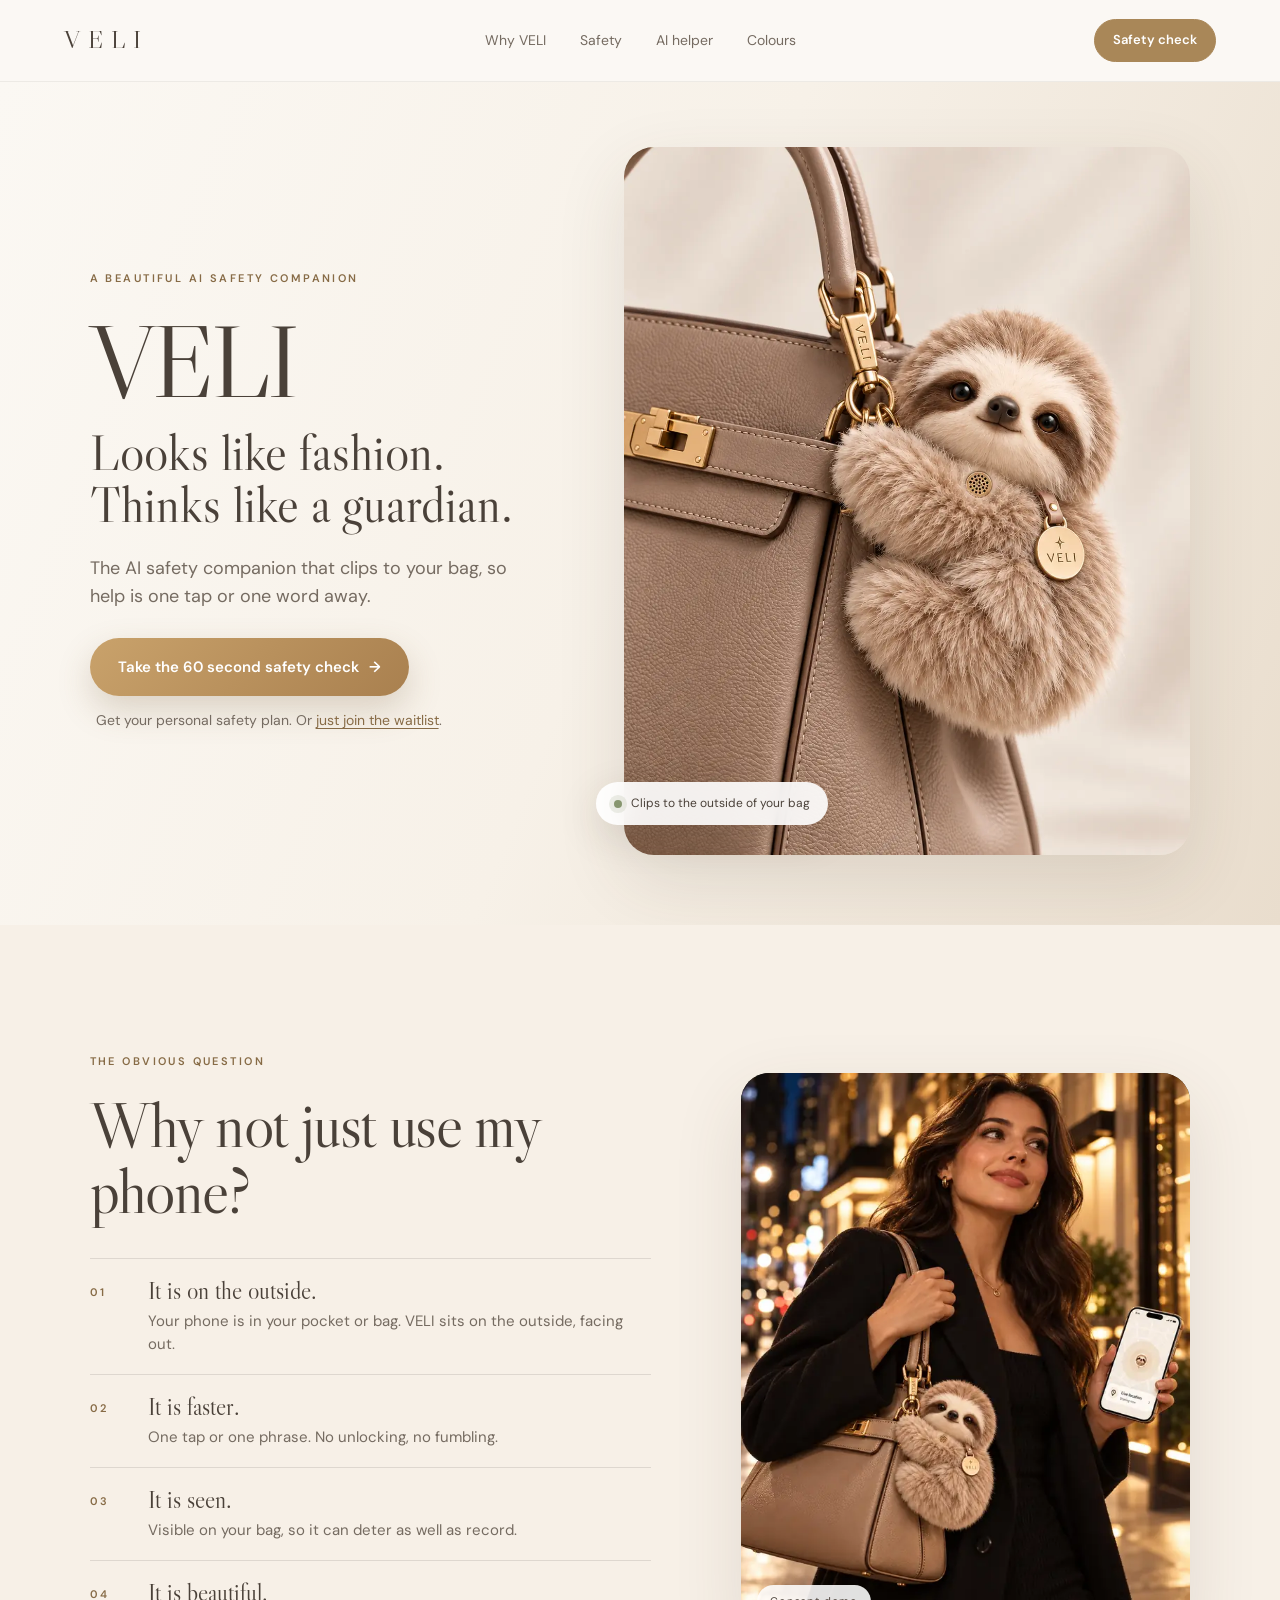
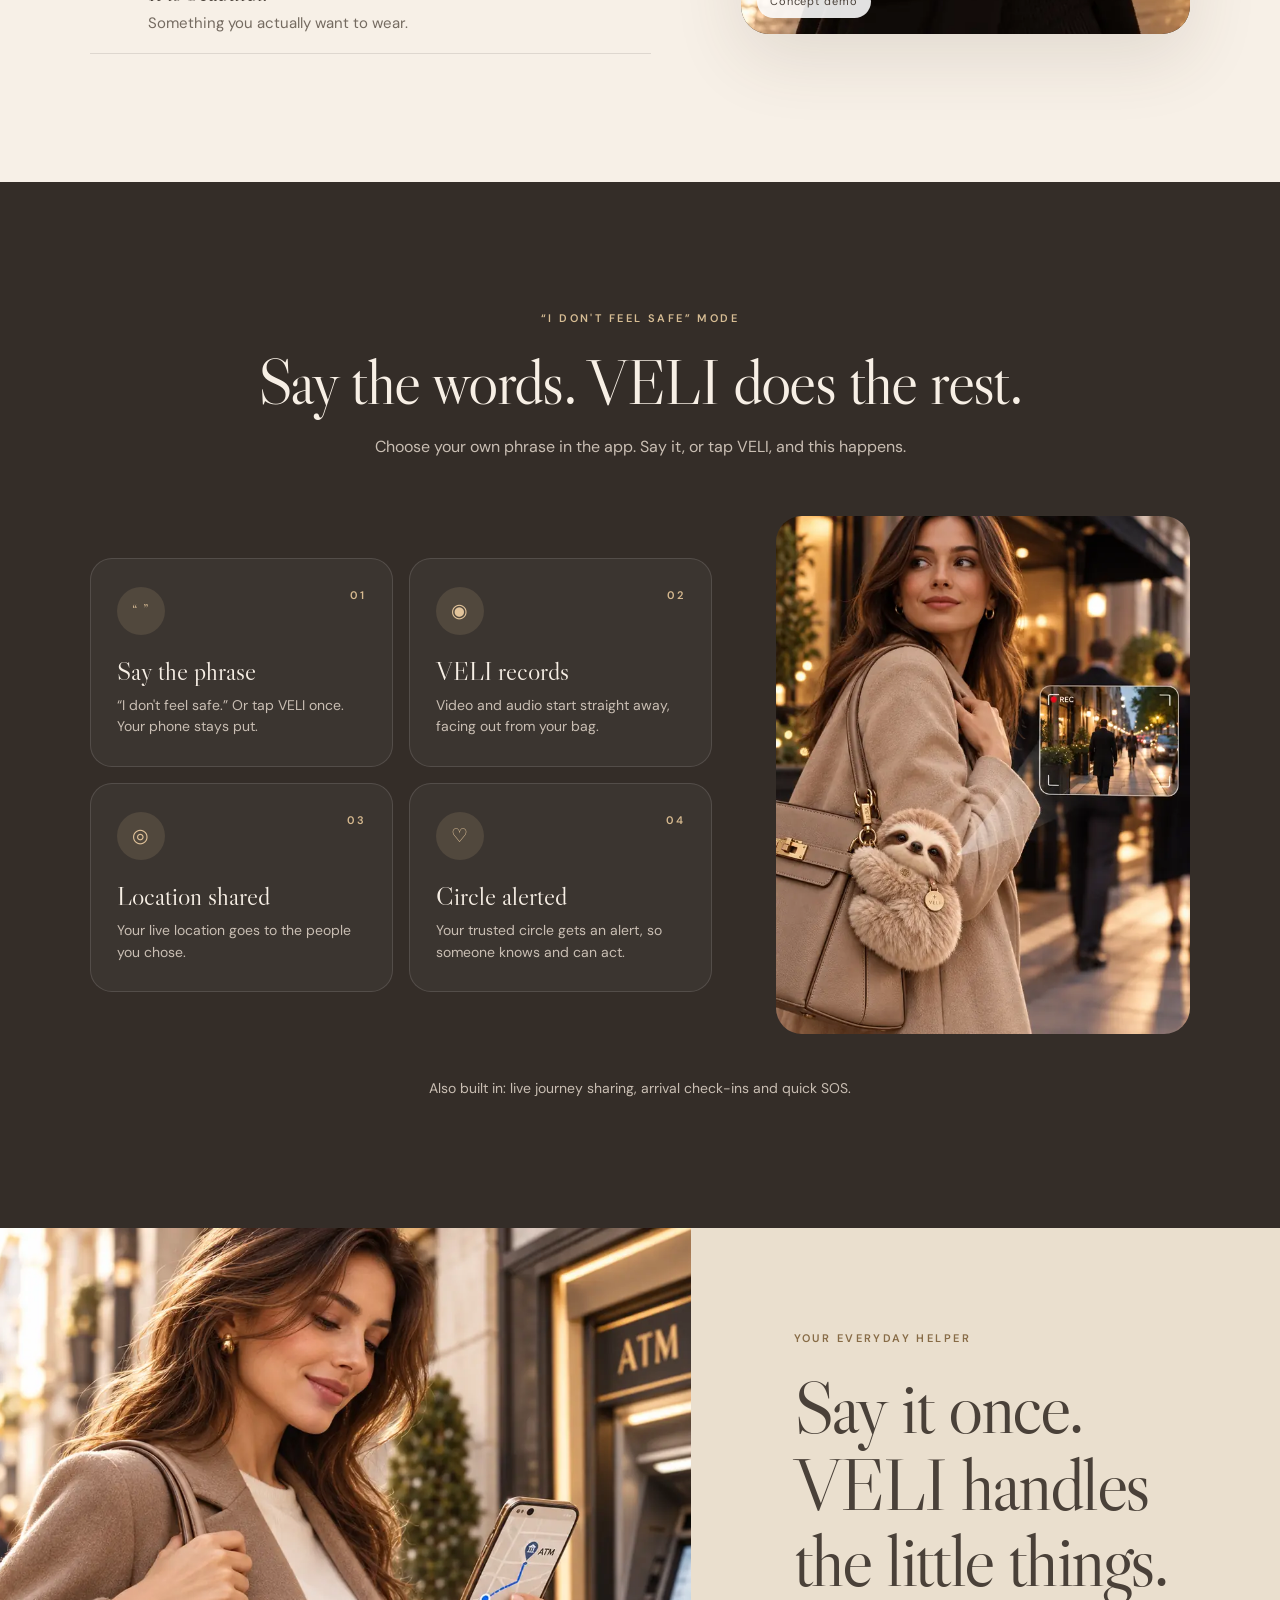
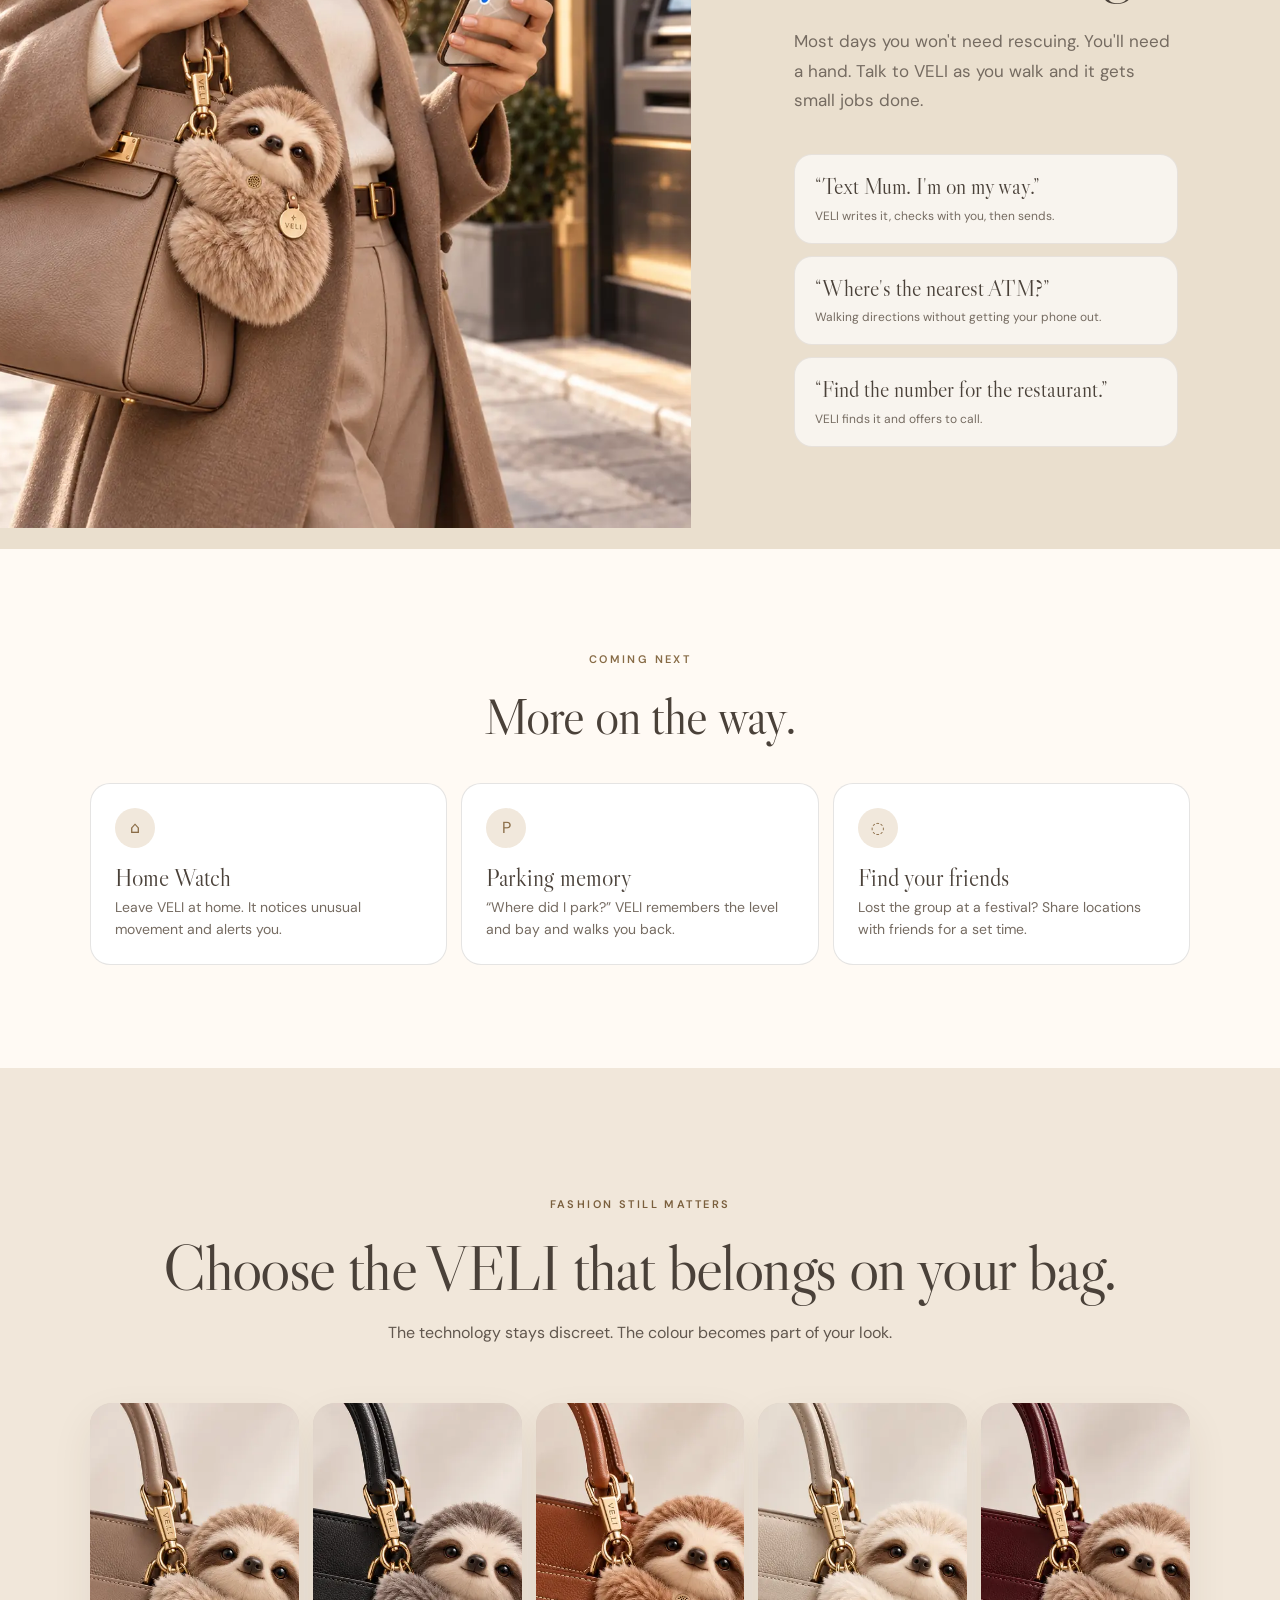
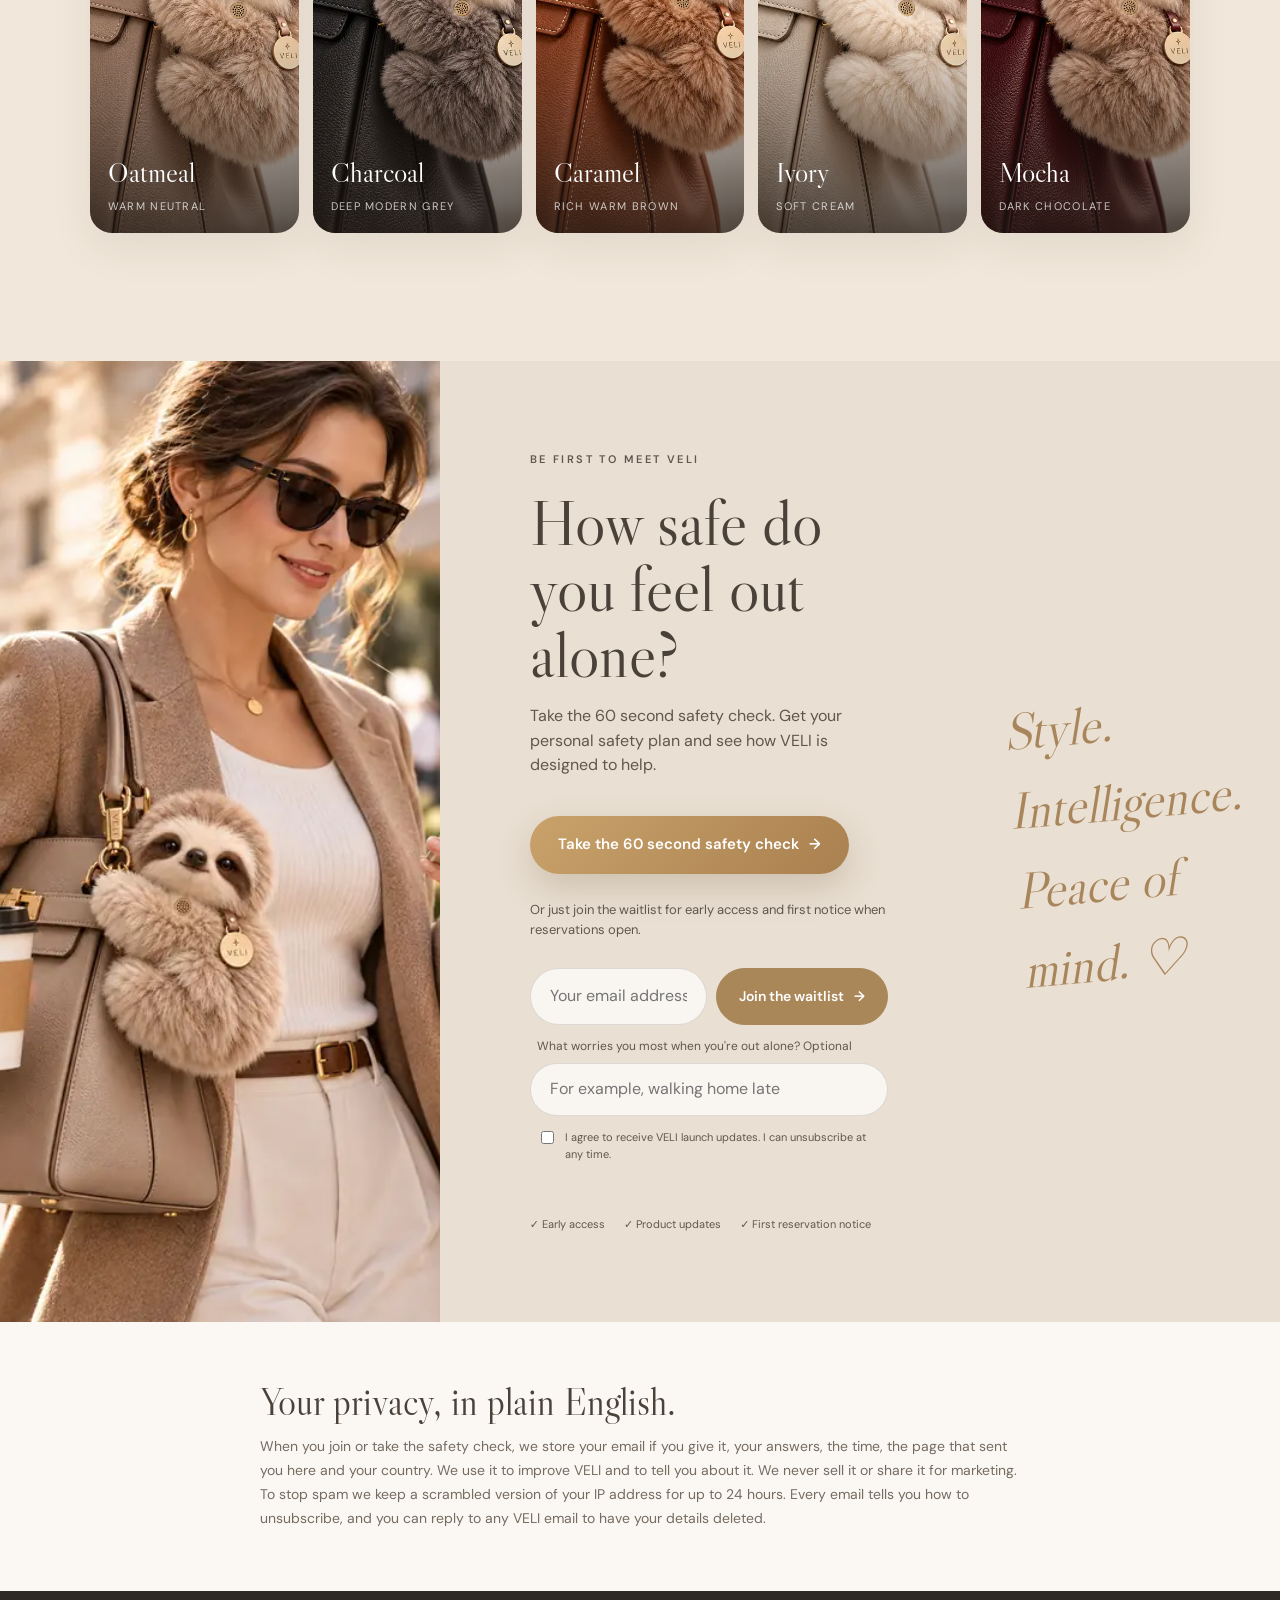
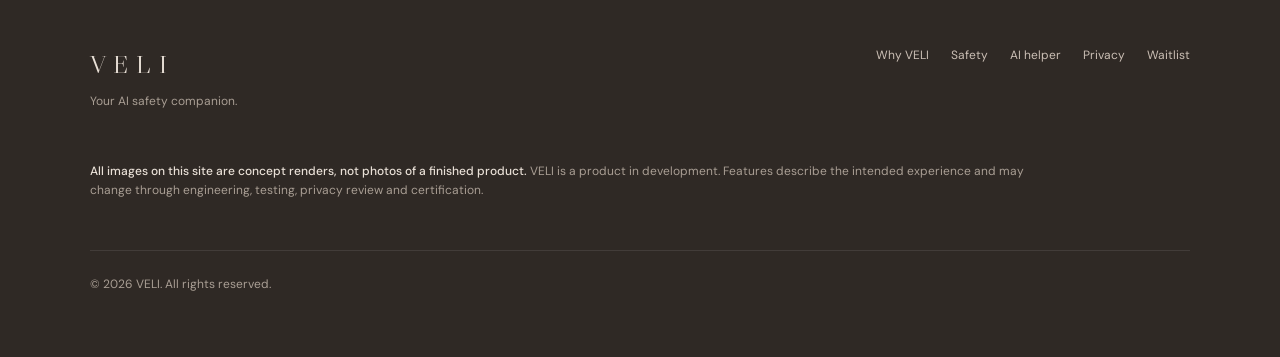
==== commit 62ed4667: "Add the 60 Second Safety Check quiz at /check - Landing, 10 one-per-screen questions with progress, " ====
--- a/index.html
+++ b/index.html
@@ -4,23 +4,24 @@
   <meta charset="utf-8" />
   <meta name="viewport" content="width=device-width, initial-scale=1" />
   <meta name="theme-color" content="#f7f2ea" />
+  <link rel="icon" href="/favicon.svg" type="image/svg+xml" />
   <title>VELI. Looks like fashion. Thinks like a guardian.</title>
   <meta name="description" content="VELI is the AI safety companion that clips to your bag. One tap or one word and it records, shares your live location and alerts the people you trust. Join the waitlist." />
-  <link rel="canonical" href="https://meetveli.dannythehat2.workers.dev/" />
+  <link rel="canonical" href="__SITE_URL__/" />
 
   <meta property="og:type" content="website" />
   <meta property="og:site_name" content="VELI" />
-  <meta property="og:url" content="https://meetveli.dannythehat2.workers.dev/" />
+  <meta property="og:url" content="__SITE_URL__/" />
   <meta property="og:title" content="VELI. Looks like fashion. Thinks like a guardian." />
   <meta property="og:description" content="The AI safety companion that clips to your bag, so help is one tap or one word away. Join the waitlist." />
-  <meta property="og:image" content="https://meetveli.dannythehat2.workers.dev/assets/web/og.jpg" />
+  <meta property="og:image" content="__SITE_URL__/assets/web/og.jpg" />
   <meta property="og:image:width" content="1200" />
   <meta property="og:image:height" content="630" />
   <meta property="og:image:alt" content="VELI, a soft sloth companion, clipped to the side of a handbag. Concept render." />
   <meta name="twitter:card" content="summary_large_image" />
   <meta name="twitter:title" content="VELI. Looks like fashion. Thinks like a guardian." />
   <meta name="twitter:description" content="The AI safety companion that clips to your bag, so help is one tap or one word away." />
-  <meta name="twitter:image" content="https://meetveli.dannythehat2.workers.dev/assets/web/og.jpg" />
+  <meta name="twitter:image" content="__SITE_URL__/assets/web/og.jpg" />
   <meta name="twitter:image:alt" content="VELI, a soft sloth companion, clipped to the side of a handbag. Concept render." />
 
   <link rel="preload" as="image" href="./assets/web/hero-1100.webp" imagesrcset="./assets/web/hero-640.webp 640w, ./assets/web/hero-1100.webp 1100w" imagesizes="(max-width: 1000px) 100vw, 55vw" fetchpriority="high" />
@@ -32,8 +33,7 @@
   <link rel="stylesheet" href="./enhancements.css" />
   <link rel="stylesheet" href="./sections.css" />
 
-  <!-- Cloudflare Web Analytics. Paste the site token from Cloudflare dashboard > Analytics & Logs > Web Analytics. Leave empty to turn analytics off. -->
-  <script>window.VELI_CF_ANALYTICS_TOKEN = '';</script>
+  <script src="/config.js"></script>
 </head>
 <body>
   <header class="site-header" id="top">
@@ -44,7 +44,7 @@
       <a href="#helper">AI helper</a>
       <a href="#colours">Colours</a>
     </nav>
-    <a class="button button-small" href="#waitlist">Join the waitlist</a>
+    <a class="button button-small" href="/check">Safety check</a>
   </header>
 
   <main>
@@ -55,24 +55,10 @@
         <p class="hero-subtitle">Looks like fashion.<br>Thinks like a guardian.</p>
         <p class="hero-body">The AI safety companion that clips to your bag, so help is one tap or one word away.</p>
 
-        <form class="waitlist-form hero-form" data-location="hero" novalidate>
-          <div class="form-row">
-            <label class="sr-only" for="heroEmail">Email address</label>
-            <input id="heroEmail" name="email" type="email" autocomplete="email" inputmode="email" placeholder="Your email address" required />
-            <button class="button" type="submit">Join the waitlist <span aria-hidden="true">→</span></button>
-          </div>
-          <div class="optional-question" hidden>
-            <label for="heroAnswer">What worries you most when you're out alone? <span>Optional</span></label>
-            <input id="heroAnswer" name="answer" type="text" maxlength="500" autocomplete="off" placeholder="For example, walking home late" />
-          </div>
-          <div class="form-meta">
-            <label><input type="checkbox" name="consent" required /> I agree to receive VELI launch updates. I can unsubscribe at any time.</label>
-          </div>
-          <div class="hp-field" aria-hidden="true">
-            <label>Leave this empty <input type="text" name="website" tabindex="-1" autocomplete="off" /></label>
-          </div>
-          <p class="form-status" role="status" aria-live="polite"></p>
-        </form>
+        <div class="hero-cta">
+          <a class="button check-cta" href="/check">Take the 60 second safety check <span aria-hidden="true">→</span></a>
+          <p class="hero-cta-note">Get your personal safety plan. Or <a href="#waitlist">just join the waitlist</a>.</p>
+        </div>
         <p class="signup-count" hidden></p>
       </div>
       <div class="hero-media">
@@ -162,8 +148,10 @@
       <div class="waitlist-image"><img src="./assets/web/waitlist-640.webp" srcset="./assets/web/waitlist-640.webp 640w, ./assets/web/waitlist-1100.webp 1100w" sizes="(max-width: 650px) 100vw, 40vw" width="1100" height="1375" loading="lazy" decoding="async" alt="A woman with coffee and VELI on her bag. Concept render." /></div>
       <div class="waitlist-copy">
         <p class="eyebrow">BE FIRST TO MEET VELI</p>
-        <h2>Join the VELI waitlist.</h2>
-        <p>Early access, product updates and first notice when reservations open.</p>
+        <h2>How safe do you feel out alone?</h2>
+        <p>Take the 60 second safety check. Get your personal safety plan and see how VELI is designed to help.</p>
+        <a class="button check-cta" href="/check">Take the 60 second safety check <span aria-hidden="true">→</span></a>
+        <p class="or-join">Or just join the waitlist for early access and first notice when reservations open.</p>
         <p class="signup-count" hidden></p>
         <form class="waitlist-form" data-location="footer" novalidate>
           <div class="form-row">
@@ -190,7 +178,7 @@
 
     <section class="privacy-note section-pad" id="privacy" aria-labelledby="privacy-title">
       <h2 id="privacy-title">Your privacy, in plain English.</h2>
-      <p>When you join, we store your email, your answer if you give one, the time you signed up, the page that sent you here and your country. We use it only to tell you about VELI. We never sell it or share it for marketing. To stop spam we keep a scrambled version of your IP address for up to 24 hours. Every email we send has an unsubscribe link, and you can reply to any VELI email to have your details deleted.</p>
+      <p>When you join or take the safety check, we store your email if you give it, your answers, the time, the page that sent you here and your country. We use it to improve VELI and to tell you about it. We never sell it or share it for marketing. To stop spam we keep a scrambled version of your IP address for up to 24 hours. Every email tells you how to unsubscribe, and you can reply to any VELI email to have your details deleted.</p>
     </section>
   </main>
 
--- a/sections.css
+++ b/sections.css
@@ -4,8 +4,13 @@
 /* Hero form */
 .hero{min-height:auto}
 .hero-body{font-size:18px;max-width:540px;margin:0}
-.hero-form{max-width:560px;margin-top:6px}
-.hero-form .form-row{margin-top:24px}
+.hero-cta{margin-top:28px}
+.check-cta{min-height:58px;padding:16px 28px;font-size:15px;background:linear-gradient(135deg,#c9a26b,#a9804f);border:0;box-shadow:0 14px 34px rgba(113,86,52,.22)}
+.check-cta:hover{background:linear-gradient(135deg,#d2ad77,#9c7547)}
+.hero-cta-note{margin:14px 6px 0;font-size:14px;color:var(--muted)}
+.hero-cta-note a,.or-join a{color:var(--gold-dark);text-decoration:underline;text-underline-offset:3px}
+.waitlist-copy .check-cta{margin-top:22px}
+.or-join{margin:26px 0 0;font-size:13px;color:var(--muted)}
 .optional-question{margin:12px 0 0}
 .optional-question label{display:block;font-size:12px;color:var(--muted);margin:0 7px 7px}
 .optional-question label span{opacity:.7}
@@ -84,7 +89,9 @@
   .hero h1{font-size:56px}
   .hero-subtitle{font-size:30px;margin:6px 0 14px}
   .hero-body{font-size:16px;line-height:1.45}
-  .hero-form .form-row{margin-top:18px;gap:8px}
+  .check-cta{width:100%;font-size:14px;padding:16px 18px;gap:8px}
+  .site-header>.button:after{content:"Safety check"}
+  .hero-cta{margin-top:22px}
   .form-row input,.form-row .button{padding-top:13px;padding-bottom:13px}
   .form-meta{margin:10px 4px}
   .hero-badge{font-size:11px;padding:10px 14px}
@@ -106,3 +113,7 @@
   .waitlist-image{height:320px}
   .waitlist-copy h2{font-size:44px}
 }
+
+/* Slightly deeper muted text on the sand sections so small copy passes contrast checks */
+.waitlist,.colour-section{--muted:#61574e;--gold-dark:#7a5f3d}
+.optional-question label span{opacity:1}
